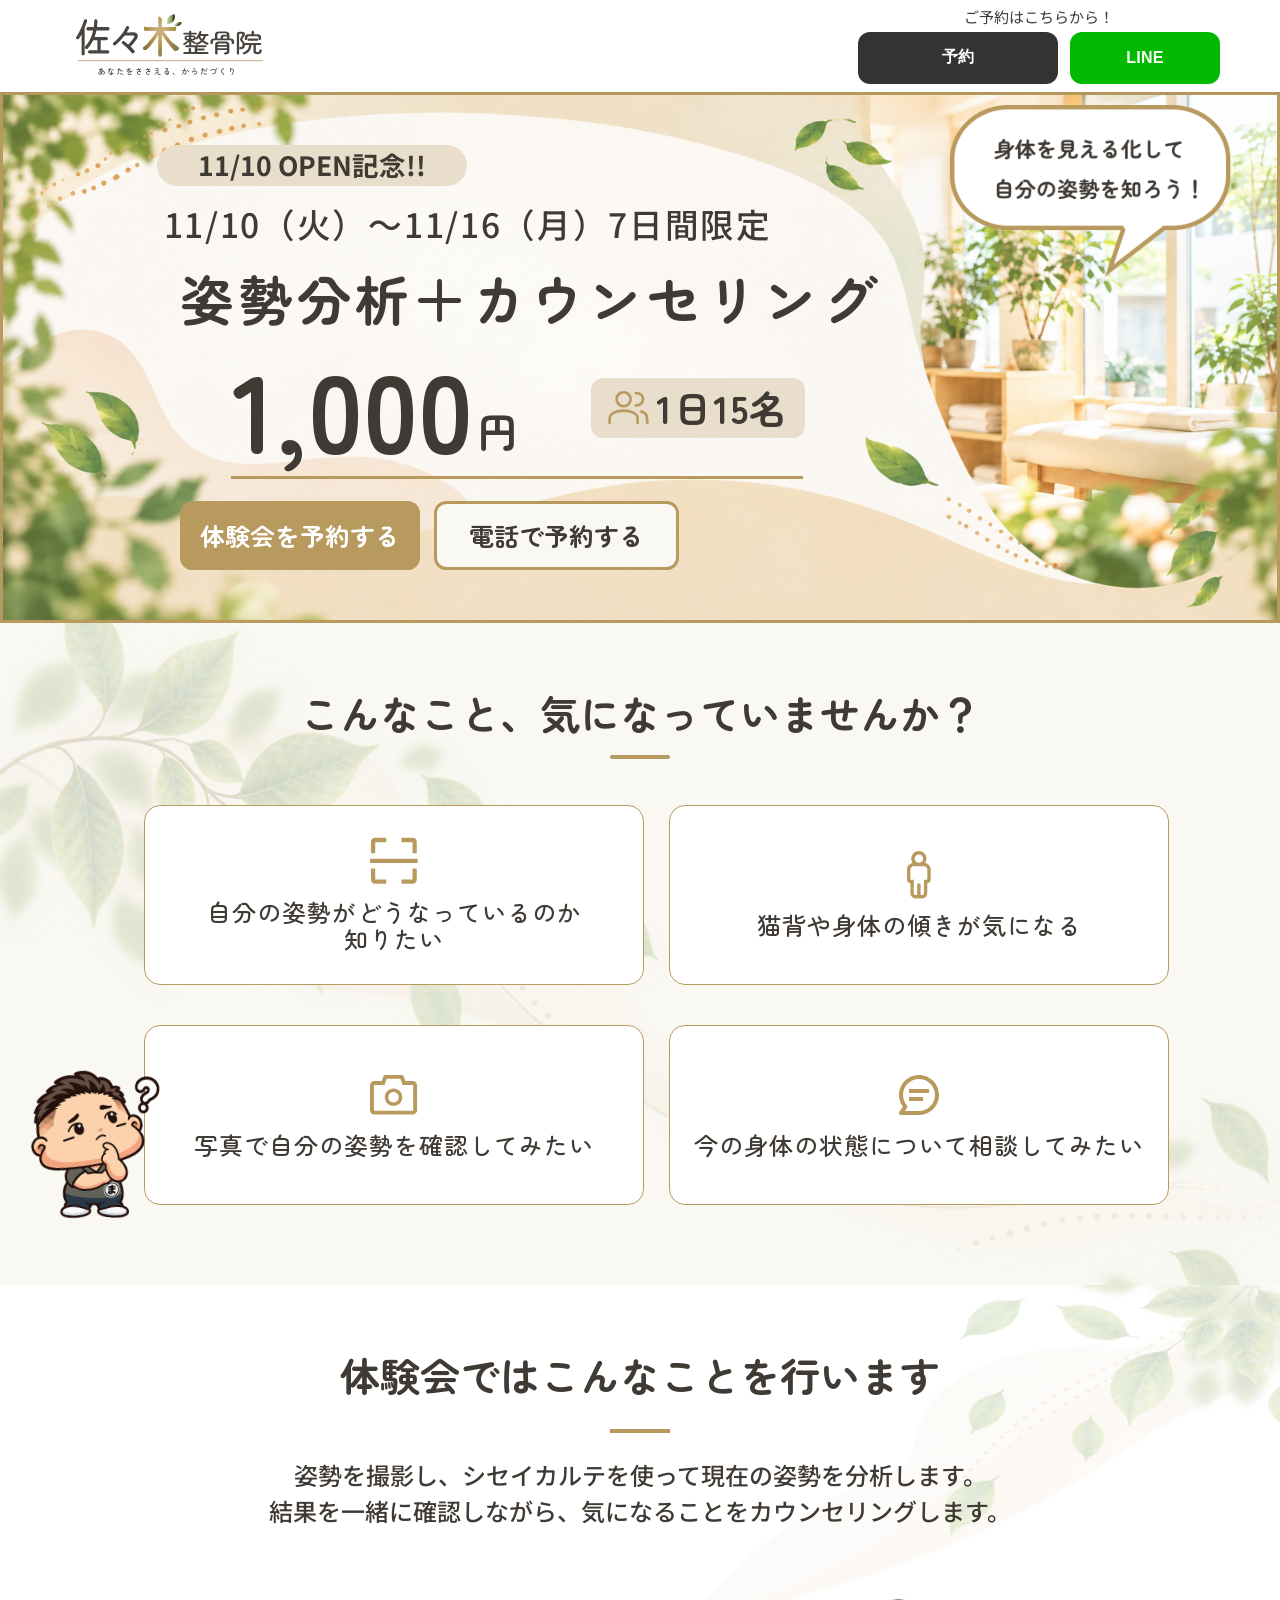
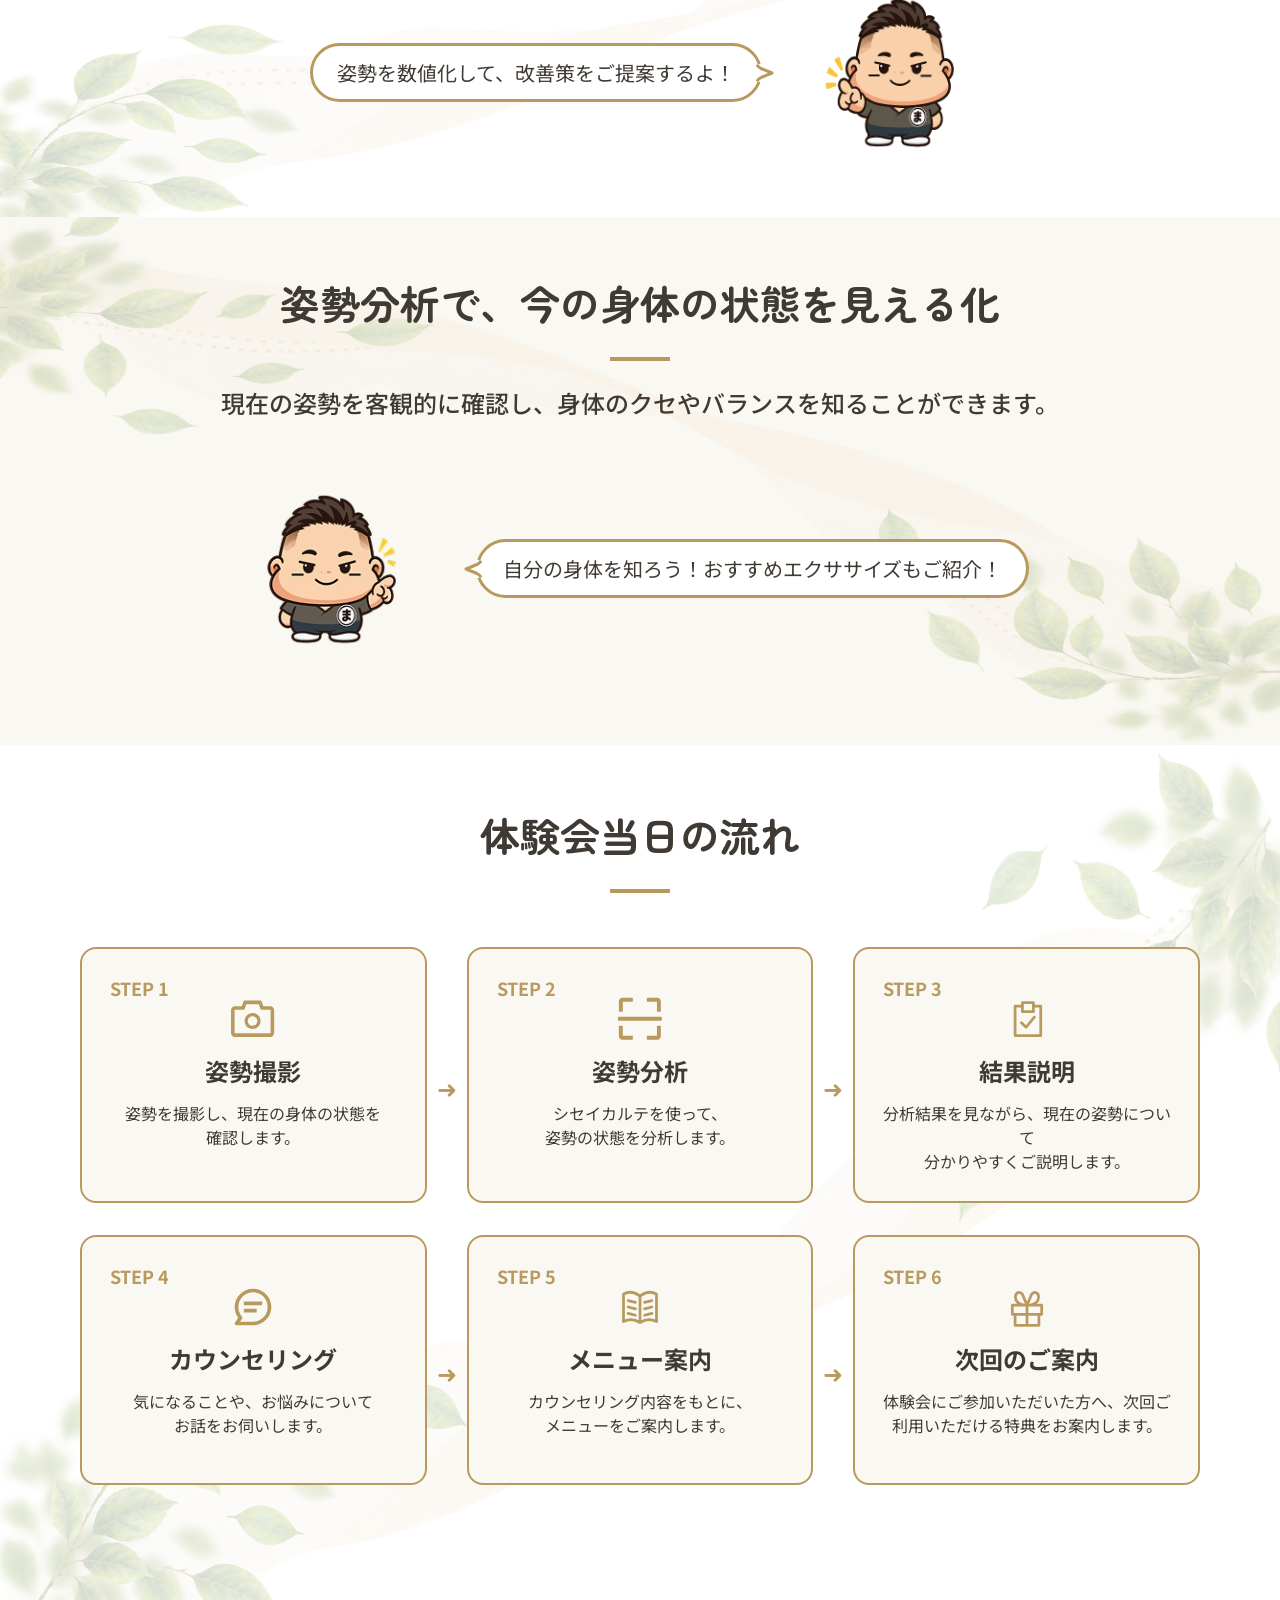
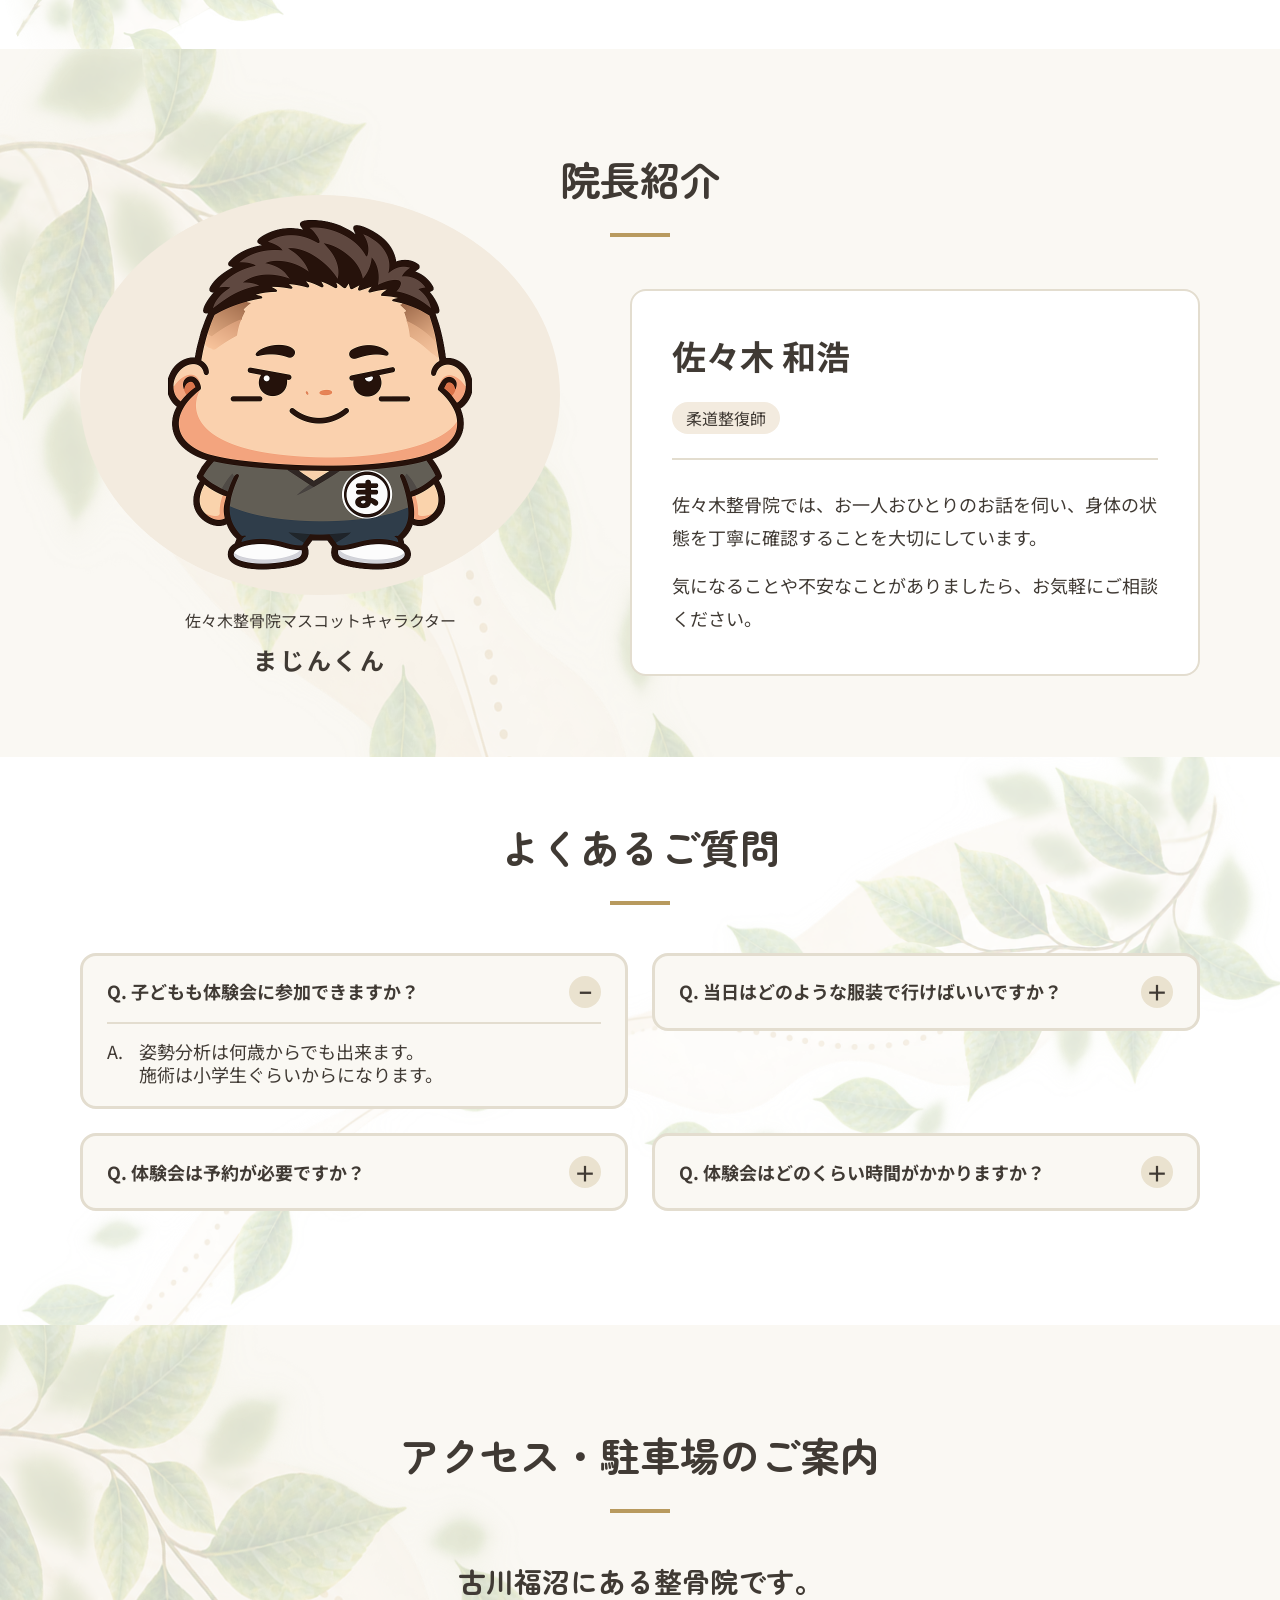
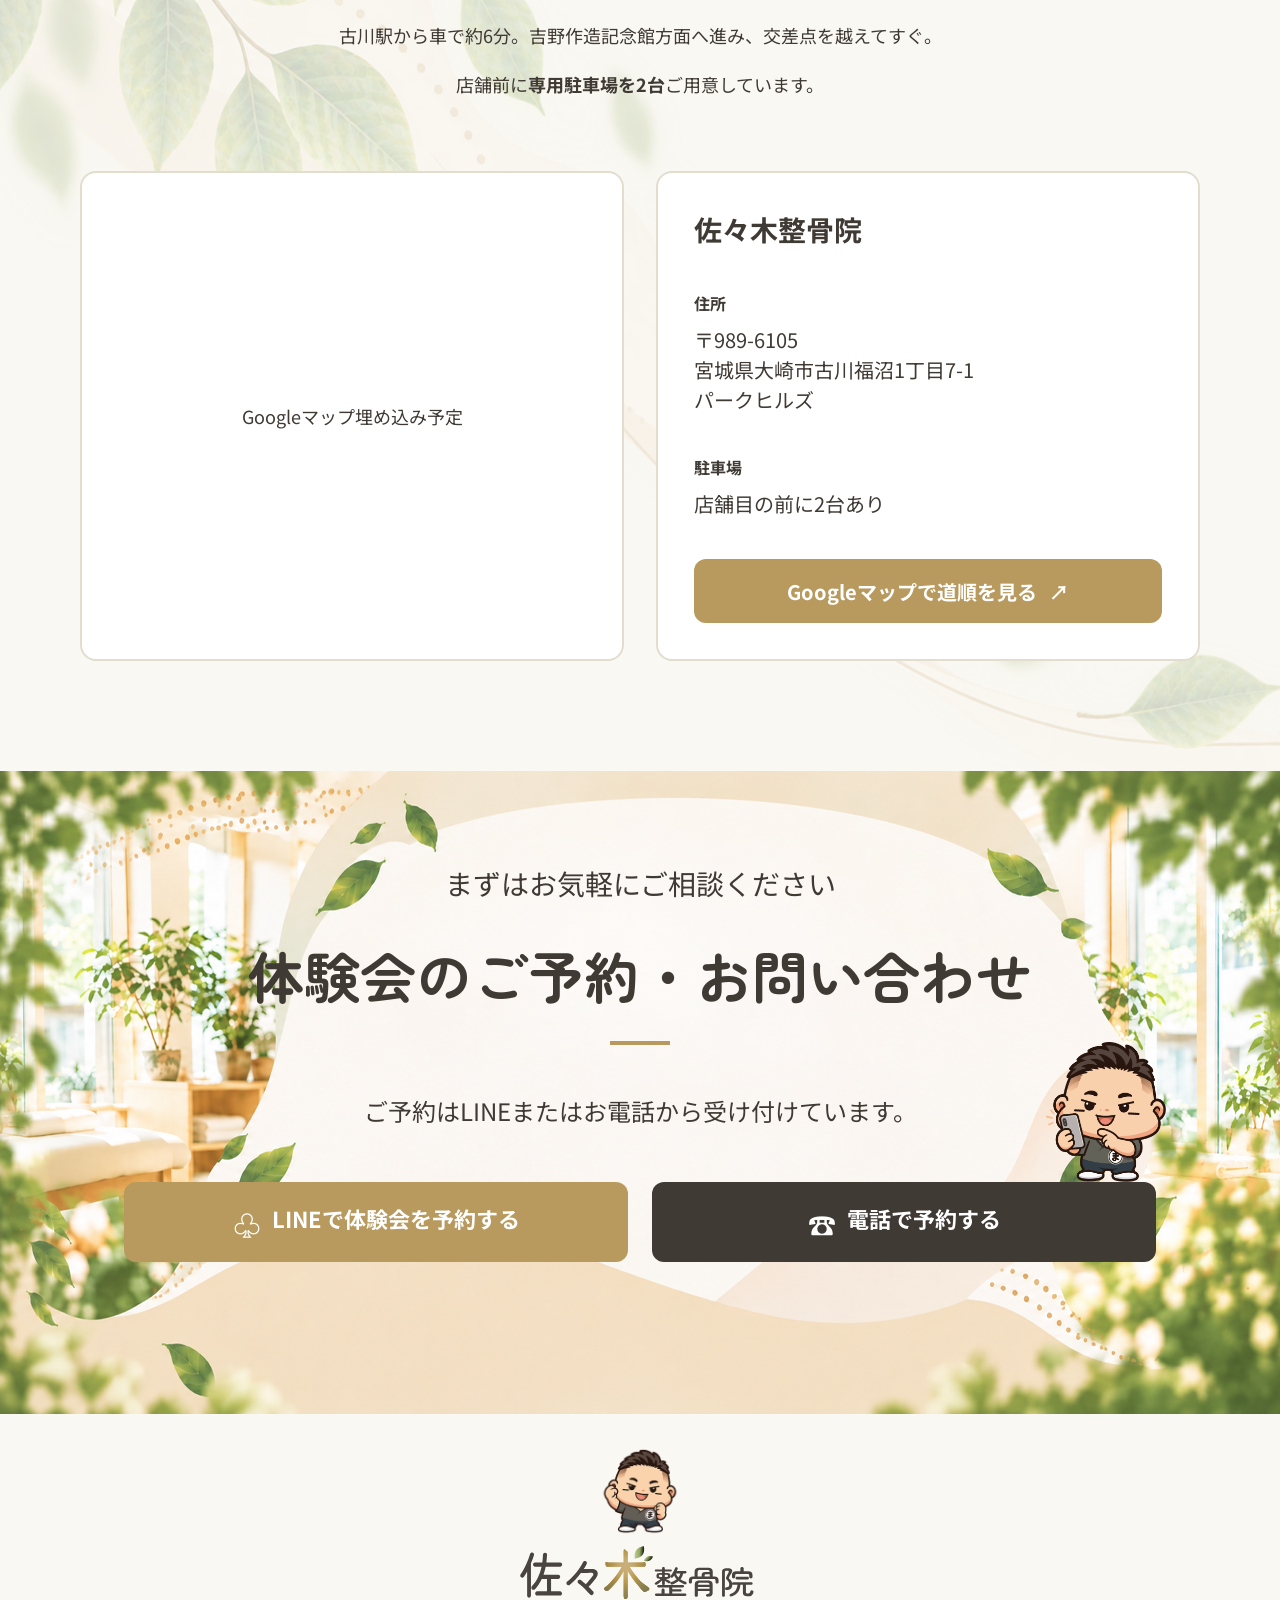
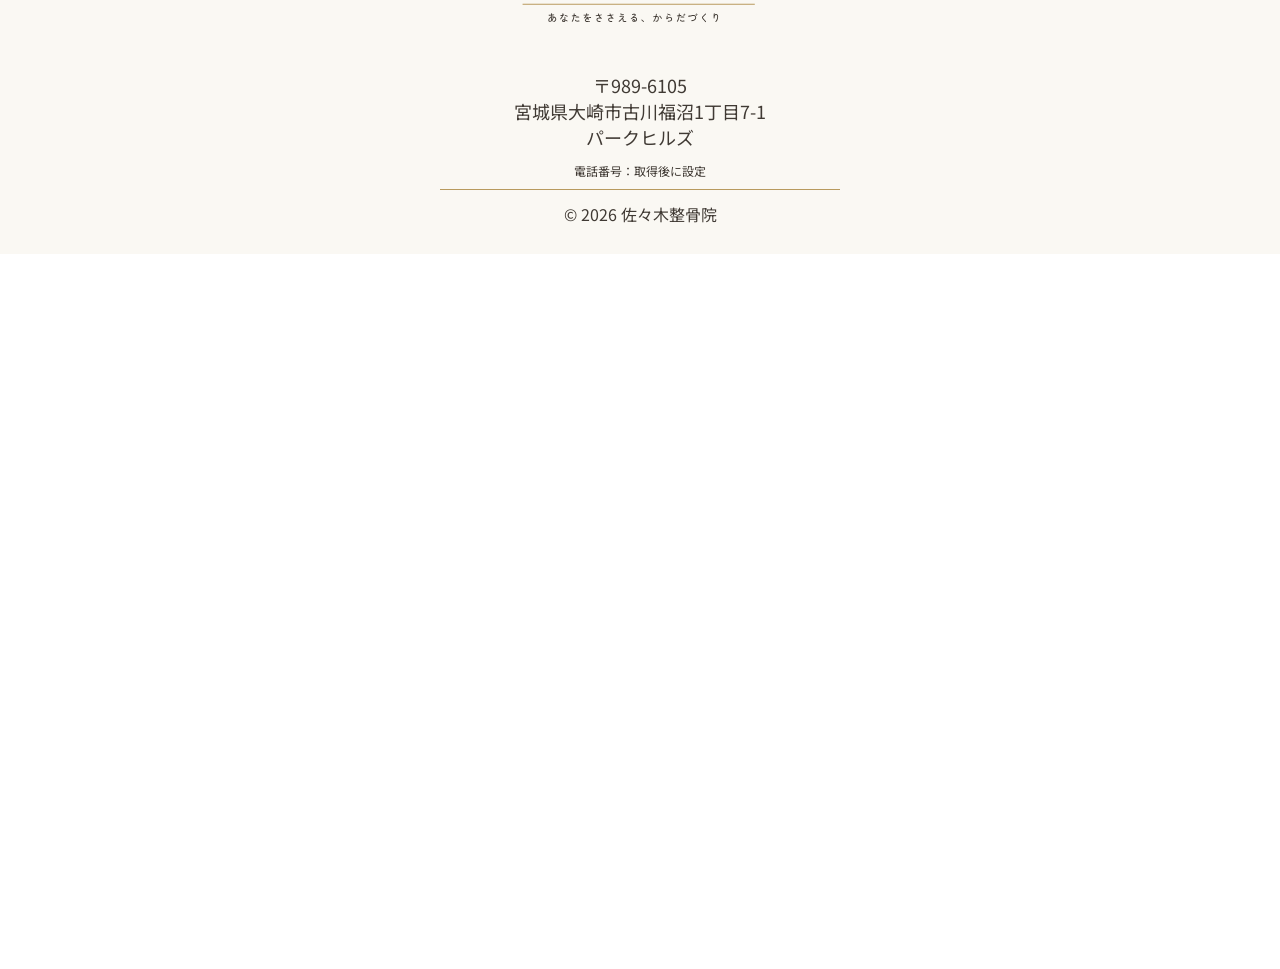
==== index.html @ 48b8de49 "Initial LP preview" ====
<!DOCTYPE html>
<html lang="ja">
<head>
    <meta charset="UTF-8">
    <meta name="viewport" content="width=device-width, initial-scale=1.0">
    <title>体験会のご案内 | 佐々木整骨院</title>
    <link rel="stylesheet" href="css/style.css">
</head>
<body>
  <header class="site-header">
    <div class="container header-inner">
      <a class="header-logo" href="/" aria-label="佐々木整骨院">
        <img src="images/header__logo.svg" alt="佐々木整骨院 ロゴ">
      </a>
      <nav class="header-actions" aria-label="主要メニュー">
        <div class="header-reserve">
          <div class="header-cta-note">ご予約はこちらから！</div>
          <div class="header-ctas">
            <a class="btn btn-reserve" href="#">予約</a>
            <a class="btn btn-line" href="#">LINE</a>
          </div>
        </div>
      </nav>
    </div>
  </header>

  <main>
    <section class="hero" role="region" aria-label="ヒーロー">
      <div class="hero-inner container">
        <div class="hero-content">
          <div class="hero-label">11/10 OPEN記念!!</div>
          <div class="hero-period">11/10（火）〜11/16（月）7日間限定</div>
          <h1 class="hero-title">姿勢分析＋カウンセリング</h1>

          <div class="hero-pricing">
            <div class="price-wrap">
              <div class="price-row"><span class="price-value">1,000</span><span class="price-unit">円</span></div>
            </div>
            <div class="capacity-wrap">
              <span class="capacity-icon" aria-hidden="true"></span>
              <span class="capacity-value">1日15名</span>
            </div>
          </div>

          <div class="hero-ctas">
            <a class="btn btn-primary" href="#">体験会を予約する</a>
            <a class="btn btn-secondary" href="#">電話で予約する</a>
          </div>
        </div>
        <div class="hero-visual" aria-hidden="true">
          <picture class="hero-mascot-picture"><source media="(min-width:1024px)" srcset="images/majinkun_hero.png"><img class="hero-majin" src="images/majin-hero.png" alt="まじんくん"></picture>
          <img class="hero-bubble hero-bubble--sp" src="images/hero-bubble-sp.png" alt="">
          <img class="hero-bubble hero-bubble--pc" src="images/hero-bubble-pc.png" alt="">
        </div>
      </div>
    </section>
    <section class="problem-section" aria-label="こんなこと、気になっていませんか？">
      <div class="problem-inner">
        <img class="problem-deco" src="images/problem_decoration.png" alt="装飾" aria-hidden="true">

        <h2 class="problem-title">こんなこと、<br class="problem-break-sp">気になっていませんか？</h2>
        <div class="problem-title-underline" aria-hidden="true"></div>

        <div class="problem-grid">
          <article class="problem-card">
            <img class="problem-icon" src="images/problem_icon_01.svg" alt="">
            <p>自分の姿勢が<br class="problem-break-sp">どうなっているのか<br class="problem-break-pc"><br class="problem-break-sp">知りたい</p>
          </article>
          <article class="problem-card">
            <img class="problem-icon" src="images/problem_icon_02.svg" alt="">
            <p>猫背や身体の傾きが<br class="problem-break-sp">気になる</p>
          </article>
          <article class="problem-card">
            <img class="problem-icon" src="images/problem_icon_03.svg" alt="">
            <p>写真で自分の姿勢を<br class="problem-break-sp">確認してみたい</p>
          </article>
          <article class="problem-card">
            <img class="problem-icon" src="images/problem_icon_04.svg" alt="">
            <p>今の身体の状態について<br class="problem-break-sp">相談してみたい</p>
          </article>
        </div>

        <img class="problem-majin" src="images/majinkun_problem.png" alt="まじんくん" aria-hidden="true">
      </div>
    </section>

    <!-- Experience and Benefits are shared with SP; later sections remain PC-only. -->
    <div class="lp-pc-rest">
      <section class="lp-experience lp-section" aria-labelledby="experience-title">
        <div class="lp-inner">
          <h2 class="lp-heading" id="experience-title">体験会では<br class="lp-experience-break-sp">こんなことを行います</h2>
          <p class="lp-intro">姿勢を撮影し、シセイカルテを使って<br class="lp-experience-break-sp">現在の姿勢を分析します。<br>結果を一緒に確認しながら、気になることを<br class="lp-experience-break-sp">カウンセリングします。</p>
          <div class="lp-tablets"><picture><source media="(max-width:1023px)" srcset="images/sp/experience__image--01.png"><img src="images/pc/experience__image--01.png" alt="シセイカルテによる正面からの姿勢分析の例"></picture><picture><source media="(max-width:1023px)" srcset="images/sp/experience__image--02.png"><img src="images/pc/experience__image--02.png" alt="シセイカルテによる横からの姿勢分析の例"></picture></div>
          <div class="lp-message"><p>姿勢を数値化して、<br class="lp-experience-break-sp">改善策をご提案するよ！</p><picture><source media="(max-width:1023px)" srcset="images/majinkun_experience.png"><img src="images/majinkun_experience.png" alt="まじんくん"></picture></div>
        </div>
      </section>
      <section class="lp-benefits lp-section" aria-labelledby="benefits-title">
        <div class="lp-inner">
          <h2 class="lp-heading" id="benefits-title">姿勢分析で、<br class="lp-benefits-break-sp">今の身体の状態を見える化</h2>
          <p class="lp-intro">現在の姿勢を客観的に確認し、身体のクセやバランスを知ることができます。</p>
          <div class="lp-tablets"><picture><source media="(max-width:1023px)" srcset="images/sp/benefits__image-frame--01.png"><img src="images/pc/benefits__image-frame--01.png" alt="姿勢分析からわかる身体の状態の例"></picture><picture><source media="(max-width:1023px)" srcset="images/sp/benefits__image--02.png"><img src="images/pc/benefits__image--02.png" alt="おすすめエクササイズの紹介画面"></picture></div>
          <div class="lp-message lp-message-reverse"><p>自分の身体を知ろう！<br class="lp-benefits-break-sp">おすすめエクササイズも<span class="lp-benefits-phrase">ご紹介！</span></p><picture><source media="(max-width:1023px)" srcset="images/majinkun_benefits.png"><img src="images/majinkun_benefits.png" alt="まじんくん"></picture></div>
        </div>
      </section>
      <section class="lp-flow lp-section" aria-labelledby="flow-title">
        <div class="lp-inner"><h2 class="lp-heading" id="flow-title">体験会当日の流れ</h2>
          <ol class="lp-steps">
            <li><span class="lp-step-number">STEP 1</span><img src="images/problem_icon_03.svg" alt=""><h3>姿勢撮影</h3><p>姿勢を撮影し、現在の身体の状態を<br>確認します。</p></li>
            <li><span class="lp-step-number">STEP 2</span><img src="images/problem_icon_01.svg" alt=""><h3>姿勢分析</h3><p>シセイカルテを使って、<br>姿勢の状態を分析します。</p></li>
            <li><span class="lp-step-number">STEP 3</span><svg viewBox="0 0 48 48" aria-hidden="true"><path d="M18 10h-7v32h28V10h-7M19 6h12v10H19zM18 28l5 5 9-11"/></svg><h3>結果説明</h3><p>分析結果を見ながら、現在の姿勢について<br>分かりやすくご説明します。</p></li>
            <li><span class="lp-step-number">STEP 4</span><img class="lp-flow-icon-pc" src="images/problem_icon_04.svg" alt=""><svg class="lp-flow-icon-sp" viewBox="0 0 48 48" aria-hidden="true"><path d="M29 14V9a4 4 0 0 0-4-4H8a4 4 0 0 0-4 4v28l9-9h5M25 21h15a4 4 0 0 1 4 4v19l-9-7H25a4 4 0 0 1-4-4v-8a4 4 0 0 1 4-4z"/></svg><h3>カウンセリング</h3><p>気になることや、お悩みについて<br>お話をお伺いします。</p></li>
            <li><span class="lp-step-number">STEP 5</span><svg viewBox="0 0 48 48" aria-hidden="true"><path d="M24 12Q14 5 6 10v30q9-5 18 1 9-6 18-1V10q-8-5-18 2v29M11 17l8 2m-8 5 8 2m-8 5 8 2m10-14 8-2m-8 9 8-2m-8 9 8-2"/></svg><h3>メニュー案内</h3><p>カウンセリング内容をもとに、<br>メニューをご案内します。</p></li>
            <li><span class="lp-step-number">STEP 6</span><svg viewBox="0 0 48 48" aria-hidden="true"><path d="M8 22h32v10H8zM11 32v12h26V32M24 22v22M24 22c-19 0-13-20-5-12l5 12c19 0 13-20 5-12z"/></svg><h3>次回のご案内</h3><p>体験会にご参加いただいた方へ、次回ご利用いただける特典をお案内します。</p></li>
          </ol>
        </div>
      </section>
      <section class="lp-director lp-section" aria-labelledby="director-title">
        <div class="lp-inner"><h2 class="lp-heading" id="director-title">院長紹介</h2>
          <div class="lp-director-grid"><figure><div class="lp-mascot-circle"><picture><source media="(max-width:1023px)" srcset="images/majinkun_director.png"><img src="images/majinkun_director.png" alt="佐々木整骨院のまじんくん"></picture></div><figcaption>佐々木整骨院マスコットキャラクター<br><strong>まじんくん</strong></figcaption></figure>
            <div class="lp-director-card"><h3>佐々木 和浩</h3><span class="lp-qualification">柔道整復師</span><div class="lp-director-copy"><p>佐々木整骨院では、お一人おひとりのお話を伺い、身体の状態を丁寧に確認することを大切にしています。</p><p>気になることや不安なことがありましたら、お気軽にご相談ください。</p></div></div>
          </div>
        </div>
      </section>
      <section class="lp-faq lp-section" aria-labelledby="faq-title">
        <div class="lp-inner"><h2 class="lp-heading" id="faq-title">よくあるご質問</h2>
          <div class="lp-faq-grid">
            <article class="lp-faq-item lp-faq-open"><h3><button class="lp-faq-toggle" type="button" id="faq-question-1" aria-expanded="true" aria-controls="faq-answer-1">Q. 子どもも体験会に参加できますか？<span aria-hidden="true">−</span></button></h3><p id="faq-answer-1" aria-labelledby="faq-question-1"><span>A.</span>姿勢分析は何歳からでも出来ます。<br>施術は小学生ぐらいからになります。</p></article>
            <article class="lp-faq-item"><h3><button class="lp-faq-toggle" type="button" id="faq-question-2" aria-expanded="false" aria-controls="faq-answer-2">Q. 当日はどのような服装で行けばいいですか？<span aria-hidden="true">＋</span></button></h3><p id="faq-answer-2" aria-labelledby="faq-question-2" hidden><span>A.</span>動きやすい服装でお越しください。お着替えもご用意しています。</p></article>
            <article class="lp-faq-item"><h3><button class="lp-faq-toggle" type="button" id="faq-question-3" aria-expanded="false" aria-controls="faq-answer-3">Q. 体験会は予約が必要ですか？<span aria-hidden="true">＋</span></button></h3><p id="faq-answer-3" aria-labelledby="faq-question-3" hidden><span>A.</span>体験会は予約制です。電話またはLINEからご予約ください。</p></article>
            <article class="lp-faq-item"><h3><button class="lp-faq-toggle" type="button" id="faq-question-4" aria-expanded="false" aria-controls="faq-answer-4">Q. 体験会はどのくらい時間がかかりますか？<span aria-hidden="true">＋</span></button></h3><p id="faq-answer-4" aria-labelledby="faq-question-4" hidden><span>A.</span>約20分を予定しています。</p></article>
          </div>
        </div>
      </section>
      <section class="lp-access lp-section" aria-labelledby="access-title">
        <div class="lp-inner"><h2 class="lp-heading" id="access-title">アクセス・駐車場のご案内</h2>
          <div class="lp-access-intro"><h3>古川福沼にある整骨院です。</h3><p>古川駅から車で約6分。吉野作造記念館方面へ進み、交差点を越えてすぐ。</p><p>店舗前に<strong>専用駐車場を2台</strong>ご用意しています。</p></div>
          <div class="lp-access-grid"><div class="lp-map-placeholder">Googleマップ埋め込み予定</div><div class="lp-access-card"><h3>佐々木整骨院</h3><dl><dt>住所</dt><dd>〒989-6105<br>宮城県大崎市古川福沼1丁目7-1<br>パークヒルズ</dd><dt>駐車場</dt><dd><span class="lp-access-parking-pc">店舗目の前に2台あり</span><span class="lp-access-parking-sp">店舗前の専用駐車場2台あり</span></dd></dl><a class="lp-map-link" href="https://www.google.com/maps/dir/?api=1&amp;destination=%E3%80%92989-6105%20%E5%AE%AE%E5%9F%8E%E7%9C%8C%E5%A4%A7%E5%B4%8E%E5%B8%82%E5%8F%A4%E5%B7%9D%E7%A6%8F%E6%B2%BC1%E4%B8%81%E7%9B%AE7-1%20%E3%83%91%E3%83%BC%E3%82%AF%E3%83%92%E3%83%AB%E3%82%BA" target="_blank" rel="noopener noreferrer">Googleマップで道順を見る <span aria-hidden="true">↗</span></a></div></div>
        </div>
      </section>
      <section class="lp-contact" aria-labelledby="contact-title"><div class="lp-inner"><p class="lp-contact-lead">まずはお気軽にご相談ください</p><h2 class="lp-heading" id="contact-title">体験会のご予約・<br class="lp-contact-break-sp">お問い合わせ</h2><p class="lp-contact-note">ご予約はLINEまたはお電話から<br class="lp-contact-break-sp">受け付けています。</p><div class="lp-contact-actions"><!-- Enable after the official LINE URL and telephone number are supplied. --><button type="button" disabled><span aria-hidden="true"><span class="lp-contact-icon-pc">♧</span><svg class="lp-contact-icon-sp" viewBox="0 0 32 32"><path d="M27 15a12 12 0 0 1-16 12l-7 2 2-7A12 12 0 1 1 27 15z"/></svg></span> LINEで体験会を予約する</button><button type="button" disabled><span aria-hidden="true"><span class="lp-contact-icon-pc">☎</span><svg class="lp-contact-icon-sp" viewBox="0 0 32 32"><path d="m7 3 5 7-4 4c3 5 5 7 10 10l4-4 7 5-2 5C14 30 2 18 2 6z"/></svg></span> 電話で予約する</button><picture><source media="(max-width:1023px)" srcset="images/majinkun_cta.png"><img src="images/majinkun_cta.png" alt="" aria-hidden="true"></picture></div></div></section>
      <footer class="lp-footer"><picture><source media="(max-width:1023px)" srcset="images/majinkun_footer.png"><img class="lp-footer-mascot" src="images/majinkun_footer.png" alt="まじんくん"></picture><img class="lp-footer-logo" src="images/header__logo.svg" alt="佐々木整骨院 あなたをささえる、からだづくり"><p>〒989-6105<br>宮城県大崎市古川福沼1丁目7-1<br>パークヒルズ</p><small>電話番号：取得後に設定</small><div class="lp-copyright">© 2026 佐々木整骨院</div></footer>
    </div>
  </main>

  <script src="js/main.js" defer></script>
</body>
</html>
---- css/style.css ----
@import url('https://fonts.googleapis.com/css2?family=Noto+Sans+JP:wght@400;500;700&family=Zen+Maru+Gothic:wght@500;700&display=swap');
/* Basic reset */
*{box-sizing:border-box}
html,body{margin:0;padding:0;font-family:YuGothic, "Hiragino Kaku Gothic ProN", Meiryo, sans-serif;color:#111}
.container{width:100%;max-width:1440px;margin:0 auto;padding:0 16px}

/* Header */
.site-header{background:#fff;border-bottom:1px solid #eee;position:sticky;top:0;z-index:60}
.header-inner{display:flex;align-items:center;justify-content:space-between;height:72px}
.header-logo{display:inline-block}
.header-logo img{display:block;max-width:335px;width:auto;height:44px}
.header-reserve{display:flex;flex-direction:column;align-items:center}
.header-cta-note{font-family:"Noto Sans JP",sans-serif;font-size:12px;color:#403A34;margin-bottom:8px;text-align:center}
.header-ctas{display:flex;gap:10px;align-items:center}
.header-actions{display:flex;gap:10px}
.btn{display:inline-flex;align-items:center;justify-content:center;padding:0 18px;height:42px;border-radius:999px;text-decoration:none;color:#fff;font-weight:700;letter-spacing:0.02em;transition:opacity .2s ease}
.btn:hover{opacity:.92}
.btn-line{background:#00b900;color:#fff}
.btn-reserve{background:#333;color:#fff}

@media (min-width:1024px){
    .site-header{height:92px;border-bottom:none;box-shadow:0 2px 0 rgba(64,58,52,0.05)}
	.header-inner{height:92px;padding:0 60px;max-width:1440px}
	.header-logo{display:inline-block}
	.header-logo img{height:80px;max-width:335px}
	.header-reserve{align-items:center}
	.header-cta-note{font-size:15px;margin-bottom:8px;line-height:1;text-align:center}
	.header-ctas{gap:12px}
	.header-actions{gap:14px}
	.btn{height:52px;padding:0 24px;font-size:18px;border-radius:12px}
	.header-ctas .btn{height:52px;padding:0 22px;border-radius:12px;font-size:16px}
	/* Figma-alike button sizing */
	.btn-reserve{width:200px;height:56px;background:#333;color:#fff;border-radius:14px;font-size:18px;display:inline-flex;align-items:center;justify-content:center}
	.btn-line{width:150px;height:56px;background:#00b900;color:#fff;border-radius:14px;display:inline-flex;align-items:center;justify-content:center}
}

/* Hero */
.hero{background-image:url('../images/hero-bg-sp.png');background-size:cover;background-position:center;padding:28px 0}
.hero{position:relative}
.hero-inner{display:flex;flex-direction:column;align-items:flex-start;gap:16px;position:relative}
.hero-content{max-width:560px;z-index:3}
.hero-label{display:inline-block;background:#fff6d6;color:#e29a00;font-family:"Noto Sans JP",sans-serif;font-size:14px;font-weight:700;line-height:1;letter-spacing:0;padding:10px 16px;border-radius:999px;margin-bottom:10px}
.hero-period{font-family:"Noto Sans JP",sans-serif;font-size:18px;font-weight:500;line-height:1;letter-spacing:0.05em;color:#403A34;margin-bottom:14px}
.hero-title{font-family:"Zen Maru Gothic","Noto Sans JP",sans-serif;font-size:24px;font-weight:700;line-height:1.2;letter-spacing:0.08em;color:#403A34;margin:0 0 12px}
.hero-pricing{display:flex;align-items:flex-end;gap:18px;margin:0 0 18px}
.price-wrap{display:flex;flex-direction:column;gap:6px}
.price-row{display:flex;align-items:flex-end;gap:2px}
.price-value{font-family:"Zen Maru Gothic","Noto Sans JP",sans-serif;font-size:52px;line-height:1;font-weight:700;letter-spacing:0;color:#403A34}
.price-unit{font-family:"Zen Maru Gothic","Noto Sans JP",sans-serif;font-size:22px;line-height:1;font-weight:700;letter-spacing:0;color:#403A34;margin-bottom:8px}
.capacity-wrap{display:flex;align-items:center;gap:8px;padding:8px 14px;border-radius:12px;background:#F3E5C7}
.capacity-icon{width:18px;height:18px;border-radius:50%;background:#CFAE72;display:inline-block;position:relative}
.capacity-icon::before{content:"";position:absolute;left:50%;top:50%;transform:translate(-50%,-50%);width:10px;height:10px;border-radius:50%;background:#fff}
.capacity-value{font-family:"Zen Maru Gothic","Noto Sans JP",sans-serif;font-size:18px;font-weight:700;line-height:1;letter-spacing:0.12em;color:#403A34}
.hero-ctas{display:flex;gap:12px}
.btn-primary,.btn-secondary{display:inline-flex;align-items:center;justify-content:center;min-height:52px;padding:0 22px;border-radius:12px;font-family:"Zen Maru Gothic","Noto Sans JP",sans-serif;font-weight:700;text-decoration:none;white-space:nowrap}
.btn-primary{background:#ff7f00;color:#fff;font-size:28px;letter-spacing:0}
.btn-secondary{background:#fff;color:#0d2b45;border:1px solid rgba(13,43,69,0.2);font-size:28px;font-weight:500;letter-spacing:0}

/* PC Hero: dimensions follow the 1440 x 597 reference canvas. */
.hero-mascot-picture{display:contents}
.hero-mascot-picture source{display:none}
@media (min-width:1024px){
  .hero{background-image:url('../images/pc/hero__background_pc.png');height:clamp(424.5px,41.4583vw,597px);padding:0;border:3px solid #B89A5E}
  .hero-inner{container-type:inline-size;display:block;max-width:1440px;height:100%;padding:0}
  .hero-content{position:absolute;left:12.1%;top:9.6%;width:62%;max-width:none;padding:0}
  .hero .hero-label{display:block;width:24.3cqw;padding:.56cqw 1.39cqw;margin:0 0 1.67cqw;background:#E8DECB;color:#403A34;text-align:center;font-size:2.083cqw;line-height:1}
  .hero .hero-period{font-size:2.639cqw;line-height:1;letter-spacing:.05em;margin:0 0 2.36cqw;white-space:nowrap;border-left:3px solid transparent;padding-left:.28cqw}
  .hero .hero-title{font-size:4.236cqw;letter-spacing:.08em;line-height:1;margin:0 0 2.22cqw 1.8cqw;white-space:nowrap}
  .hero .hero-pricing{display:flex;align-items:center;gap:5.7cqw;position:relative;width:44.86cqw;margin:0 0 0 5.83cqw;padding-bottom:1.11cqw;border-bottom:3px solid #B89A5E;flex-wrap:nowrap}
  .hero .price-row{align-items:flex-end;gap:.28cqw;white-space:nowrap}
  .hero .price-value{font-size:8.542cqw;letter-spacing:0;line-height:1}
  .hero .price-unit{font-size:3.194cqw;margin-bottom:.83cqw;white-space:nowrap}
  .hero .capacity-wrap{padding:.7cqw 1.25cqw;border-radius:.97cqw;gap:.56cqw;flex-shrink:0;white-space:nowrap;background:#E8DECB}
  .hero .capacity-icon{width:3.33cqw;height:3.33cqw;flex-shrink:0;border-radius:0;background:transparent url("data:image/svg+xml,%3Csvg xmlns='http://www.w3.org/2000/svg' viewBox='0 0 48 48' fill='none' stroke='%23B89A5E' stroke-width='3' stroke-linecap='round'%3E%3Ccircle cx='19' cy='14' r='8'/%3E%3Cpath d='M3 41v-5c0-12 32-12 32 0v5M33 7c11 0 11 14 0 14M39 28c6 1 7 5 7 13'/%3E%3C/svg%3E") center/contain no-repeat}
  .hero .capacity-icon::before{content:none}
  .hero .capacity-value{font-size:2.986cqw;letter-spacing:.04em;line-height:1}
  .hero .hero-ctas{position:relative;width:39.17cqw;height:auto;gap:1.11cqw;margin:1.67cqw 0 0 1.8cqw;flex-wrap:nowrap}
  .hero .hero-ctas .btn{flex:1;min-width:0;height:5.42cqw;min-height:0;padding:0 .83cqw;border-radius:.97cqw;font-size:1.944cqw;line-height:1;font-weight:700}
  .hero .btn-primary{background:#B89A5E;color:#fff}
  .hero .btn-secondary{background:#FAF8F3;color:#403A34;border:3px solid #B89A5E}
  .hero-visual{position:absolute;inset:0;z-index:2;pointer-events:none}
  .hero-majin{position:absolute;right:0;bottom:2.5%;width:41.67cqw;height:auto}
  .hero-bubble--sp{display:none}
  .hero-bubble--pc{position:absolute;right:2.8%;top:2%;width:22.85cqw;height:auto;display:block}
}
/* 03_Problem セクション（PCのみ） */
@media (min-width:1024px){
	.problem-section{background:#FAF8F3 url('../images/pc/problem__decoration-image.png') center / 100% 100% no-repeat;padding:60px 0 80px;overflow:hidden}
	.problem-inner{max-width:1280px;margin:0 auto;position:relative}
	.problem-title{font-family:"Zen Maru Gothic","Noto Sans JP",sans-serif;font-weight:700;font-size:40px;line-height:150%;color:#403A34;text-align:center;margin:0}
	.problem-title-underline{width:60px;height:4px;background:#B89A5E;margin:12px auto 0;border-radius:2px}

	/* グリッド位置は 1280px コンテナ基準、左列 start=144px で列幅 500px、列間25px */
	.problem-grid{padding-left:144px;margin-top:46px;display:grid;grid-template-columns:500px 500px;column-gap:25px;row-gap:40px}
	.problem-card{width:500px;height:180px;background:#fff;border:1px solid #B89A5E;border-radius:16px;padding:24px;display:flex;flex-direction:column;gap:14px;align-items:center;justify-content:center;text-align:center}
	.problem-card p{font-family:"Zen Maru Gothic","Noto Sans JP",sans-serif;font-weight:500;font-size:24px;letter-spacing:1px;color:#403A34;margin:0}
	.problem-card:nth-of-type(1) p{line-height:26.4px}
	.problem-card:nth-of-type(n+2) p{line-height:24.4px}


}

/* Problem section images and icon sizing (PC only) */
@media (min-width:1024px){
	.problem-deco{display:none}
	.problem-inner{position:relative;z-index:2}
	.problem-majin{position:absolute;top:374px;left:8px;width:174.5px;height:174.5px;transform:rotate(5.61deg);z-index:3;pointer-events:none}
	.problem-card{position:relative;z-index:2}
	.problem-icon{display:block;width:48px;height:48px;margin:0;flex-shrink:0}
	.problem-card p{margin:0;text-align:center;max-width:100%}
}

/* Accessibility helpers */
.sr-only{position:absolute;width:1px;height:1px;padding:0;margin:-1px;overflow:hidden;clip:rect(0,0,0,0);white-space:nowrap;border:0}

/* small screens tweaks */
@media (max-width:420px){
	.logo{font-size:16px}
	.hero-title{font-size:20px}
}

/* SP hero: reserve the illustration above the stacked reservation buttons. */
@media (max-width:480px){
	.hero-content{width:100%;min-width:0}
	.hero-ctas{flex-direction:column;width:100%;gap:12px;margin-top:224px}
	.hero-ctas .btn{width:100%;min-width:0;padding:0 12px;font-size:18px;line-height:1.4}
	.hero-visual{position:absolute;left:16px;right:16px;bottom:140px;height:200px;pointer-events:none}
	.hero-majin{position:absolute;width:182px;max-width:52%;height:auto;right:16px;bottom:0}
	.hero-bubble--sp{position:absolute;width:190px;max-width:52%;height:auto;left:0;top:20px}
	.hero-bubble--pc{display:none}
}

.problem-break-sp{display:none}
/* SP Problem: the desktop decoration must not occupy document flow. */
@media (max-width:1023px){
	.problem-section{position:relative;background:#FAF8F3 url('../images/sp/problem__leaf-image--bottom-right.png') right bottom / 170px auto no-repeat;padding:60px 20px 20px;color:#403A34;font-family:"Zen Maru Gothic","Noto Sans JP",sans-serif}
	.problem-inner{position:relative;isolation:isolate;max-width:430px;margin:0 auto}
	.problem-deco{display:none}
	.problem-section::before{content:"";position:absolute;inset:0;background:url('../images/sp/problem__leaf-image--top-left.png') left top / min(100%,390px) auto no-repeat;pointer-events:none}
	.problem-title{max-width:300px;margin:0 auto;text-align:center;font-size:24px;font-weight:700;line-height:1.5}
	.problem-title-underline{width:32px;height:3px;margin:12px auto 0;background:#B89A5E}
	.problem-grid{display:grid;grid-template-columns:repeat(2,minmax(0,1fr));grid-auto-rows:1fr;gap:12px;margin-top:28px}
	.problem-card{min-width:0;display:flex;flex-direction:column;align-items:center;justify-content:center;gap:12px;padding:18px 8px;border:1px solid #B89A5E;border-radius:10px;background:#fff;text-align:center}
	.problem-icon{display:block;width:28px;height:28px;flex-shrink:0}
	.problem-card p{max-width:100%;margin:0;font-size:14px;font-weight:500;line-height:1.5;overflow-wrap:anywhere}
	.problem-break-pc{display:none}
	.problem-break-sp{display:inline}
	.problem-majin{display:block;width:100px;max-width:100%;height:auto;margin:20px auto 0}
}

.lp-pc-rest{display:none}
/* Shared analysis sections; picture wrappers preserve the PC flex items. */
:is(.lp-experience,.lp-benefits,.lp-director,.lp-contact,.lp-footer) picture{display:contents}
:is(.lp-experience,.lp-benefits,.lp-director,.lp-contact,.lp-footer) source{display:none}
:is(.lp-experience-break-sp,.lp-benefits-break-sp){display:none}
@media (max-width:1023px){
  .lp-pc-rest{display:block}
  .lp-pc-rest > :not(.lp-experience):not(.lp-benefits):not(.lp-flow):not(.lp-director):not(.lp-faq):not(.lp-access):not(.lp-contact):not(.lp-footer){display:none}
  .lp-experience{padding:60px 20px 56px;background-color:#fff;background-image:url('../images/sp/experience__decoration-image--top-right.png'),url('../images/sp/experience__decoration--bottom-left.png');background-position:right top,left bottom;background-size:140px auto,140px auto;background-repeat:no-repeat;color:#403A34;font-family:"Zen Maru Gothic","Noto Sans JP",sans-serif}
  :is(.lp-experience,.lp-benefits,.lp-flow,.lp-director,.lp-faq,.lp-access,.lp-contact) .lp-inner{max-width:430px;margin:0 auto}
  :is(.lp-experience,.lp-benefits,.lp-flow,.lp-director,.lp-faq,.lp-access,.lp-contact) .lp-heading{margin:0;text-align:center;font-size:24px;font-weight:700;line-height:1.5}
  :is(.lp-experience,.lp-benefits,.lp-flow,.lp-director,.lp-faq,.lp-access) .lp-heading::after{content:"";display:block;width:32px;height:3px;margin:20px auto 0;background:#B89A5E}
  :is(.lp-experience-break-sp,.lp-benefits-break-sp){display:inline}
  :is(.lp-experience,.lp-benefits) .lp-intro{margin:20px 0 0;text-align:center;font-size:14px;font-weight:500;line-height:1.7;overflow-wrap:anywhere}
  :is(.lp-experience,.lp-benefits) .lp-tablets{display:grid;gap:20px;margin-top:28px}
  :is(.lp-experience,.lp-benefits) .lp-tablets picture{display:block;min-width:0}
  :is(.lp-experience,.lp-benefits) .lp-tablets img{display:block;width:100%;height:auto}
  :is(.lp-experience,.lp-benefits) .lp-message{display:flex;align-items:center;gap:24px;margin-top:28px}
  :is(.lp-experience,.lp-benefits) .lp-message p{position:relative;flex:1;min-width:0;margin:0;padding:16px 10px;border:2px solid #B89A5E;border-radius:16px;background:#fff;text-align:center;font-size:clamp(12px,3.5vw,14px);font-weight:500;line-height:1.7}
  :is(.lp-experience,.lp-benefits) .lp-message p::after{content:"";position:absolute;right:-9px;top:50%;width:14px;height:14px;border-top:2px solid #B89A5E;border-right:2px solid #B89A5E;background:#fff;transform:translateY(-50%) rotate(45deg)}
  :is(.lp-experience,.lp-benefits) .lp-message img{display:block;width:76px;max-width:24vw;height:auto;flex-shrink:0}
}
@media (max-width:1023px){
  .lp-benefits{padding:60px 20px 56px;background-color:#FAF8F3;background-image:url('../images/sp/benefits__decoration--top-right.png'),url('../images/sp/benefits__decoration-image--bottom-left.png');background-position:right top,left bottom;background-size:140px auto,140px auto;background-repeat:no-repeat;color:#403A34;font-family:"Zen Maru Gothic","Noto Sans JP",sans-serif}
  .lp-benefits .lp-heading{font-size:clamp(20px,6.15vw,24px)}
  .lp-benefits .lp-message .lp-benefits-phrase{white-space:nowrap}
  .lp-benefits .lp-message-reverse{flex-direction:row-reverse}
  .lp-benefits .lp-message p::after{right:auto;left:-9px;transform:translateY(-50%) rotate(225deg)}
}
.lp-flow .lp-steps .lp-flow-icon-sp{display:none}
/* SP Flow: one column, with content-driven card heights. */
@media (max-width:1023px){
  .lp-flow{padding:60px 20px 64px;background-color:#fff;background-image:url('../images/sp/flow__decoration--top.png'),url('../images/sp/flow__decoration--bottom.png');background-position:right top,left bottom;background-size:100% auto,100% auto;background-repeat:no-repeat;color:#403A34;font-family:"Zen Maru Gothic","Noto Sans JP",sans-serif}
  .lp-flow .lp-steps{display:grid;gap:36px;list-style:none;margin:28px 0 0;padding:0}
  .lp-flow .lp-steps li{position:relative;display:grid;grid-template-columns:60px minmax(0,1fr);column-gap:24px;row-gap:6px;align-items:center;padding:20px;border:1px solid #B89A5E;border-radius:10px;background:#fff}
  .lp-flow .lp-steps li::before{content:"";position:absolute;left:92px;top:20px;bottom:20px;width:1px;background:#E3DDCF}
  .lp-flow .lp-steps li:not(:last-child)::after{content:"";position:absolute;left:50%;bottom:-28px;transform:translateX(-50%);width:20px;height:20px;background:#B89A5E;clip-path:polygon(42% 0,58% 0,58% 70%,86% 42%,100% 56%,50% 100%,0 56%,14% 42%,42% 70%)}
  .lp-flow .lp-step-number{grid-column:1;grid-row:1;align-self:end;text-align:center;color:#B89A5E;font-family:"Noto Sans JP",sans-serif;font-size:12px;font-weight:700}
  .lp-flow .lp-steps img,.lp-flow .lp-steps svg{grid-column:1;grid-row:2;align-self:start;display:block;width:40px;height:40px;margin:0 auto}
  .lp-flow .lp-steps .lp-flow-icon-pc{display:none}
  .lp-flow .lp-steps .lp-flow-icon-sp{display:block}
  .lp-flow .lp-steps svg{fill:none;stroke:#B89A5E;stroke-width:3;stroke-linecap:round;stroke-linejoin:round}
  .lp-flow .lp-steps h3{grid-column:2;grid-row:1;margin:0;font-size:18px;font-weight:700;line-height:1.5}
  .lp-flow .lp-steps p{grid-column:2;grid-row:2;min-width:0;margin:0;font-size:14px;font-weight:500;line-height:1.5;overflow-wrap:anywhere}
  .lp-flow .lp-steps p br{display:none}
}
/* SP Director: shared content, stacked figure and introduction. */
@media (max-width:1023px){
  .lp-director{padding:60px 20px 64px;background-color:#FAF8F3;background-image:url('../images/sp/director__decoration--top.png'),url('../images/sp/director__decoration--bottom.png');background-position:right top,left bottom;background-size:150px auto,180px auto;background-repeat:no-repeat;color:#403A34;font-family:"Zen Maru Gothic","Noto Sans JP",sans-serif}
  :is(.lp-director,.lp-faq,.lp-access) .lp-heading::after{width:40px}
  .lp-director .lp-director-grid{display:grid;gap:32px;margin-top:32px}
  .lp-director figure{margin:0;text-align:center}
  .lp-director .lp-mascot-circle{display:flex;align-items:center;justify-content:center;width:240px;max-width:100%;aspect-ratio:1;margin:0 auto;border-radius:50%;background:#F3EBDF}
  .lp-director .lp-mascot-circle img{display:block;width:190px;max-width:80%;height:auto}
  .lp-director figcaption{margin-top:12px;font-size:12px;font-weight:500;line-height:1.7}
  .lp-director figcaption strong{display:inline-block;margin-top:4px;font-size:18px;font-weight:700;letter-spacing:.08em}
  .lp-director .lp-director-card{min-width:0;padding:20px;border:1px solid #B89A5E;border-radius:12px;background:#fff}
  .lp-director .lp-director-card h3{margin:0 0 12px;font-size:24px;font-weight:700;line-height:1.5}
  .lp-director .lp-qualification{display:inline-block;padding:6px 12px;border-radius:24px;background:#F3EBDF;font-size:12px;line-height:1.5}
  .lp-director .lp-director-copy{border-top:1px solid #E3DDCF;margin-top:16px;padding-top:16px;font-size:14px;font-weight:500;line-height:1.8;overflow-wrap:anywhere}
  .lp-director .lp-director-copy p{margin:0}
  .lp-director .lp-director-copy p + p{margin-top:20px}
}
/* FAQ controls retain the existing question styling at each breakpoint. */
.lp-faq-item h3{margin:0;font:inherit}
.lp-faq-toggle{width:100%;padding:0;border:0;background:transparent;color:inherit;font:inherit;text-align:left;cursor:pointer}
.lp-faq-toggle:focus-visible{outline:2px solid #B89A5E;outline-offset:4px;border-radius:4px}
/* FAQ: first answer open initially, followed by three closed questions. */
@media (max-width:1023px){
  .lp-faq{padding:60px 20px 64px;background-color:#fff;background-image:url('../images/sp/faq__decoration--top.png'),url('../images/sp/faq__decoration--bottom.png');background-position:right top,left bottom;background-size:150px auto,180px auto;background-repeat:no-repeat;color:#403A34;font-family:"Zen Maru Gothic","Noto Sans JP",sans-serif}
  .lp-faq .lp-faq-grid{display:grid;gap:12px;margin-top:32px}
  .lp-faq .lp-faq-item{min-width:0;padding:16px 14px;border:1px solid #E3DDCF;border-radius:8px;background:#FAF8F3}
  .lp-faq .lp-faq-item .lp-faq-toggle{position:relative;margin:0;padding:0 32px 0 24px;text-indent:-24px;font-size:14px;font-weight:700;line-height:1.5;overflow-wrap:anywhere}
  .lp-faq .lp-faq-item .lp-faq-toggle::first-letter{color:#B89A5E}
  .lp-faq .lp-faq-item .lp-faq-toggle span{position:absolute;right:0;top:50%;transform:translateY(-50%);display:flex;align-items:center;justify-content:center;width:24px;height:24px;border-radius:50%;background:#EAE2CF;text-indent:0;font-size:20px;font-weight:400;line-height:1}
  .lp-faq .lp-faq-item p{position:relative;border-top:1px solid #E3DDCF;margin:14px 0 0;padding:14px 0 0 24px;font-size:14px;font-weight:500;line-height:1.5;overflow-wrap:anywhere}
  .lp-faq .lp-faq-item p > span{position:absolute;left:0;top:14px;color:#B89A5E}
}
.lp-access-parking-sp{display:none}
.lp-access .lp-access-intro h3{font-family:"Zen Maru Gothic","Noto Sans JP",sans-serif;font-weight:600}
/* SP Access: reference map placeholder and clinic details share one column. */
@media (max-width:1023px){
  .lp-access{padding:64px 20px;background-color:#FAF8F3;background-image:url('../images/sp/access__decoration--top.png'),url('../images/sp/access__decoration--bottom.png');background-position:right top,left bottom;background-size:160px auto,180px auto;background-repeat:no-repeat;color:#403A34;font-family:"Zen Maru Gothic","Noto Sans JP",sans-serif}
  .lp-access .lp-heading{font-size:clamp(20px,6.15vw,24px)}
  .lp-access .lp-access-intro{margin:32px 0;text-align:center;font-size:14px;line-height:1.6}
  .lp-access .lp-access-intro h3{margin:0;font-size:14px}
  .lp-access .lp-access-intro p{margin:24px 0 0;font-weight:500}
  .lp-access .lp-access-intro strong{font-weight:inherit}
  .lp-access .lp-access-grid{display:grid;gap:28px}
  .lp-access .lp-map-placeholder,.lp-access .lp-access-card{min-width:0;background:#fff;border:1px solid #E3DDCF;border-radius:8px}
  .lp-access .lp-map-placeholder{display:flex;align-items:center;justify-content:center;aspect-ratio:7/4;padding:16px;text-align:center;font-size:14px}
  .lp-access .lp-access-card{padding:20px}
  .lp-access .lp-access-card h3{margin:0 0 24px;font-size:22px;font-weight:700;line-height:1.5}
  .lp-access .lp-access-card dl{margin:0}
  .lp-access .lp-access-card dt{display:table;padding:2px 10px;border-radius:20px;background:#EAE2CF;font-size:12px;font-weight:700;line-height:1.5}
  .lp-access .lp-access-card dd{margin:10px 0 24px;font-size:14px;font-weight:500;line-height:1.6;overflow-wrap:anywhere}
  .lp-access .lp-access-parking-pc{display:none}
  .lp-access .lp-access-parking-sp{display:inline}
  .lp-access .lp-map-link{display:flex;align-items:center;justify-content:center;gap:10px;padding:14px 10px;border-radius:6px;background:#B89A5E;color:#fff;text-decoration:none;text-align:center;font-size:clamp(12px,3.5vw,14px);font-weight:700;line-height:1.5}
  .lp-access .lp-map-link span{flex-shrink:0;font-size:20px;line-height:1}
  .lp-access .lp-map-link:focus-visible{outline:2px solid #403A34;outline-offset:3px}
}
.lp-contact-break-sp,.lp-contact-icon-sp{display:none}
.lp-contact .lp-contact-actions .lp-contact-icon-pc{margin-right:0}
/* SP Contact: presentation only; reservation settings remain pending. */
@media (max-width:1023px){
  .lp-contact{padding:64px 20px 84px;background:#FAF8F3 url('../images/sp/cta_background_sp.png') center / 100% 100% no-repeat;color:#403A34;text-align:center;font-family:"Zen Maru Gothic","Noto Sans JP",sans-serif}
  .lp-contact .lp-inner{display:flex;flex-direction:column}
  .lp-contact .lp-heading{order:0;font-size:clamp(24px,7.2vw,28px);line-height:1.5}
  .lp-contact-break-sp{display:inline}
  .lp-contact .lp-contact-lead{order:1;margin:20px 0 0;font-size:14px;font-weight:500;line-height:1.6}
  .lp-contact .lp-contact-lead::after{content:"";display:block;width:40px;height:3px;background:#B89A5E;margin:14px auto 0}
  .lp-contact .lp-contact-note{order:2;margin:16px 0 12px;padding-right:60px;font-size:14px;font-weight:500;line-height:1.6}
  .lp-contact .lp-contact-actions{order:3;position:relative;display:flex;flex-direction:column;gap:12px}
  .lp-contact .lp-contact-actions button{display:flex;align-items:center;justify-content:center;gap:12px;width:100%;min-width:0;padding:14px 10px;border:0;border-radius:8px;background:#B89A5E;color:#fff;font-family:inherit;font-size:clamp(14px,4.1vw,16px);font-weight:700;line-height:1.5;opacity:1}
  .lp-contact .lp-contact-actions button:nth-child(2){background:#403A34}
  .lp-contact .lp-contact-actions .lp-contact-icon-pc{display:none}
  .lp-contact .lp-contact-actions .lp-contact-icon-sp{display:block;width:28px;height:28px;fill:none;stroke:currentColor;stroke-width:2;stroke-linecap:round;stroke-linejoin:round}
  .lp-contact .lp-contact-actions img{position:absolute;right:0;bottom:calc(100% + 4px);display:block;width:76px;max-width:24vw;height:auto;pointer-events:none}
}
.lp-footer-break-sp{display:none}
/* SP Footer: keep the reference's unassigned telephone number. */
@media (max-width:1023px){
  .lp-footer{padding:12px 20px 20px;background:#FAF8F3;color:#403A34;text-align:center;font-family:"Zen Maru Gothic","Noto Sans JP",sans-serif}
  .lp-footer .lp-footer-mascot{display:block;width:70px;max-width:100%;height:auto;margin:0 auto}
  .lp-footer .lp-footer-logo{display:block;width:180px;max-width:100%;height:auto;margin:0 auto 16px}
  .lp-footer p{margin:0;font-size:12px;font-weight:500;line-height:1.7;overflow-wrap:anywhere}
  .lp-footer-break-sp{display:inline}
  .lp-footer small{display:block;margin-top:8px;font-size:12px;line-height:1.7}
  .lp-footer .lp-copyright{max-width:430px;margin:16px auto 0;padding-top:16px;border-top:1px solid #E3DDCF;font-size:12px;line-height:1.5}
}
/* PDF reference: remaining PC sections. All new rules are scoped. */

@media (min-width:1024px){
  .lp-pc-rest{display:block;color:#403A34;font-family:"Noto Sans JP",sans-serif}
  .lp-pc-rest .lp-inner{width:calc(100% - 160px);max-width:1280px;margin:0 auto}
  .lp-pc-rest .lp-section{background-repeat:no-repeat;background-position:center;background-size:100% 100%;overflow:hidden}
  .lp-pc-rest .lp-heading{font-family:"Zen Maru Gothic","Noto Sans JP",sans-serif;font-size:40px;line-height:1.5;font-weight:700;text-align:center;margin:0}
  .lp-pc-rest .lp-heading::after{content:"";display:block;width:60px;height:4px;background:#B89A5E;margin:24px auto 0}
  .lp-pc-rest .lp-intro{text-align:center;font-size:24px;line-height:1.5;font-weight:500;margin:24px 0 0}
  .lp-pc-rest .lp-experience{padding:60px 0 64px;background-image:url('../images/pc/experience__decoration-image.png');background-color:#fff}
  .lp-pc-rest .lp-tablets{display:flex;justify-content:center;gap:48px;margin:24px auto 0;max-width:1140px}
  .lp-pc-rest .lp-tablets img{display:block;width:calc((100% - 48px)/2);height:auto;object-fit:contain}
  .lp-pc-rest .lp-message{display:flex;justify-content:center;align-items:center;gap:40px;margin:40px auto 0;min-height:160px}
  .lp-pc-rest .lp-message img{width:140px;height:160px;object-fit:contain}
  .lp-pc-rest .lp-message p{position:relative;background:#fff;border:4px solid #B89A5E;border-radius:40px;margin:0;padding:16px 24px;font-size:20px;line-height:1.25}
  /* The white joint masks the body border; one open tail is mirrored below. */
  .lp-pc-rest .lp-message p::before{content:"";position:absolute;top:50%;left:var(--tail-mask-left,auto);right:var(--tail-mask-right,-3px);width:6px;height:18px;background:#fff;transform:translateY(-50%)}
  .lp-pc-rest .lp-message p::after{content:"";position:absolute;top:50%;left:var(--tail-left,auto);right:var(--tail-right,-17px);width:20px;height:20px;border:0;transform:translateY(-50%) scaleX(var(--tail-flip,1));background:transparent url("data:image/svg+xml,%3Csvg xmlns='http://www.w3.org/2000/svg' width='20' height='20' viewBox='0 0 20 20'%3E%3Cpath d='M1 1.5 Q2 4 5 5.5 L16 10 L5 14.5 Q2 16 1 18.5' fill='white' stroke='%23B89A5E' stroke-width='3' stroke-linejoin='round'/%3E%3C/svg%3E") center/100% 100% no-repeat}
  /* PC Experience artwork: scale without changing section flow or spacing. */
  .lp-pc-rest .lp-experience .lp-tablets img{transform:scale(1.06)}
  .lp-pc-rest .lp-experience .lp-message{gap:48px}
  .lp-pc-rest :is(.lp-experience,.lp-benefits) .lp-message img{width:160px}
  .lp-pc-rest :is(.lp-experience,.lp-benefits) .lp-message p{padding:14px 24px;border-width:3px}
  .lp-pc-rest .lp-message-reverse{flex-direction:row-reverse}
  .lp-pc-rest .lp-message-reverse p{--tail-left:-17px;--tail-right:auto;--tail-mask-left:-3px;--tail-mask-right:auto;--tail-flip:-1}
  .lp-pc-rest .lp-benefits{padding:56px 0 96px;background-color:#FAF8F3;background-image:url('../images/pc/benefits__decoration-image.png')}
  .lp-pc-rest .lp-benefits .lp-intro{margin-top:24px}
  .lp-pc-rest .lp-benefits .lp-tablets{margin-top:28px}
  .lp-pc-rest .lp-benefits .lp-message{gap:64px}
  .lp-pc-rest .lp-flow{padding:60px 0 164px;background-color:#fff;background-image:url('../images/pc/flow__decoration_pc.png')}
  .lp-pc-rest .lp-steps{list-style:none;display:grid;grid-template-columns:repeat(3,minmax(0,1fr));gap:32px 40px;margin:54px 0 0;padding:0}
  .lp-pc-rest .lp-steps li{position:relative;min-height:250px;padding:48px 22px 28px;border:2px solid #B89A5E;border-radius:16px;background:#FAF8F3;text-align:center}
  .lp-pc-rest .lp-steps li:not(:nth-child(3n))::after{content:"➜";position:absolute;right:-32px;top:48%;font-size:24px;color:#B89A5E}
  .lp-pc-rest .lp-step-number{position:absolute;left:28px;top:26px;font-size:18px;font-weight:700;color:#B89A5E}
  .lp-pc-rest .lp-steps img,.lp-pc-rest .lp-steps svg{display:block;width:44px;height:44px;margin:0 auto 12px}
  .lp-pc-rest .lp-steps svg{fill:none;stroke:#B89A5E;stroke-width:3;stroke-linecap:round;stroke-linejoin:round}
  .lp-pc-rest .lp-steps h3{font-size:24px;line-height:1.5;margin:0 0 12px;font-weight:700}
  .lp-pc-rest .lp-steps p{font-size:16px;line-height:1.5;margin:0}
  .lp-pc-rest .lp-director{padding:100px 0 76px;background-color:#FAF8F3;background-image:url('../images/pc/director__decoration_pc.png')}
  .lp-pc-rest .lp-director-grid{display:grid;grid-template-columns:480px minmax(0,1fr);gap:70px;align-items:center;margin-top:48px}
  .lp-pc-rest .lp-director figure{margin:-90px 0 0;text-align:center}
  .lp-pc-rest .lp-mascot-circle{width:480px;height:400px;border-radius:50%;background:#F3EBDF;display:flex;align-items:center;justify-content:center}
  .lp-pc-rest .lp-mascot-circle img{height:400px;width:380px;object-fit:contain}
  .lp-pc-rest .lp-director figcaption{font-size:16px;line-height:1.7;margin-top:12px}
  .lp-pc-rest .lp-director figcaption strong{display:inline-block;font-size:24px;margin-top:6px;letter-spacing:.12em}
  .lp-pc-rest .lp-director-card{background:#fff;border:2px solid #E3DDCF;border-radius:16px;padding:40px}
  .lp-pc-rest .lp-director-card h3{font-size:34px;margin:0 0 22px}
  .lp-pc-rest .lp-qualification{display:inline-block;background:#F3EBDF;border-radius:30px;font-size:16px;padding:4px 14px}
  .lp-pc-rest .lp-director-copy{border-top:2px solid #E3DDCF;margin-top:24px;padding-top:12px;font-size:18px;line-height:1.8}
  .lp-pc-rest .lp-director-copy p{margin:16px 0 0}
  .lp-pc-rest .lp-faq{padding:60px 0 114px;background-color:#fff;background-image:url('../images/pc/faq__decoration-image_pc.png')}
  .lp-pc-rest .lp-faq-grid{display:grid;grid-template-columns:repeat(2,minmax(0,1fr));gap:24px;margin-top:48px;align-items:start}
  .lp-pc-rest .lp-faq-item{background:#FAF8F3;border:3px solid #E3DDCF;border-radius:16px;padding:20px 24px}
  .lp-pc-rest .lp-faq-item .lp-faq-toggle{display:flex;align-items:center;justify-content:space-between;gap:12px;font-size:18px;font-weight:700;line-height:1.5;margin:0}
  .lp-pc-rest .lp-faq-item .lp-faq-toggle span{flex-shrink:0;display:flex;align-items:center;justify-content:center;width:32px;height:32px;border-radius:50%;background:#EAE2CF;font-size:22px}
  .lp-pc-rest .lp-faq-item p{position:relative;border-top:2px solid #E3DDCF;margin:14px 0 0;padding:16px 0 0 32px;font-size:18px;line-height:1.3}
  .lp-pc-rest .lp-faq-item p>span{position:absolute;left:0}
  .lp-pc-rest .lp-access{padding:100px 0 110px;background-color:#FAF8F3;background-image:url('../images/pc/access__decoration_pc.png')}
  .lp-pc-rest .lp-access-intro{text-align:center;margin:48px 0 72px}
  .lp-pc-rest .lp-access-intro h3{font-size:28px;margin:0 0 20px}
  .lp-pc-rest .lp-access-intro p{font-size:18px;margin:20px 0 0;line-height:1.6}
  .lp-pc-rest .lp-access-grid{display:grid;grid-template-columns:repeat(2,minmax(0,1fr));gap:32px}
  .lp-pc-rest .lp-map-placeholder,.lp-pc-rest .lp-access-card{min-height:440px;background:#fff;border:2px solid #E3DDCF;border-radius:16px}
  .lp-pc-rest .lp-map-placeholder{display:flex;align-items:center;justify-content:center;font-size:18px}
  .lp-pc-rest .lp-access-card{padding:36px}
  .lp-pc-rest .lp-access-card h3{font-size:28px;margin:0 0 42px}
  .lp-pc-rest .lp-access-card dl{margin:0}
  .lp-pc-rest .lp-access-card dt{font-size:16px;font-weight:700;margin:0 0 10px}
  .lp-pc-rest .lp-access-card dd{font-size:20px;margin:0 0 40px;line-height:1.5}
  .lp-pc-rest .lp-map-link{display:flex;align-items:center;justify-content:center;gap:12px;height:64px;background:#B89A5E;color:#fff;text-decoration:none;border-radius:12px;font-size:20px;font-weight:700}
  .lp-pc-rest .lp-contact{padding:92px 0 152px;background:#FAF8F3 url('../images/pc/cta__background_pc.png') center/100% 100% no-repeat;text-align:center}
  .lp-pc-rest .lp-contact-lead{font-size:28px;margin:0 0 30px}
  .lp-pc-rest .lp-contact .lp-heading{font-size:56px}
  .lp-pc-rest .lp-contact .lp-heading::after{margin-top:24px}
  .lp-pc-rest .lp-contact-note{font-size:24px;margin:48px 0 54px}
  .lp-pc-rest .lp-contact-actions{position:relative;display:flex;gap:24px;max-width:1032px;margin:0 auto}
  .lp-pc-rest .lp-contact-actions button{font-family:inherit;position:relative;z-index:1;flex:1;height:80px;border:0;border-radius:12px;background:#B89A5E;color:#fff;font-size:22px;font-weight:700;opacity:1}
  .lp-pc-rest .lp-contact-actions button:nth-child(2){background:#403A34}
  .lp-pc-rest .lp-contact-actions button span{font-size:28px;vertical-align:middle;margin-right:6px}
  .lp-pc-rest .lp-contact-actions img{position:absolute;right:-20px;bottom:80px;width:140px;height:140px;object-fit:contain}
  .lp-pc-rest .lp-footer{padding:32px 0 28px;text-align:center;background:#FAF8F3}
  .lp-pc-rest .lp-footer-mascot{display:block;width:90px;height:90px;object-fit:contain;margin:0 auto}
  .lp-pc-rest .lp-footer-logo{display:block;width:280px;height:100px;object-fit:contain;margin:0 auto 36px}
  .lp-pc-rest .lp-footer p{font-size:18px;margin:0 0 12px}
  .lp-pc-rest .lp-footer small{display:block;font-size:12px}
  .lp-pc-rest .lp-copyright{width:400px;border-top:1px solid #B89A5E;margin:10px auto 0;padding-top:12px;font-size:16px}
}
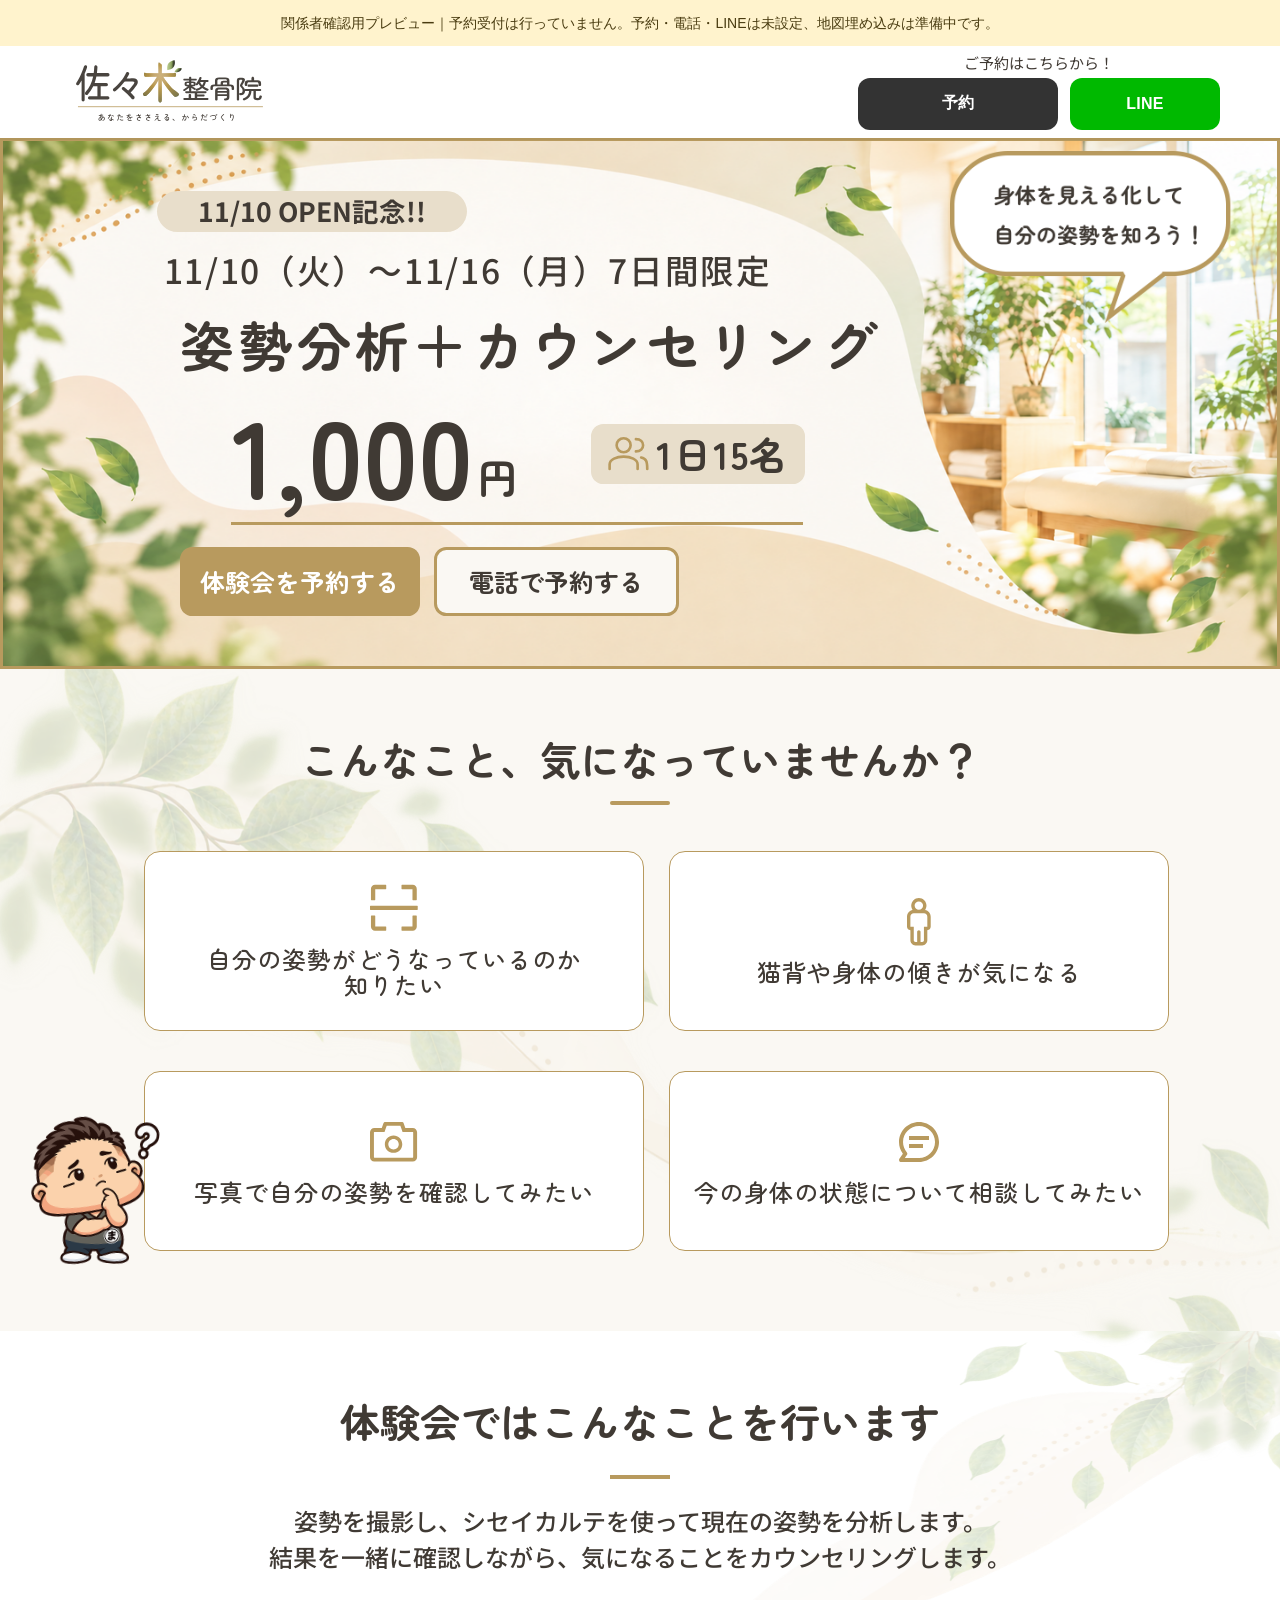
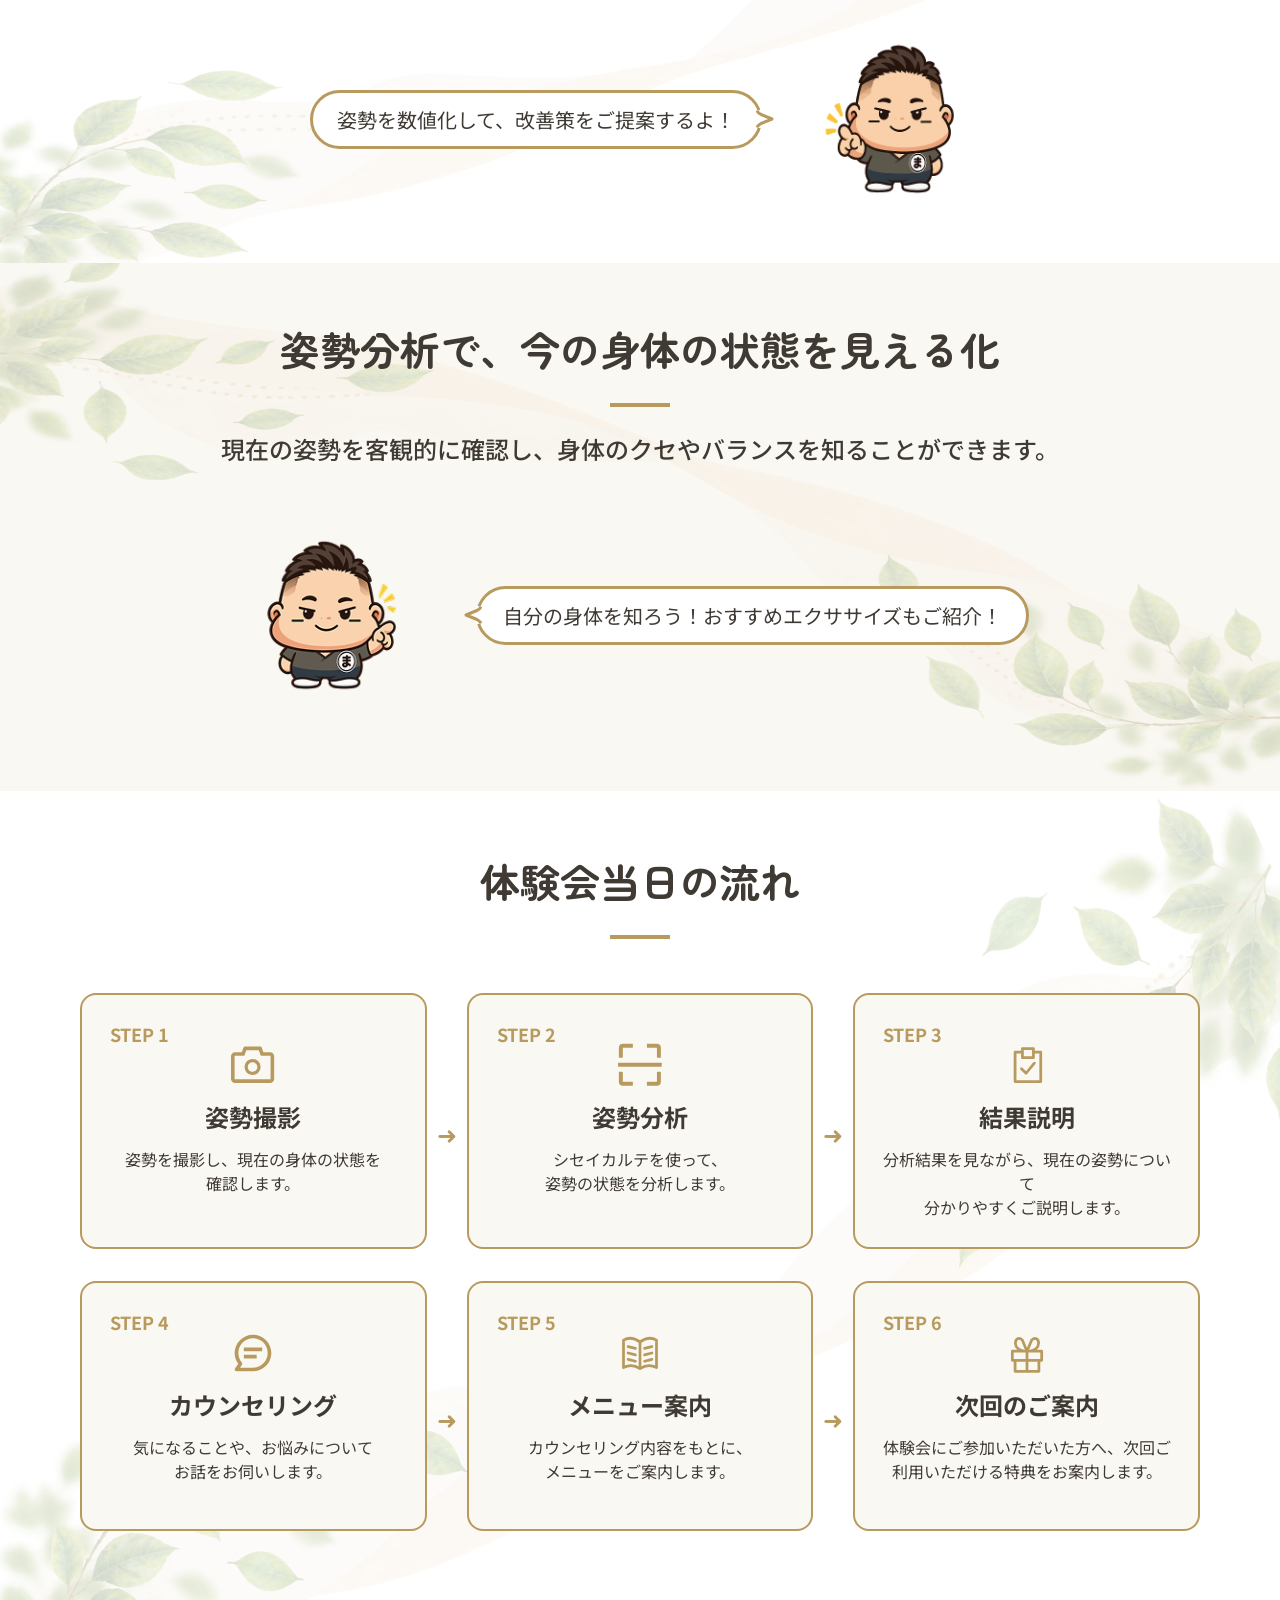
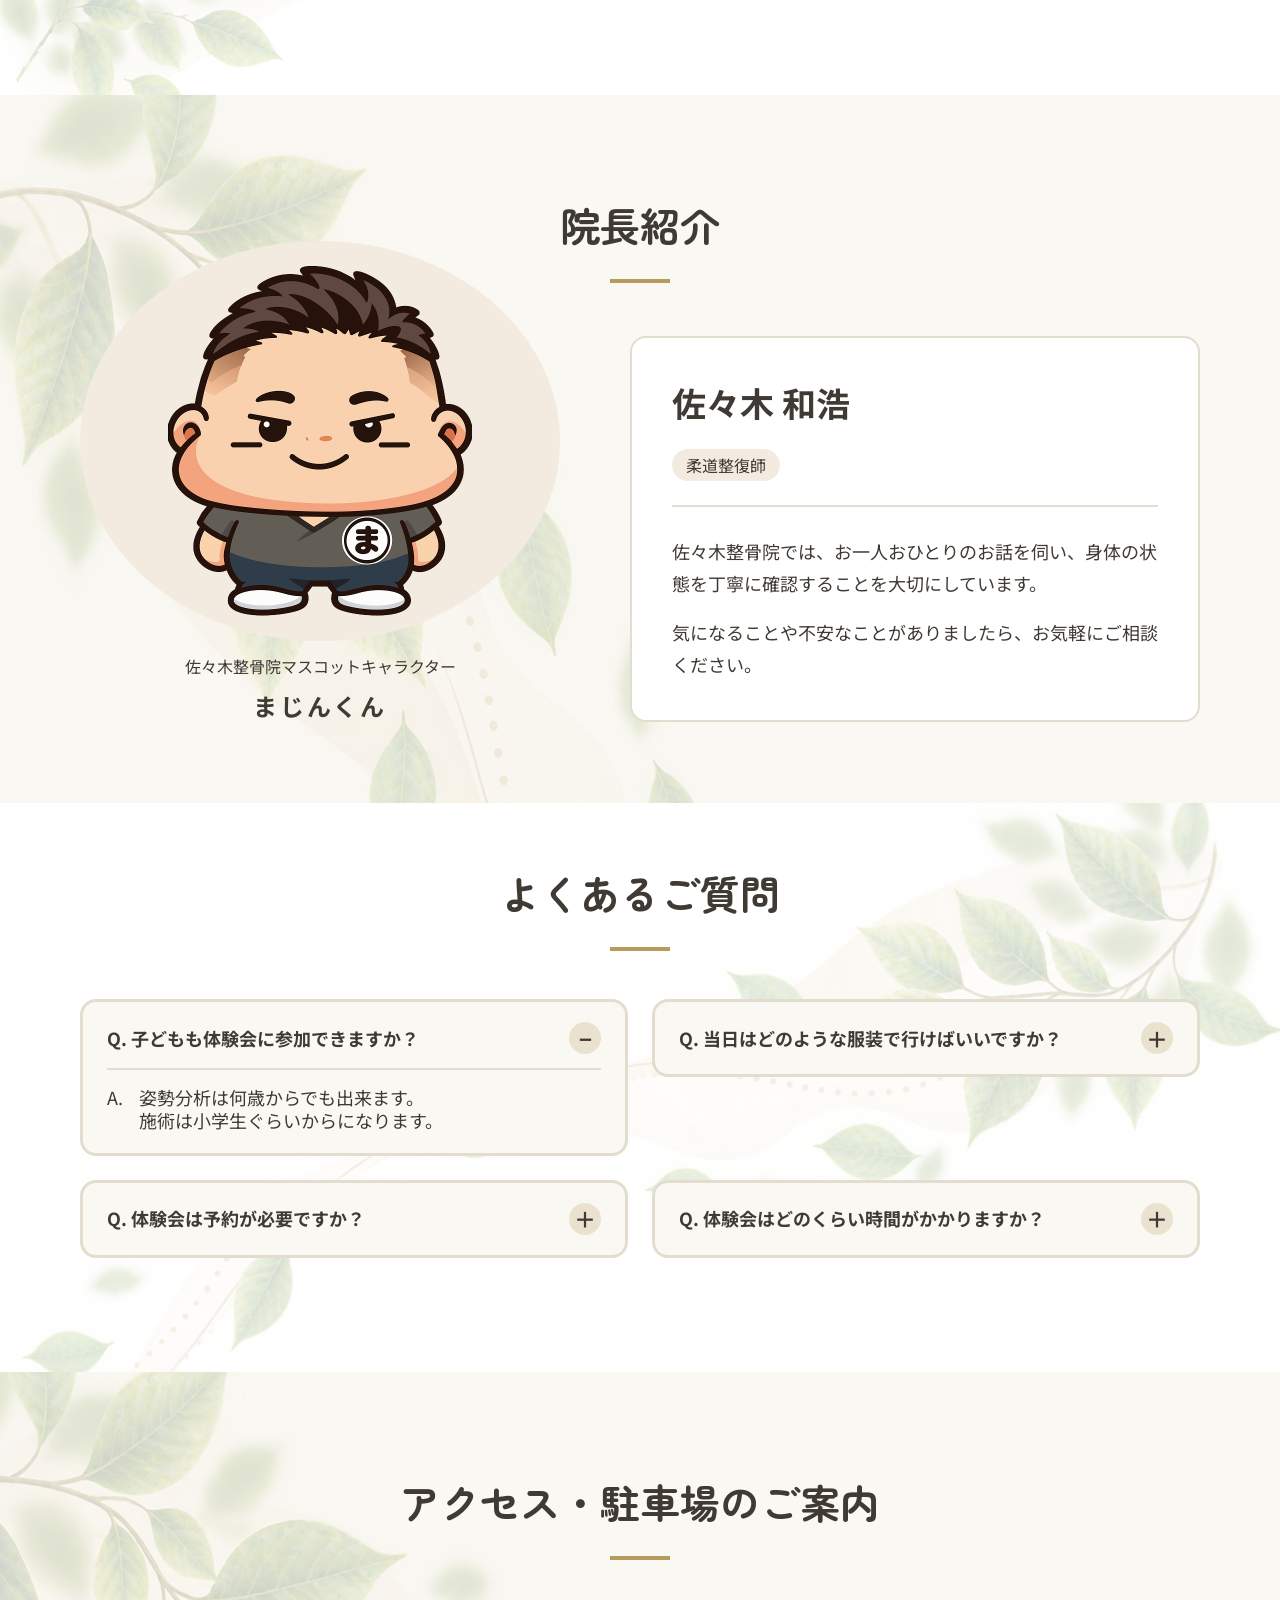
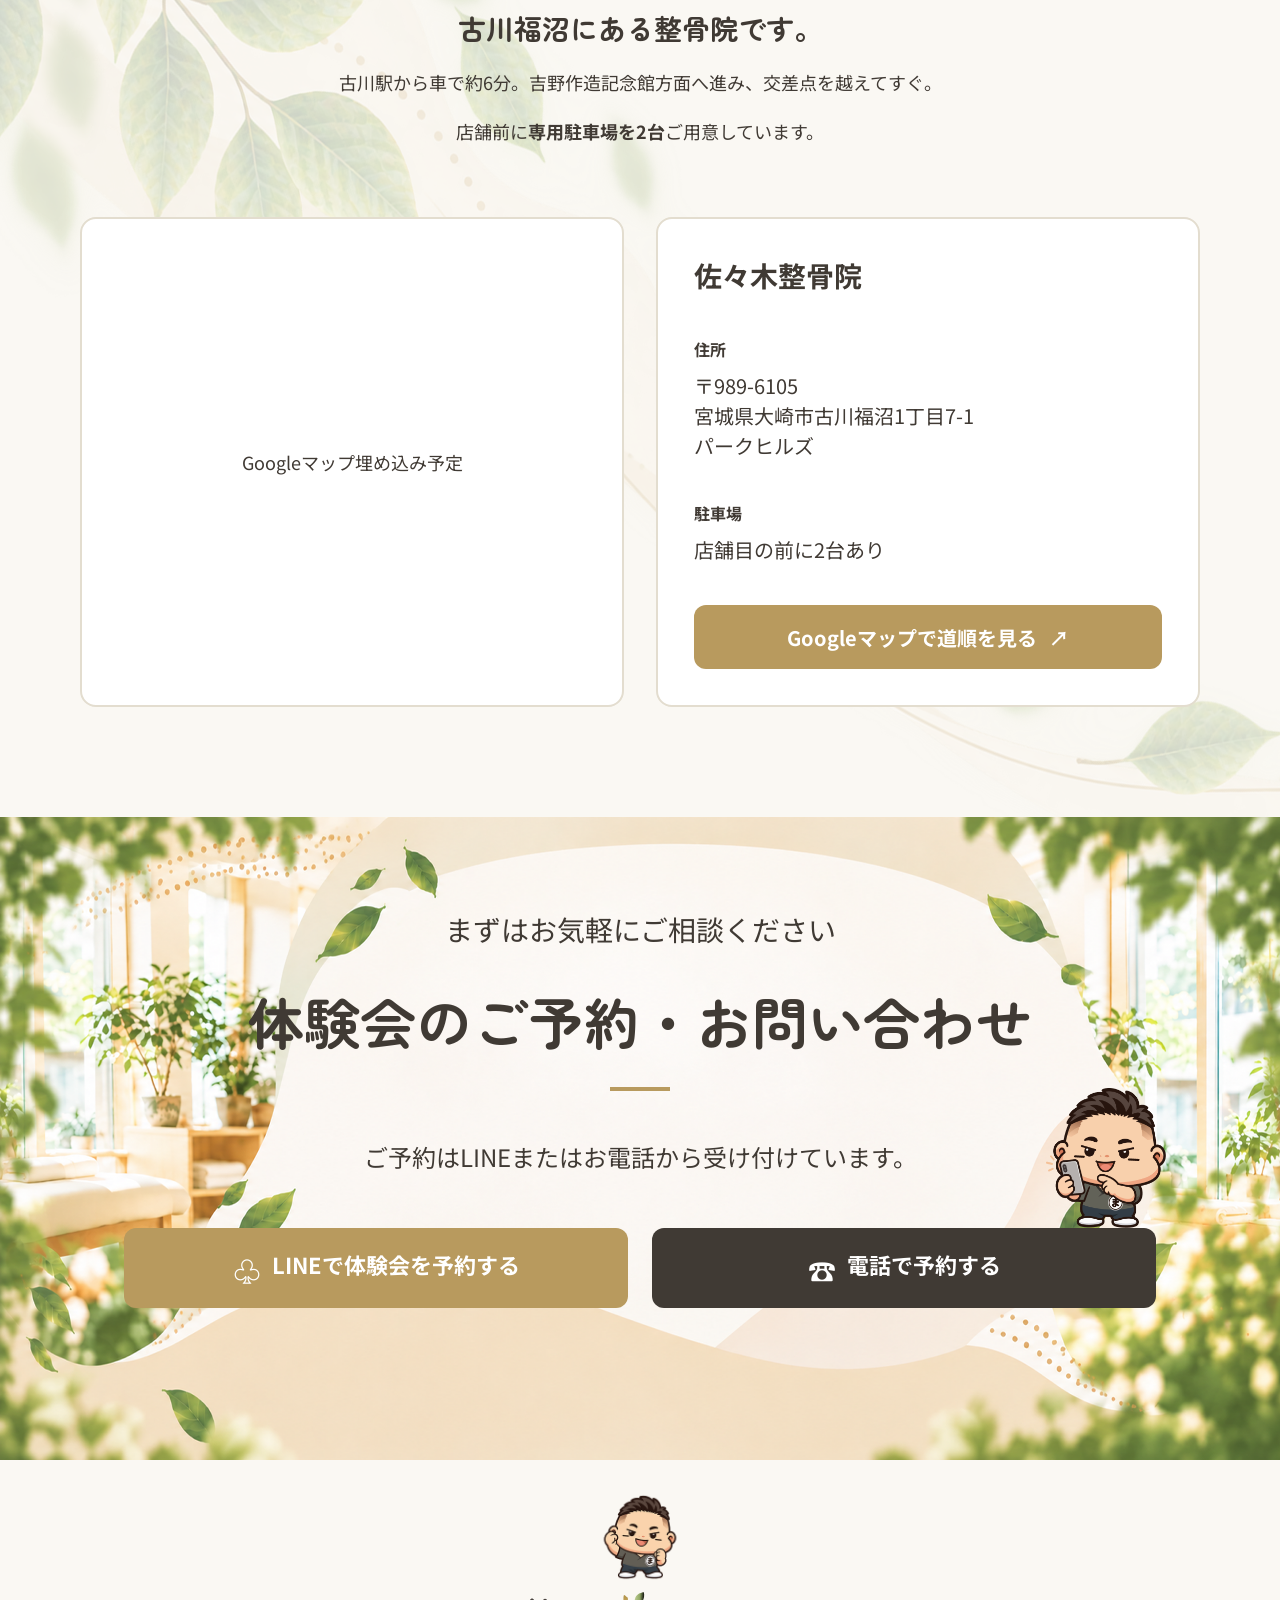
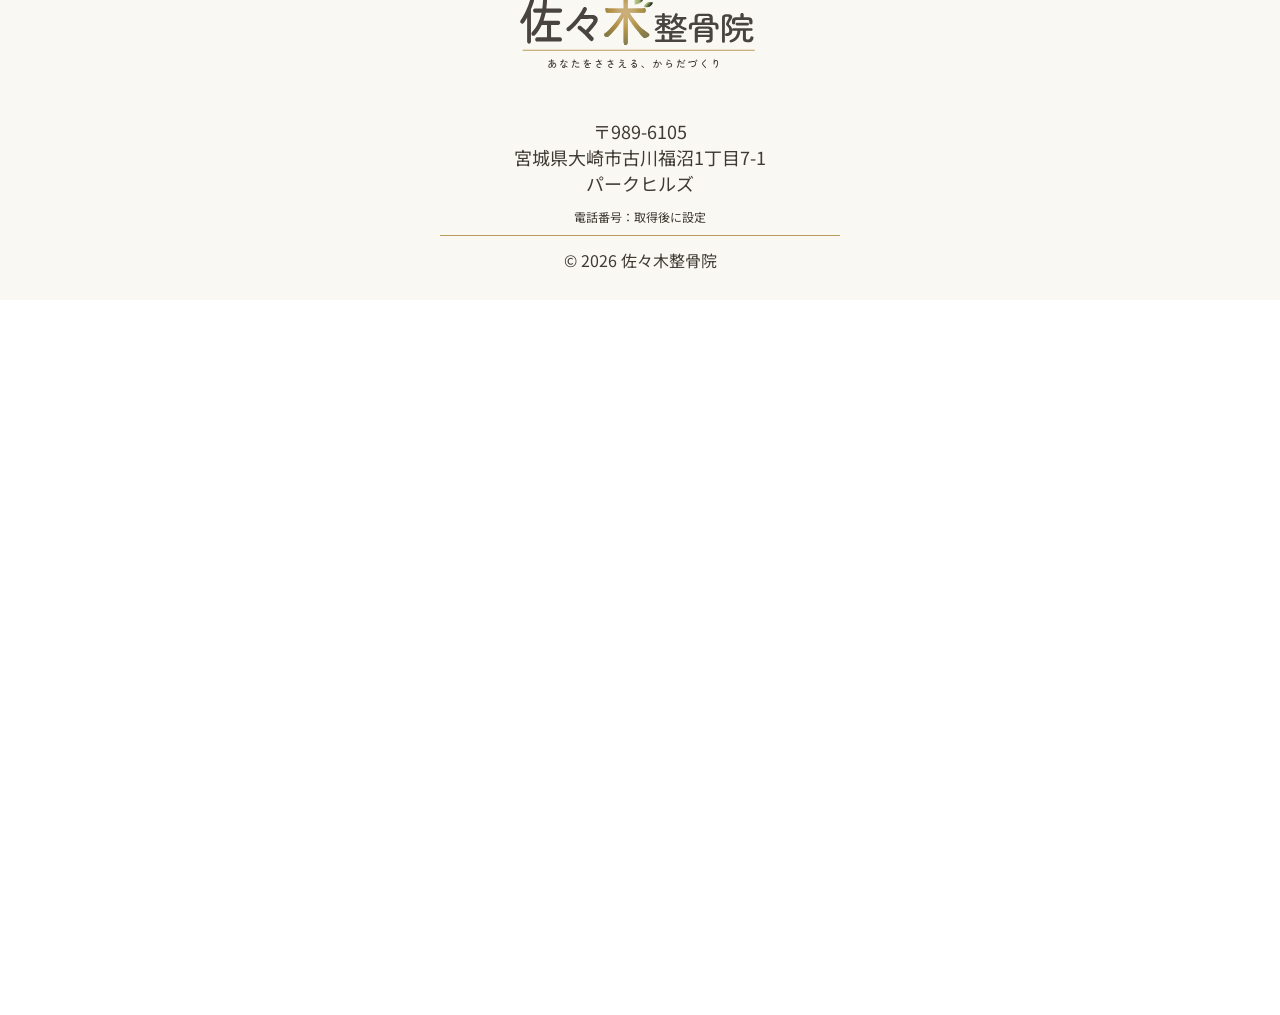
==== commit ecdc1e9c: "Prepare stakeholder preview" ====
--- a/index.html
+++ b/index.html
@@ -3,21 +3,23 @@
 <head>
     <meta charset="UTF-8">
     <meta name="viewport" content="width=device-width, initial-scale=1.0">
-    <title>体験会のご案内 | 佐々木整骨院</title>
+    <title>【確認用】体験会のご案内 | 佐々木整骨院</title>
     <link rel="stylesheet" href="css/style.css">
+    <meta name="robots" content="noindex, nofollow">
 </head>
 <body>
+  <aside style="padding:12px 16px;background:#fff3cd;color:#493b10;text-align:center;font:14px/1.6 sans-serif;">関係者確認用プレビュー｜予約受付は行っていません。予約・電話・LINEは未設定、地図埋め込みは準備中です。</aside>
   <header class="site-header">
     <div class="container header-inner">
-      <a class="header-logo" href="/" aria-label="佐々木整骨院">
+      <a class="header-logo" href="./" aria-label="佐々木整骨院">
         <img src="images/header__logo.svg" alt="佐々木整骨院 ロゴ">
       </a>
       <nav class="header-actions" aria-label="主要メニュー">
         <div class="header-reserve">
           <div class="header-cta-note">ご予約はこちらから！</div>
           <div class="header-ctas">
-            <a class="btn btn-reserve" href="#">予約</a>
-            <a class="btn btn-line" href="#">LINE</a>
+            <a class="btn btn-reserve" href="#" aria-disabled="true" title="確認用：リンク未設定">予約</a>
+            <a class="btn btn-line" href="#" aria-disabled="true" title="確認用：リンク未設定">LINE</a>
           </div>
         </div>
       </nav>
@@ -43,8 +45,8 @@
           </div>
 
           <div class="hero-ctas">
-            <a class="btn btn-primary" href="#">体験会を予約する</a>
-            <a class="btn btn-secondary" href="#">電話で予約する</a>
+            <a class="btn btn-primary" href="#" aria-disabled="true" title="確認用：リンク未設定">体験会を予約する</a>
+            <a class="btn btn-secondary" href="#" aria-disabled="true" title="確認用：リンク未設定">電話で予約する</a>
           </div>
         </div>
         <div class="hero-visual" aria-hidden="true">
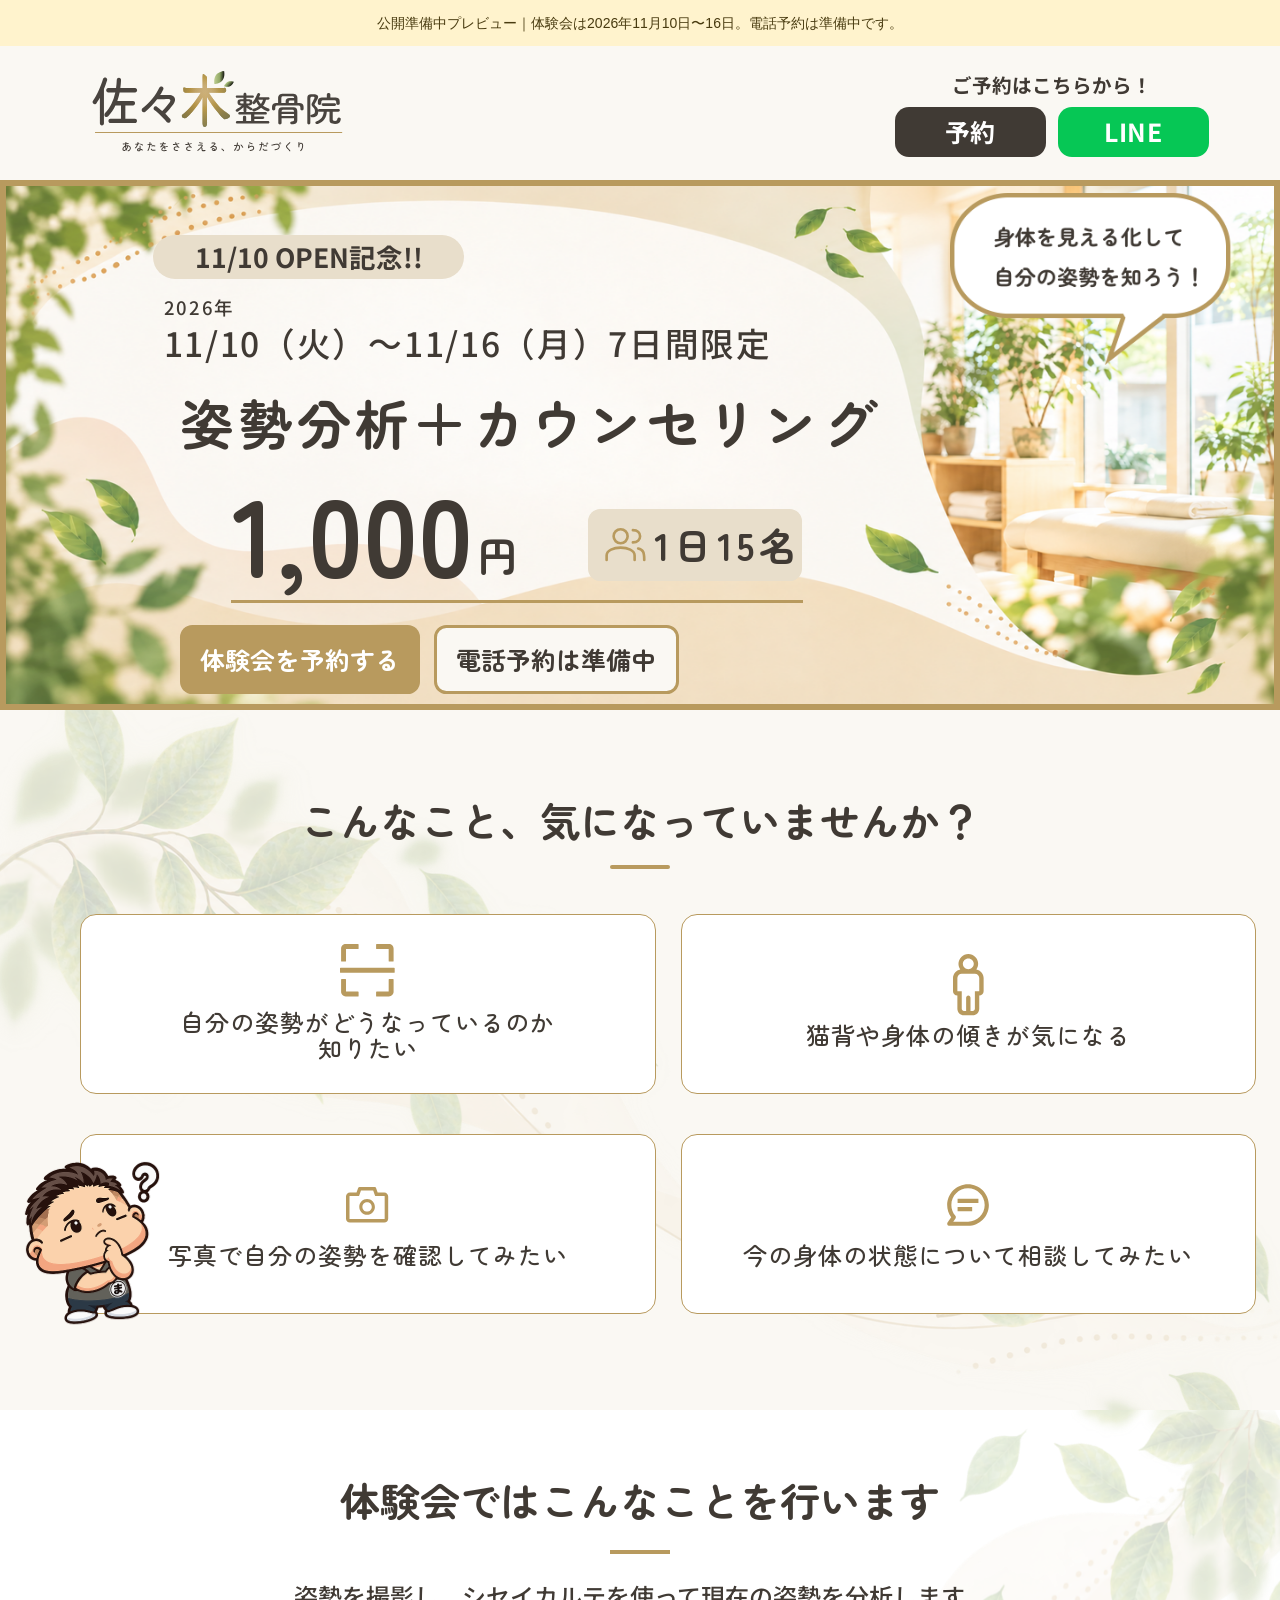
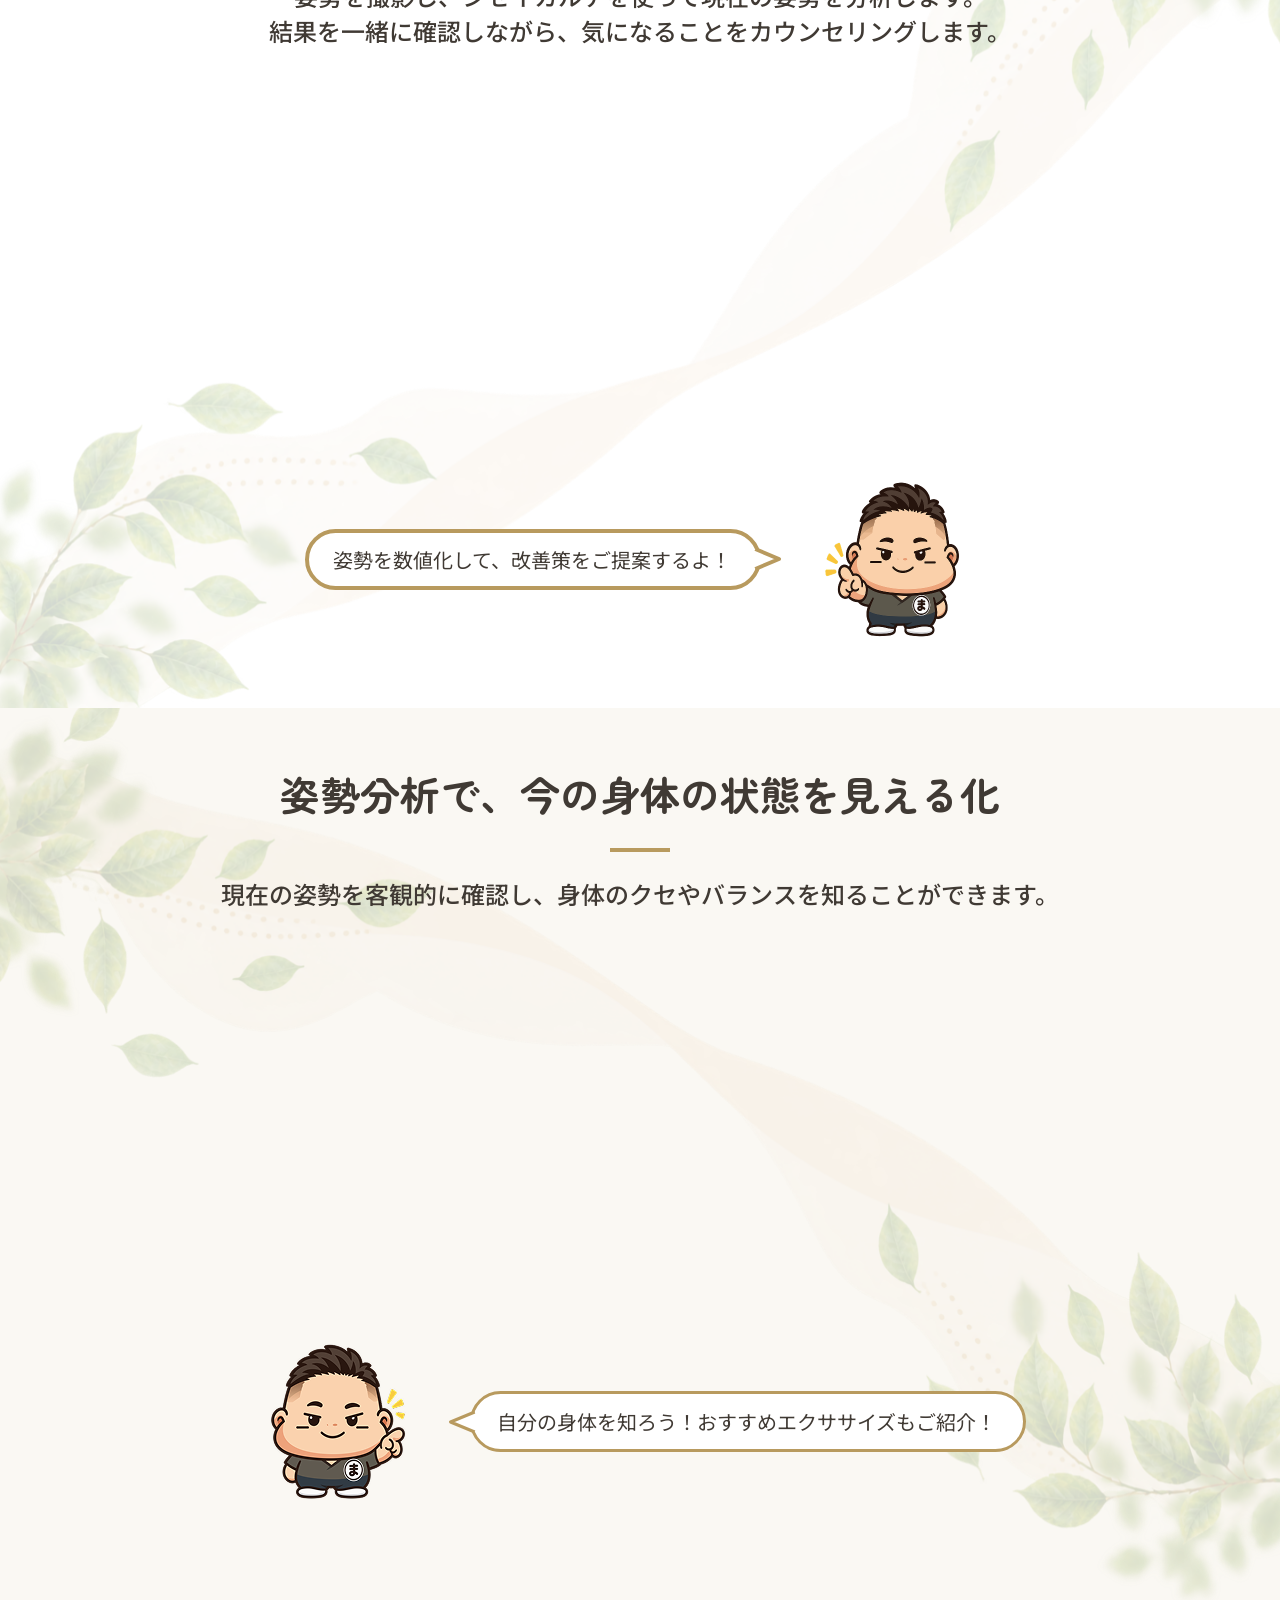
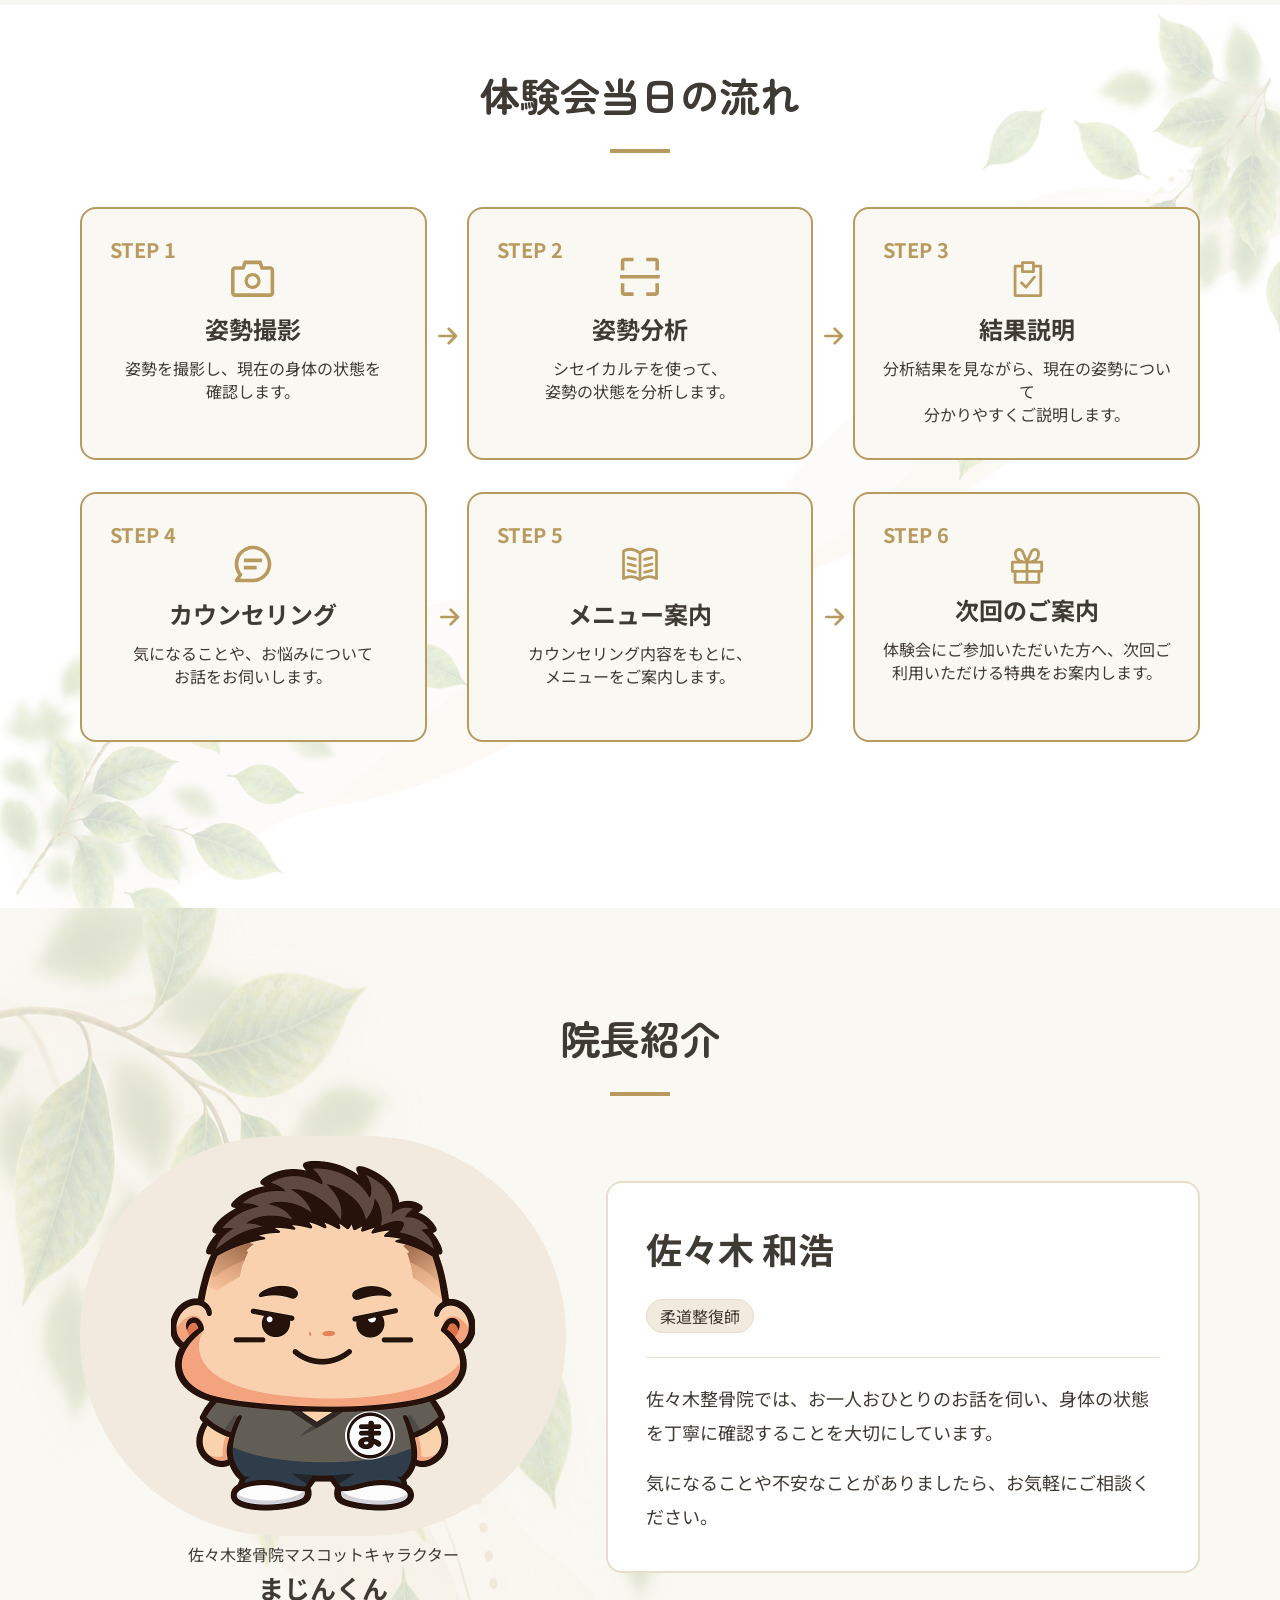
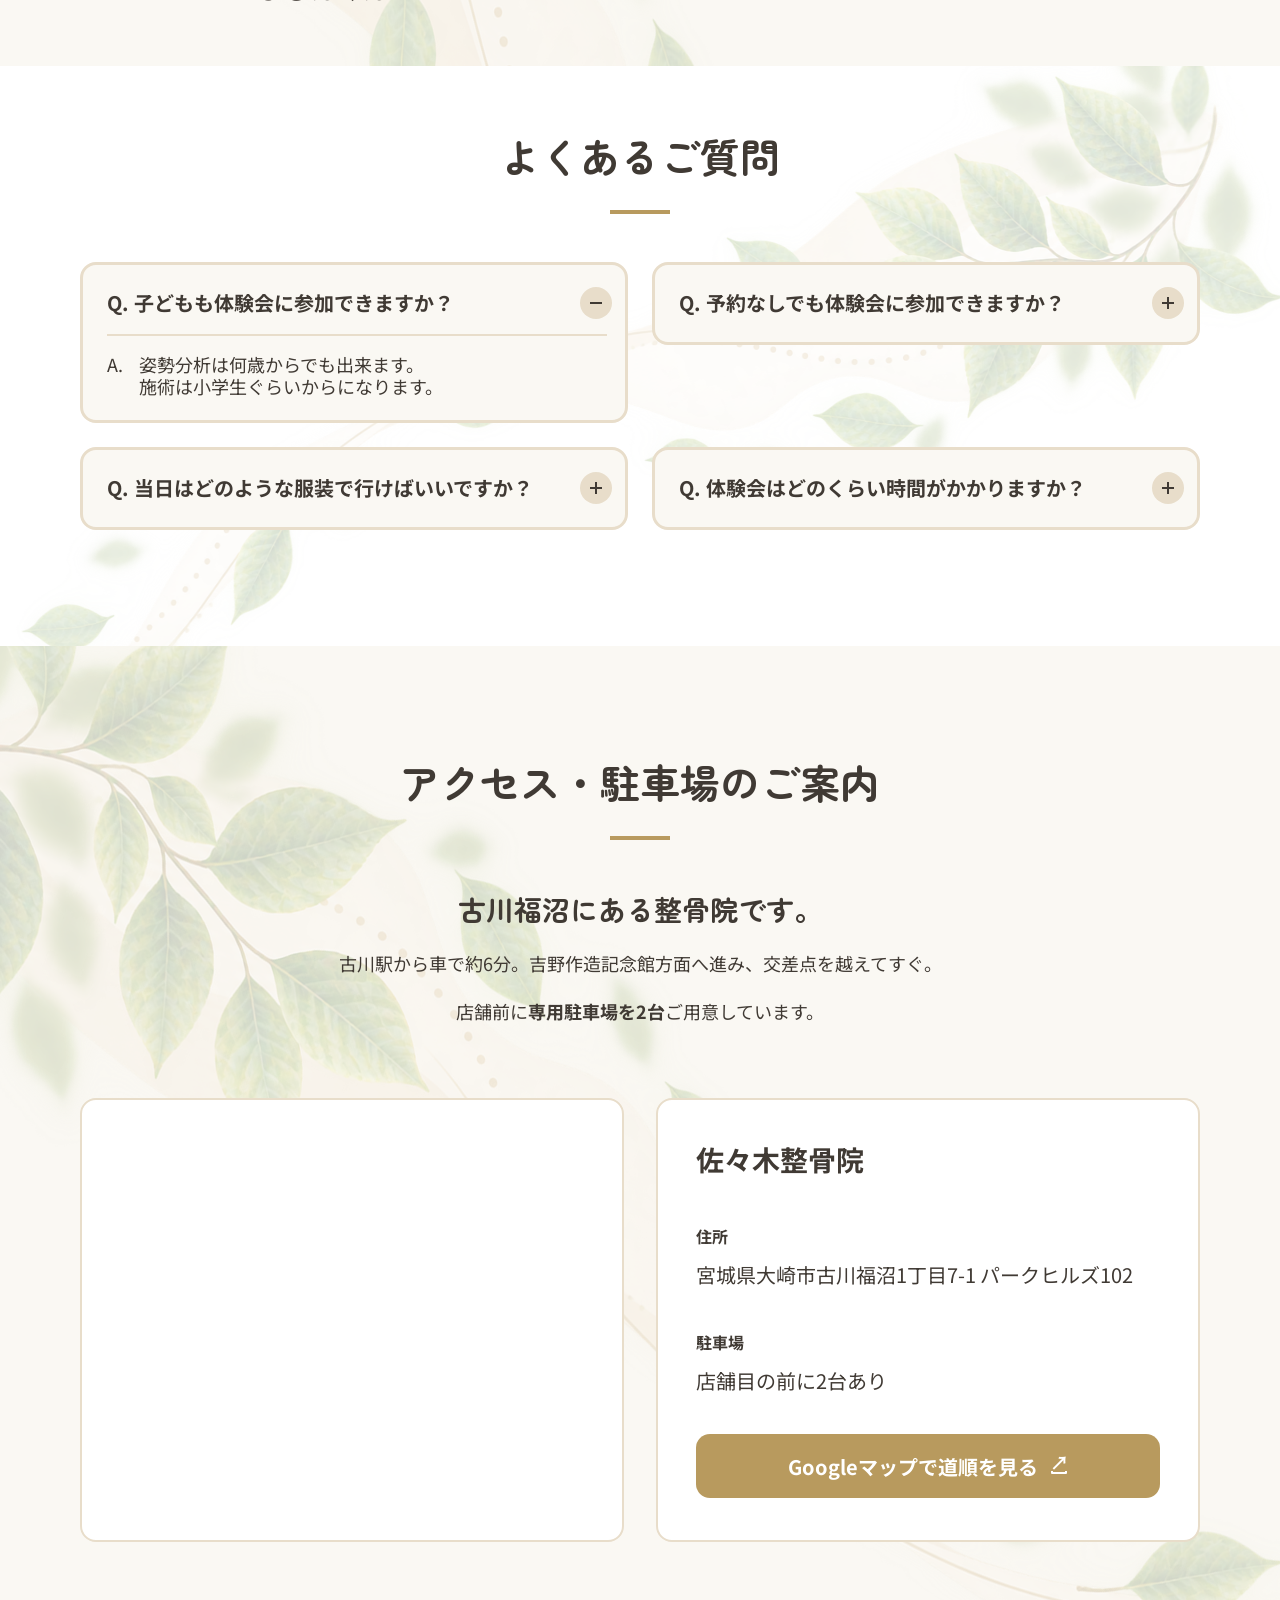
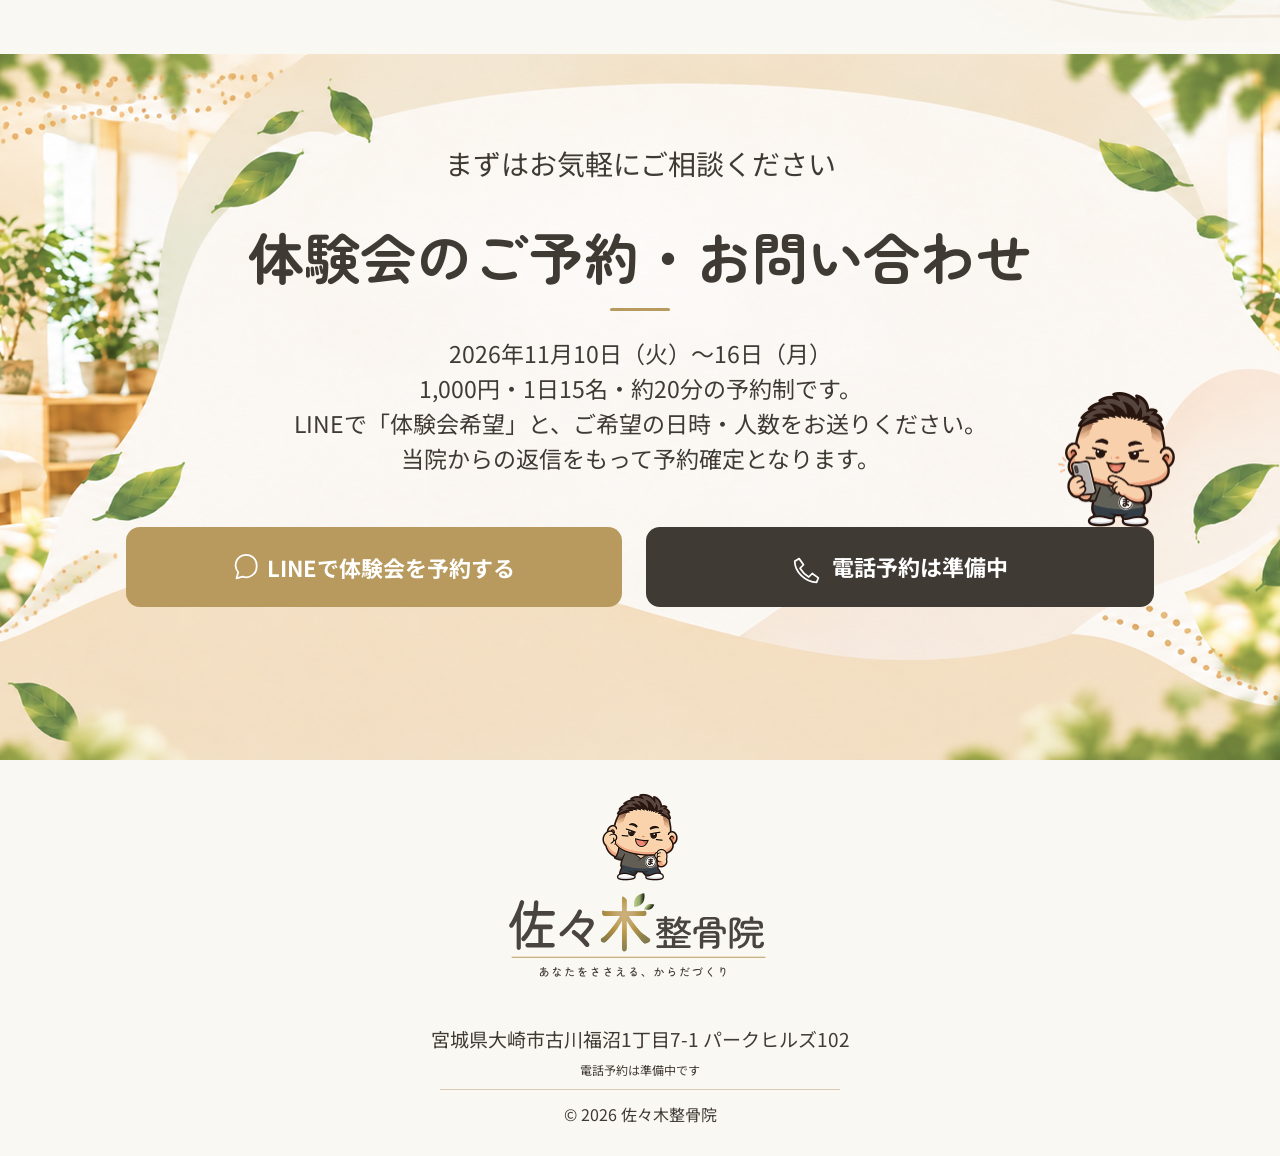
==== commit 73fb1a2e: "Prepare event LP with LINE reservations and responsive release checks" ====
--- a/index.html
+++ b/index.html
@@ -3,12 +3,19 @@
 <head>
     <meta charset="UTF-8">
     <meta name="viewport" content="width=device-width, initial-scale=1.0">
-    <title>【確認用】体験会のご案内 | 佐々木整骨院</title>
+    <title>11/10〜11/16 姿勢分析体験会 | 佐々木整骨院・大崎市古川</title>
+    <meta name="description" content="宮城県大崎市古川の佐々木整骨院。2026年11月10日（火）〜16日（月）、姿勢分析＋カウンセリングの体験会を開催。1,000円・1日15名・約20分の予約制。LINEでご予約ください。">
+    <meta property="og:type" content="website">
+    <meta property="og:locale" content="ja_JP">
+    <meta property="og:site_name" content="佐々木整骨院">
+    <meta property="og:title" content="11/10〜11/16 姿勢分析体験会 | 佐々木整骨院">
+    <meta property="og:description" content="大崎市古川で姿勢分析＋カウンセリング。2026年11月10日〜16日、1,000円・1日15名・予約制。LINEからご予約いただけます。">
+    <!-- Set canonical, og:url and absolute og:image after the production URL is confirmed. -->
     <link rel="stylesheet" href="css/style.css">
     <meta name="robots" content="noindex, nofollow">
 </head>
 <body>
-  <aside style="padding:12px 16px;background:#fff3cd;color:#493b10;text-align:center;font:14px/1.6 sans-serif;">関係者確認用プレビュー｜予約受付は行っていません。予約・電話・LINEは未設定、地図埋め込みは準備中です。</aside>
+  <aside class="preview-notice">公開準備中プレビュー｜体験会は2026年11月10日〜16日。電話予約は準備中です。</aside>
   <header class="site-header">
     <div class="container header-inner">
       <a class="header-logo" href="./" aria-label="佐々木整骨院">
@@ -18,8 +25,8 @@
         <div class="header-reserve">
           <div class="header-cta-note">ご予約はこちらから！</div>
           <div class="header-ctas">
-            <a class="btn btn-reserve" href="#" aria-disabled="true" title="確認用：リンク未設定">予約</a>
-            <a class="btn btn-line" href="#" aria-disabled="true" title="確認用：リンク未設定">LINE</a>
+            <a class="btn btn-reserve" href="#contact-title">予約</a>
+            <a class="btn btn-line" href="https://lin.ee/tBGermr" target="_blank" rel="noopener noreferrer">LINE</a>
           </div>
         </div>
       </nav>
@@ -31,7 +38,7 @@
       <div class="hero-inner container">
         <div class="hero-content">
           <div class="hero-label">11/10 OPEN記念!!</div>
-          <div class="hero-period">11/10（火）〜11/16（月）7日間限定</div>
+          <div class="hero-period"><span class="event-year">2026年</span>11/10（火）〜11/16（月）7日間限定</div>
           <h1 class="hero-title">姿勢分析＋カウンセリング</h1>
 
           <div class="hero-pricing">
@@ -45,20 +52,20 @@
           </div>
 
           <div class="hero-ctas">
-            <a class="btn btn-primary" href="#" aria-disabled="true" title="確認用：リンク未設定">体験会を予約する</a>
-            <a class="btn btn-secondary" href="#" aria-disabled="true" title="確認用：リンク未設定">電話で予約する</a>
+            <a class="btn btn-primary" href="https://lin.ee/tBGermr" target="_blank" rel="noopener noreferrer">体験会を予約する</a>
+            <button class="btn btn-secondary" type="button" disabled>電話予約は準備中</button>
           </div>
         </div>
         <div class="hero-visual" aria-hidden="true">
-          <picture class="hero-mascot-picture"><source media="(min-width:1024px)" srcset="images/majinkun_hero.png"><img class="hero-majin" src="images/majin-hero.png" alt="まじんくん"></picture>
-          <img class="hero-bubble hero-bubble--sp" src="images/hero-bubble-sp.png" alt="">
-          <img class="hero-bubble hero-bubble--pc" src="images/hero-bubble-pc.png" alt="">
+          <picture class="hero-mascot-picture"><source media="(min-width:1024px)" srcset="images/majinkun_hero.png"><img class="hero-majin" src="images/majin-hero.png" alt="まじんくん" width="364" height="440" decoding="async"></picture>
+          <img class="hero-bubble hero-bubble--sp" src="images/hero-bubble-sp.png" alt="" width="380" height="228" decoding="async">
+          <img class="hero-bubble hero-bubble--pc" src="images/hero-bubble-pc.png" alt="" width="658" height="388" decoding="async">
         </div>
       </div>
     </section>
     <section class="problem-section" aria-label="こんなこと、気になっていませんか？">
       <div class="problem-inner">
-        <img class="problem-deco" src="images/problem_decoration.png" alt="装飾" aria-hidden="true">
+        <img class="problem-deco" src="images/problem_decoration.png" alt="装飾" aria-hidden="true" width="2880" height="1400" decoding="async" loading="lazy">
 
         <h2 class="problem-title">こんなこと、<br class="problem-break-sp">気になっていませんか？</h2>
         <div class="problem-title-underline" aria-hidden="true"></div>
@@ -78,30 +85,30 @@
           </article>
           <article class="problem-card">
             <img class="problem-icon" src="images/problem_icon_04.svg" alt="">
-            <p>今の身体の状態について<br class="problem-break-sp">相談してみたい</p>
+            <p>今の身体の状態<br class="problem-break-sp">について<br class="problem-break-sp">相談してみたい</p>
           </article>
         </div>
 
-        <img class="problem-majin" src="images/majinkun_problem.png" alt="まじんくん" aria-hidden="true">
+        <img class="problem-majin" src="images/majinkun_problem.png" alt="まじんくん" aria-hidden="true" width="382" height="382" decoding="async" loading="lazy">
       </div>
     </section>
 
-    <!-- Experience and Benefits are shared with SP; later sections remain PC-only. -->
+    <!-- All sections support desktop and mobile. -->
     <div class="lp-pc-rest">
       <section class="lp-experience lp-section" aria-labelledby="experience-title">
         <div class="lp-inner">
           <h2 class="lp-heading" id="experience-title">体験会では<br class="lp-experience-break-sp">こんなことを行います</h2>
           <p class="lp-intro">姿勢を撮影し、シセイカルテを使って<br class="lp-experience-break-sp">現在の姿勢を分析します。<br>結果を一緒に確認しながら、気になることを<br class="lp-experience-break-sp">カウンセリングします。</p>
-          <div class="lp-tablets"><picture><source media="(max-width:1023px)" srcset="images/sp/experience__image--01.png"><img src="images/pc/experience__image--01.png" alt="シセイカルテによる正面からの姿勢分析の例"></picture><picture><source media="(max-width:1023px)" srcset="images/sp/experience__image--02.png"><img src="images/pc/experience__image--02.png" alt="シセイカルテによる横からの姿勢分析の例"></picture></div>
-          <div class="lp-message"><p>姿勢を数値化して、<br class="lp-experience-break-sp">改善策をご提案するよ！</p><picture><source media="(max-width:1023px)" srcset="images/majinkun_experience.png"><img src="images/majinkun_experience.png" alt="まじんくん"></picture></div>
+          <div class="lp-tablets"><picture><source media="(max-width:1023px)" srcset="images/sp/experience__image--01.png"><img src="images/pc/experience__image--01.png" alt="シセイカルテによる正面からの姿勢分析の例" width="1080" height="720" decoding="async" loading="lazy"></picture><picture><source media="(max-width:1023px)" srcset="images/sp/experience__image--02.png"><img src="images/pc/experience__image--02.png" alt="シセイカルテによる横からの姿勢分析の例" width="1080" height="720" decoding="async" loading="lazy"></picture></div>
+          <div class="lp-message"><p>姿勢を数値化して、<br class="lp-experience-break-sp">改善策をご提案するよ！</p><picture><source media="(max-width:1023px)" srcset="images/majinkun_experience.png"><img src="images/majinkun_experience.png" alt="まじんくん" width="334" height="334" decoding="async" loading="lazy"></picture></div>
         </div>
       </section>
       <section class="lp-benefits lp-section" aria-labelledby="benefits-title">
         <div class="lp-inner">
           <h2 class="lp-heading" id="benefits-title">姿勢分析で、<br class="lp-benefits-break-sp">今の身体の状態を見える化</h2>
           <p class="lp-intro">現在の姿勢を客観的に確認し、身体のクセやバランスを知ることができます。</p>
-          <div class="lp-tablets"><picture><source media="(max-width:1023px)" srcset="images/sp/benefits__image-frame--01.png"><img src="images/pc/benefits__image-frame--01.png" alt="姿勢分析からわかる身体の状態の例"></picture><picture><source media="(max-width:1023px)" srcset="images/sp/benefits__image--02.png"><img src="images/pc/benefits__image--02.png" alt="おすすめエクササイズの紹介画面"></picture></div>
-          <div class="lp-message lp-message-reverse"><p>自分の身体を知ろう！<br class="lp-benefits-break-sp">おすすめエクササイズも<span class="lp-benefits-phrase">ご紹介！</span></p><picture><source media="(max-width:1023px)" srcset="images/majinkun_benefits.png"><img src="images/majinkun_benefits.png" alt="まじんくん"></picture></div>
+          <div class="lp-tablets"><picture><source media="(max-width:1023px)" srcset="images/sp/benefits__image-frame--01.png"><img src="images/pc/benefits__image-frame--01.png" alt="姿勢分析からわかる身体の状態の例" width="1080" height="720" decoding="async" loading="lazy"></picture><picture><source media="(max-width:1023px)" srcset="images/sp/benefits__image--02.png"><img src="images/pc/benefits__image--02.png" alt="おすすめエクササイズの紹介画面" width="1080" height="720" decoding="async" loading="lazy"></picture></div>
+          <div class="lp-message lp-message-reverse"><p>自分の身体を知ろう！<br class="lp-benefits-break-sp">おすすめエクササイズも<span class="lp-benefits-phrase">ご紹介！</span></p><picture><source media="(max-width:1023px)" srcset="images/majinkun_benefits.png"><img src="images/majinkun_benefits.png" alt="まじんくん" width="167" height="167" decoding="async" loading="lazy"></picture></div>
         </div>
       </section>
       <section class="lp-flow lp-section" aria-labelledby="flow-title">
@@ -118,7 +125,7 @@
       </section>
       <section class="lp-director lp-section" aria-labelledby="director-title">
         <div class="lp-inner"><h2 class="lp-heading" id="director-title">院長紹介</h2>
-          <div class="lp-director-grid"><figure><div class="lp-mascot-circle"><picture><source media="(max-width:1023px)" srcset="images/majinkun_director.png"><img src="images/majinkun_director.png" alt="佐々木整骨院のまじんくん"></picture></div><figcaption>佐々木整骨院マスコットキャラクター<br><strong>まじんくん</strong></figcaption></figure>
+          <div class="lp-director-grid"><figure><div class="lp-mascot-circle"><picture><source media="(max-width:1023px)" srcset="images/majinkun_director.png"><img src="images/majinkun_director.png" alt="佐々木整骨院のまじんくん" width="760" height="760" decoding="async" loading="lazy"></picture></div><figcaption>佐々木整骨院マスコットキャラクター<br><strong>まじんくん</strong></figcaption></figure>
             <div class="lp-director-card"><h3>佐々木 和浩</h3><span class="lp-qualification">柔道整復師</span><div class="lp-director-copy"><p>佐々木整骨院では、お一人おひとりのお話を伺い、身体の状態を丁寧に確認することを大切にしています。</p><p>気になることや不安なことがありましたら、お気軽にご相談ください。</p></div></div>
           </div>
         </div>
@@ -127,8 +134,8 @@
         <div class="lp-inner"><h2 class="lp-heading" id="faq-title">よくあるご質問</h2>
           <div class="lp-faq-grid">
             <article class="lp-faq-item lp-faq-open"><h3><button class="lp-faq-toggle" type="button" id="faq-question-1" aria-expanded="true" aria-controls="faq-answer-1">Q. 子どもも体験会に参加できますか？<span aria-hidden="true">−</span></button></h3><p id="faq-answer-1" aria-labelledby="faq-question-1"><span>A.</span>姿勢分析は何歳からでも出来ます。<br>施術は小学生ぐらいからになります。</p></article>
+            <article class="lp-faq-item"><h3><button class="lp-faq-toggle" type="button" id="faq-question-3" aria-expanded="false" aria-controls="faq-answer-3">Q. 予約なしでも体験会に参加できますか？<span aria-hidden="true">＋</span></button></h3><p id="faq-answer-3" aria-labelledby="faq-question-3" hidden><span>A.</span>体験会は予約制です。LINEからご予約ください。電話予約は準備中です。</p></article>
             <article class="lp-faq-item"><h3><button class="lp-faq-toggle" type="button" id="faq-question-2" aria-expanded="false" aria-controls="faq-answer-2">Q. 当日はどのような服装で行けばいいですか？<span aria-hidden="true">＋</span></button></h3><p id="faq-answer-2" aria-labelledby="faq-question-2" hidden><span>A.</span>動きやすい服装でお越しください。お着替えもご用意しています。</p></article>
-            <article class="lp-faq-item"><h3><button class="lp-faq-toggle" type="button" id="faq-question-3" aria-expanded="false" aria-controls="faq-answer-3">Q. 体験会は予約が必要ですか？<span aria-hidden="true">＋</span></button></h3><p id="faq-answer-3" aria-labelledby="faq-question-3" hidden><span>A.</span>体験会は予約制です。電話またはLINEからご予約ください。</p></article>
             <article class="lp-faq-item"><h3><button class="lp-faq-toggle" type="button" id="faq-question-4" aria-expanded="false" aria-controls="faq-answer-4">Q. 体験会はどのくらい時間がかかりますか？<span aria-hidden="true">＋</span></button></h3><p id="faq-answer-4" aria-labelledby="faq-question-4" hidden><span>A.</span>約20分を予定しています。</p></article>
           </div>
         </div>
@@ -136,14 +143,14 @@
       <section class="lp-access lp-section" aria-labelledby="access-title">
         <div class="lp-inner"><h2 class="lp-heading" id="access-title">アクセス・駐車場のご案内</h2>
           <div class="lp-access-intro"><h3>古川福沼にある整骨院です。</h3><p>古川駅から車で約6分。吉野作造記念館方面へ進み、交差点を越えてすぐ。</p><p>店舗前に<strong>専用駐車場を2台</strong>ご用意しています。</p></div>
-          <div class="lp-access-grid"><div class="lp-map-placeholder">Googleマップ埋め込み予定</div><div class="lp-access-card"><h3>佐々木整骨院</h3><dl><dt>住所</dt><dd>〒989-6105<br>宮城県大崎市古川福沼1丁目7-1<br>パークヒルズ</dd><dt>駐車場</dt><dd><span class="lp-access-parking-pc">店舗目の前に2台あり</span><span class="lp-access-parking-sp">店舗前の専用駐車場2台あり</span></dd></dl><a class="lp-map-link" href="https://www.google.com/maps/dir/?api=1&amp;destination=%E3%80%92989-6105%20%E5%AE%AE%E5%9F%8E%E7%9C%8C%E5%A4%A7%E5%B4%8E%E5%B8%82%E5%8F%A4%E5%B7%9D%E7%A6%8F%E6%B2%BC1%E4%B8%81%E7%9B%AE7-1%20%E3%83%91%E3%83%BC%E3%82%AF%E3%83%92%E3%83%AB%E3%82%BA" target="_blank" rel="noopener noreferrer">Googleマップで道順を見る <span aria-hidden="true">↗</span></a></div></div>
+          <div class="lp-access-grid"><div class="lp-map-placeholder"><iframe title="佐々木整骨院の所在地（宮城県大崎市古川福沼1丁目7-1）" src="https://maps.google.com/maps?q=%E5%AE%AE%E5%9F%8E%E7%9C%8C%E5%A4%A7%E5%B4%8E%E5%B8%82%E5%8F%A4%E5%B7%9D%E7%A6%8F%E6%B2%BC1%E4%B8%81%E7%9B%AE7-1&amp;output=embed" loading="lazy" referrerpolicy="no-referrer-when-downgrade" allowfullscreen></iframe></div><div class="lp-access-card"><h3>佐々木整骨院</h3><dl><dt>住所</dt><dd class="lp-access-address"><span class="lp-access-postal">〒989-6105<br></span>宮城県大崎市古川福沼1丁目7-1<br class="lp-access-address-break"> パークヒルズ102</dd><dt>駐車場</dt><dd><span class="lp-access-parking-pc">店舗目の前に2台あり</span><span class="lp-access-parking-sp">店舗前の専用駐車場2台あり</span></dd></dl><a class="lp-map-link" href="https://www.google.com/maps/dir/?api=1&amp;destination=%E3%80%92989-6105%20%E5%AE%AE%E5%9F%8E%E7%9C%8C%E5%A4%A7%E5%B4%8E%E5%B8%82%E5%8F%A4%E5%B7%9D%E7%A6%8F%E6%B2%BC1%E4%B8%81%E7%9B%AE7-1%20%E3%83%91%E3%83%BC%E3%82%AF%E3%83%92%E3%83%AB%E3%82%BA102" target="_blank" rel="noopener noreferrer">Googleマップで道順を見る <span aria-hidden="true">↗</span></a></div></div>
         </div>
       </section>
-      <section class="lp-contact" aria-labelledby="contact-title"><div class="lp-inner"><p class="lp-contact-lead">まずはお気軽にご相談ください</p><h2 class="lp-heading" id="contact-title">体験会のご予約・<br class="lp-contact-break-sp">お問い合わせ</h2><p class="lp-contact-note">ご予約はLINEまたはお電話から<br class="lp-contact-break-sp">受け付けています。</p><div class="lp-contact-actions"><!-- Enable after the official LINE URL and telephone number are supplied. --><button type="button" disabled><span aria-hidden="true"><span class="lp-contact-icon-pc">♧</span><svg class="lp-contact-icon-sp" viewBox="0 0 32 32"><path d="M27 15a12 12 0 0 1-16 12l-7 2 2-7A12 12 0 1 1 27 15z"/></svg></span> LINEで体験会を予約する</button><button type="button" disabled><span aria-hidden="true"><span class="lp-contact-icon-pc">☎</span><svg class="lp-contact-icon-sp" viewBox="0 0 32 32"><path d="m7 3 5 7-4 4c3 5 5 7 10 10l4-4 7 5-2 5C14 30 2 18 2 6z"/></svg></span> 電話で予約する</button><picture><source media="(max-width:1023px)" srcset="images/majinkun_cta.png"><img src="images/majinkun_cta.png" alt="" aria-hidden="true"></picture></div></div></section>
-      <footer class="lp-footer"><picture><source media="(max-width:1023px)" srcset="images/majinkun_footer.png"><img class="lp-footer-mascot" src="images/majinkun_footer.png" alt="まじんくん"></picture><img class="lp-footer-logo" src="images/header__logo.svg" alt="佐々木整骨院 あなたをささえる、からだづくり"><p>〒989-6105<br>宮城県大崎市古川福沼1丁目7-1<br>パークヒルズ</p><small>電話番号：取得後に設定</small><div class="lp-copyright">© 2026 佐々木整骨院</div></footer>
+      <section class="lp-contact" aria-labelledby="contact-title"><div class="lp-inner"><p class="lp-contact-lead">まずはお気軽にご相談ください</p><h2 class="lp-heading" id="contact-title">体験会のご予約・<br class="lp-contact-break-sp">お問い合わせ</h2><p class="lp-contact-note">2026年11月10日（火）〜16日（月）<br>1,000円・1日15名・約20分の予約制です。<br>LINEで「体験会希望」と、ご希望の日時・人数をお送りください。<br>当院からの返信をもって予約確定となります。</p><div class="lp-contact-actions"><a class="contact-link" href="https://lin.ee/tBGermr" target="_blank" rel="noopener noreferrer"><span aria-hidden="true"><svg class="lp-contact-icon-pc" viewBox="0 0 32 32"><path d="M27 15a12 12 0 0 1-16 12l-7 2 2-7A12 12 0 1 1 27 15z"/></svg><svg class="lp-contact-icon-sp" viewBox="0 0 32 32"><path d="M27 15a12 12 0 0 1-16 12l-7 2 2-7A12 12 0 1 1 27 15z"/></svg></span> LINEで体験会を予約する</a><button type="button" disabled><span aria-hidden="true"><svg class="lp-contact-icon-pc" viewBox="0 0 32 32"><path d="m7 3 5 7-4 4c3 5 5 7 10 10l4-4 7 5-2 5C14 30 2 18 2 6z"/></svg><svg class="lp-contact-icon-sp" viewBox="0 0 32 32"><path d="m7 3 5 7-4 4c3 5 5 7 10 10l4-4 7 5-2 5C14 30 2 18 2 6z"/></svg></span> 電話予約は準備中</button><picture><source media="(max-width:1023px)" srcset="images/majinkun_cta.png"><img src="images/majinkun_cta.png" alt="" aria-hidden="true" width="234" height="271" decoding="async" loading="lazy"></picture></div></div></section>
+      <footer class="lp-footer"><picture><source media="(max-width:1023px)" srcset="images/majinkun_footer.png"><img class="lp-footer-mascot" src="images/majinkun_footer.png" alt="まじんくん" width="188" height="188" decoding="async" loading="lazy"></picture><img class="lp-footer-logo" src="images/header__logo.svg" alt="佐々木整骨院 あなたをささえる、からだづくり"><p><span class="lp-footer-postal">〒989-6105<br></span>宮城県大崎市古川福沼1丁目7-1<br class="lp-footer-address-break"> パークヒルズ102</p><small>電話予約は準備中です</small><div class="lp-copyright">© 2026 佐々木整骨院</div></footer>
     </div>
   </main>
 
   <script src="js/main.js" defer></script>
 </body>
-</html>+</html>
--- a/css/style.css
+++ b/css/style.css
@@ -19,19 +19,18 @@
 .btn-reserve{background:#333;color:#fff}
 
 @media (min-width:1024px){
-    .site-header{height:92px;border-bottom:none;box-shadow:0 2px 0 rgba(64,58,52,0.05)}
-	.header-inner{height:92px;padding:0 60px;max-width:1440px}
+    .site-header{height:clamp(120px,10.4167vw,150px);background:#FAF8F3;border-bottom:none;box-shadow:none}
+	.header-inner{height:100%;padding:0 clamp(40px,5.5556vw,80px);max-width:1440px}
 	.header-logo{display:inline-block}
-	.header-logo img{height:80px;max-width:335px}
+	.header-logo img{width:clamp(238px,23.2639vw,335px);height:auto;max-width:335px}
 	.header-reserve{align-items:center}
-	.header-cta-note{font-size:15px;margin-bottom:8px;line-height:1;text-align:center}
+	.header-cta-note{font-size:clamp(18px,1.5278vw,22px);font-weight:700;margin-bottom:8px;line-height:1.5;text-align:center}
 	.header-ctas{gap:12px}
 	.header-actions{gap:14px}
 	.btn{height:52px;padding:0 24px;font-size:18px;border-radius:12px}
-	.header-ctas .btn{height:52px;padding:0 22px;border-radius:12px;font-size:16px}
-	/* Figma-alike button sizing */
-	.btn-reserve{width:200px;height:56px;background:#333;color:#fff;border-radius:14px;font-size:18px;display:inline-flex;align-items:center;justify-content:center}
-	.btn-line{width:150px;height:56px;background:#00b900;color:#fff;border-radius:14px;display:inline-flex;align-items:center;justify-content:center}
+	.header-ctas .btn{width:clamp(136px,11.8056vw,170px);height:clamp(44px,3.8889vw,56px);padding:0 16px;border-radius:14px;font-family:"Noto Sans JP",sans-serif;font-size:clamp(22px,1.9444vw,28px);line-height:1;font-weight:700}
+	.header-ctas .btn-reserve{background:#403A34;color:#fff}
+	.header-ctas .btn-line{background:#06C755;color:#fff}
 }
 
 /* Hero */
@@ -60,20 +59,20 @@
 .hero-mascot-picture{display:contents}
 .hero-mascot-picture source{display:none}
 @media (min-width:1024px){
-  .hero{background-image:url('../images/pc/hero__background_pc.png');height:clamp(424.5px,41.4583vw,597px);padding:0;border:3px solid #B89A5E}
+  .hero{background-image:url('../images/pc/hero__background_pc.png');height:clamp(424.5px,41.4583vw,597px);padding:0;border:3px solid #B89A5E;box-shadow:inset 0 0 0 3px #B89A5E}
   .hero-inner{container-type:inline-size;display:block;max-width:1440px;height:100%;padding:0}
   .hero-content{position:absolute;left:12.1%;top:9.6%;width:62%;max-width:none;padding:0}
-  .hero .hero-label{display:block;width:24.3cqw;padding:.56cqw 1.39cqw;margin:0 0 1.67cqw;background:#E8DECB;color:#403A34;text-align:center;font-size:2.083cqw;line-height:1}
-  .hero .hero-period{font-size:2.639cqw;line-height:1;letter-spacing:.05em;margin:0 0 2.36cqw;white-space:nowrap;border-left:3px solid transparent;padding-left:.28cqw}
+  .hero .hero-label{position:relative;left:-.314cqw;top:.16cqw;display:flex;align-items:center;justify-content:center;width:24.407cqw;height:3.417cqw;padding:.56cqw 1.39cqw;margin:0 0 1.456cqw;background:#E8DECB;color:#403A34;text-align:center;font-size:2.083cqw;line-height:1}
+  .hero .hero-period{font-size:2.639cqw;line-height:1;letter-spacing:.05em;margin:0 0 2.36cqw;white-space:nowrap;border-left:5px solid transparent;padding-left:calc(.28cqw - 2px)}
   .hero .hero-title{font-size:4.236cqw;letter-spacing:.08em;line-height:1;margin:0 0 2.22cqw 1.8cqw;white-space:nowrap}
   .hero .hero-pricing{display:flex;align-items:center;gap:5.7cqw;position:relative;width:44.86cqw;margin:0 0 0 5.83cqw;padding-bottom:1.11cqw;border-bottom:3px solid #B89A5E;flex-wrap:nowrap}
   .hero .price-row{align-items:flex-end;gap:.28cqw;white-space:nowrap}
   .hero .price-value{font-size:8.542cqw;letter-spacing:0;line-height:1}
   .hero .price-unit{font-size:3.194cqw;margin-bottom:.83cqw;white-space:nowrap}
-  .hero .capacity-wrap{padding:.7cqw 1.25cqw;border-radius:.97cqw;gap:.56cqw;flex-shrink:0;white-space:nowrap;background:#E8DECB}
+  .hero .capacity-wrap{position:absolute;left:28cqw;top:2.45cqw;height:5.718cqw;padding:.7cqw 1.25cqw;border-radius:.97cqw;gap:.56cqw;flex-shrink:0;white-space:nowrap;background:#E8DECB}
   .hero .capacity-icon{width:3.33cqw;height:3.33cqw;flex-shrink:0;border-radius:0;background:transparent url("data:image/svg+xml,%3Csvg xmlns='http://www.w3.org/2000/svg' viewBox='0 0 48 48' fill='none' stroke='%23B89A5E' stroke-width='3' stroke-linecap='round'%3E%3Ccircle cx='19' cy='14' r='8'/%3E%3Cpath d='M3 41v-5c0-12 32-12 32 0v5M33 7c11 0 11 14 0 14M39 28c6 1 7 5 7 13'/%3E%3C/svg%3E") center/contain no-repeat}
   .hero .capacity-icon::before{content:none}
-  .hero .capacity-value{font-size:2.986cqw;letter-spacing:.04em;line-height:1}
+  .hero .capacity-value{font-size:2.986cqw;letter-spacing:.12em;margin-right:-.4em;line-height:1}
   .hero .hero-ctas{position:relative;width:39.17cqw;height:auto;gap:1.11cqw;margin:1.67cqw 0 0 1.8cqw;flex-wrap:nowrap}
   .hero .hero-ctas .btn{flex:1;min-width:0;height:5.42cqw;min-height:0;padding:0 .83cqw;border-radius:.97cqw;font-size:1.944cqw;line-height:1;font-weight:700}
   .hero .btn-primary{background:#B89A5E;color:#fff}
@@ -85,13 +84,13 @@
 }
 /* 03_Problem セクション（PCのみ） */
 @media (min-width:1024px){
-	.problem-section{background:#FAF8F3 url('../images/pc/problem__decoration-image.png') center / 100% 100% no-repeat;padding:60px 0 80px;overflow:hidden}
+	.problem-section{background:#FAF8F3 url('../images/pc/problem__decoration-image.png') center / 100% 100% no-repeat;padding:60px 0 96px;overflow:hidden}
 	.problem-inner{max-width:1280px;margin:0 auto;position:relative}
-	.problem-title{font-family:"Zen Maru Gothic","Noto Sans JP",sans-serif;font-weight:700;font-size:40px;line-height:150%;color:#403A34;text-align:center;margin:0}
-	.problem-title-underline{width:60px;height:4px;background:#B89A5E;margin:12px auto 0;border-radius:2px}
+	.problem-title{position:relative;top:20px;font-family:"Zen Maru Gothic","Noto Sans JP",sans-serif;font-weight:700;font-size:40px;line-height:150%;color:#403A34;text-align:center;margin:0}
+	.problem-title-underline{width:60px;height:4px;background:#B89A5E;margin:35px auto 0;border-radius:2px}
 
 	/* グリッド位置は 1280px コンテナ基準、左列 start=144px で列幅 500px、列間25px */
-	.problem-grid{padding-left:144px;margin-top:46px;display:grid;grid-template-columns:500px 500px;column-gap:25px;row-gap:40px}
+	.problem-grid{padding-left:144px;margin-top:45px;display:grid;grid-template-columns:500px 500px;column-gap:25px;row-gap:40px}
 	.problem-card{width:500px;height:180px;background:#fff;border:1px solid #B89A5E;border-radius:16px;padding:24px;display:flex;flex-direction:column;gap:14px;align-items:center;justify-content:center;text-align:center}
 	.problem-card p{font-family:"Zen Maru Gothic","Noto Sans JP",sans-serif;font-weight:500;font-size:24px;letter-spacing:1px;color:#403A34;margin:0}
 	.problem-card:nth-of-type(1) p{line-height:26.4px}
@@ -104,9 +103,15 @@
 @media (min-width:1024px){
 	.problem-deco{display:none}
 	.problem-inner{position:relative;z-index:2}
-	.problem-majin{position:absolute;top:374px;left:8px;width:174.5px;height:174.5px;transform:rotate(5.61deg);z-index:3;pointer-events:none}
+	/* PNG already includes the PDF tilt; compensate for its rotated export canvas. */
+	.problem-majin{position:absolute;top:384.11px;left:8.11px;width:174.5px;height:174.5px;transform:scale(1.09297);z-index:3;pointer-events:none}
 	.problem-card{position:relative;z-index:2}
 	.problem-icon{display:block;width:48px;height:48px;margin:0;flex-shrink:0}
+	/* Match PDF artwork sizes; retain the 48px flow height for the card copy. */
+	.problem-card:nth-of-type(1) .problem-icon{width:55px;height:auto;margin-block:-2.5px}
+	.problem-card:nth-of-type(2) .problem-icon{width:31px;height:auto;margin-block:-7px}
+	.problem-card:nth-of-type(3) .problem-icon{width:43px;height:auto;margin-block:6px}
+	.problem-card:nth-of-type(4) .problem-icon{width:50px;height:auto;margin-block:-1px}
 	.problem-card p{margin:0;text-align:center;max-width:100%}
 }
 
@@ -120,7 +125,7 @@
 }
 
 /* SP hero: reserve the illustration above the stacked reservation buttons. */
-@media (max-width:480px){
+@media (max-width:1023px){
 	.hero-content{width:100%;min-width:0}
 	.hero-ctas{flex-direction:column;width:100%;gap:12px;margin-top:224px}
 	.hero-ctas .btn{width:100%;min-width:0;padding:0 12px;font-size:18px;line-height:1.4}
@@ -220,7 +225,7 @@
   .lp-faq{padding:60px 20px 64px;background-color:#fff;background-image:url('../images/sp/faq__decoration--top.png'),url('../images/sp/faq__decoration--bottom.png');background-position:right top,left bottom;background-size:150px auto,180px auto;background-repeat:no-repeat;color:#403A34;font-family:"Zen Maru Gothic","Noto Sans JP",sans-serif}
   .lp-faq .lp-faq-grid{display:grid;gap:12px;margin-top:32px}
   .lp-faq .lp-faq-item{min-width:0;padding:16px 14px;border:1px solid #E3DDCF;border-radius:8px;background:#FAF8F3}
-  .lp-faq .lp-faq-item .lp-faq-toggle{position:relative;margin:0;padding:0 32px 0 24px;text-indent:-24px;font-size:14px;font-weight:700;line-height:1.5;overflow-wrap:anywhere}
+  .lp-faq .lp-faq-item .lp-faq-toggle{position:relative;min-height:44px;margin:0;padding:8px 32px 8px 24px;text-indent:-24px;font-size:14px;font-weight:700;line-height:1.5;overflow-wrap:anywhere}
   .lp-faq .lp-faq-item .lp-faq-toggle::first-letter{color:#B89A5E}
   .lp-faq .lp-faq-item .lp-faq-toggle span{position:absolute;right:0;top:50%;transform:translateY(-50%);display:flex;align-items:center;justify-content:center;width:24px;height:24px;border-radius:50%;background:#EAE2CF;text-indent:0;font-size:20px;font-weight:400;line-height:1}
   .lp-faq .lp-faq-item p{position:relative;border-top:1px solid #E3DDCF;margin:14px 0 0;padding:14px 0 0 24px;font-size:14px;font-weight:500;line-height:1.5;overflow-wrap:anywhere}
@@ -262,8 +267,8 @@
   .lp-contact .lp-contact-lead::after{content:"";display:block;width:40px;height:3px;background:#B89A5E;margin:14px auto 0}
   .lp-contact .lp-contact-note{order:2;margin:16px 0 12px;padding-right:60px;font-size:14px;font-weight:500;line-height:1.6}
   .lp-contact .lp-contact-actions{order:3;position:relative;display:flex;flex-direction:column;gap:12px}
-  .lp-contact .lp-contact-actions button{display:flex;align-items:center;justify-content:center;gap:12px;width:100%;min-width:0;padding:14px 10px;border:0;border-radius:8px;background:#B89A5E;color:#fff;font-family:inherit;font-size:clamp(14px,4.1vw,16px);font-weight:700;line-height:1.5;opacity:1}
-  .lp-contact .lp-contact-actions button:nth-child(2){background:#403A34}
+  .lp-contact .lp-contact-actions :is(button,a.contact-link){display:flex;align-items:center;justify-content:center;gap:12px;width:100%;min-width:0;padding:14px 10px;border:0;border-radius:8px;background:#B89A5E;color:#fff;font-family:inherit;font-size:clamp(14px,4.1vw,16px);font-weight:700;line-height:1.5;opacity:1}
+  .lp-contact .lp-contact-actions :is(button,a.contact-link):nth-child(2){background:#403A34}
   .lp-contact .lp-contact-actions .lp-contact-icon-pc{display:none}
   .lp-contact .lp-contact-actions .lp-contact-icon-sp{display:block;width:28px;height:28px;fill:none;stroke:currentColor;stroke-width:2;stroke-linecap:round;stroke-linejoin:round}
   .lp-contact .lp-contact-actions img{position:absolute;right:0;bottom:calc(100% + 4px);display:block;width:76px;max-width:24vw;height:auto;pointer-events:none}
@@ -288,7 +293,7 @@
   .lp-pc-rest .lp-heading{font-family:"Zen Maru Gothic","Noto Sans JP",sans-serif;font-size:40px;line-height:1.5;font-weight:700;text-align:center;margin:0}
   .lp-pc-rest .lp-heading::after{content:"";display:block;width:60px;height:4px;background:#B89A5E;margin:24px auto 0}
   .lp-pc-rest .lp-intro{text-align:center;font-size:24px;line-height:1.5;font-weight:500;margin:24px 0 0}
-  .lp-pc-rest .lp-experience{padding:60px 0 64px;background-image:url('../images/pc/experience__decoration-image.png');background-color:#fff}
+  .lp-pc-rest .lp-experience{padding:60px 0 65px;background-image:url('../images/pc/experience__decoration-image.png');background-color:#fff}
   .lp-pc-rest .lp-tablets{display:flex;justify-content:center;gap:48px;margin:24px auto 0;max-width:1140px}
   .lp-pc-rest .lp-tablets img{display:block;width:calc((100% - 48px)/2);height:auto;object-fit:contain}
   .lp-pc-rest .lp-message{display:flex;justify-content:center;align-items:center;gap:40px;margin:40px auto 0;min-height:160px}
@@ -297,72 +302,138 @@
   /* The white joint masks the body border; one open tail is mirrored below. */
   .lp-pc-rest .lp-message p::before{content:"";position:absolute;top:50%;left:var(--tail-mask-left,auto);right:var(--tail-mask-right,-3px);width:6px;height:18px;background:#fff;transform:translateY(-50%)}
   .lp-pc-rest .lp-message p::after{content:"";position:absolute;top:50%;left:var(--tail-left,auto);right:var(--tail-right,-17px);width:20px;height:20px;border:0;transform:translateY(-50%) scaleX(var(--tail-flip,1));background:transparent url("data:image/svg+xml,%3Csvg xmlns='http://www.w3.org/2000/svg' width='20' height='20' viewBox='0 0 20 20'%3E%3Cpath d='M1 1.5 Q2 4 5 5.5 L16 10 L5 14.5 Q2 16 1 18.5' fill='white' stroke='%23B89A5E' stroke-width='3' stroke-linejoin='round'/%3E%3C/svg%3E") center/100% 100% no-repeat}
-  /* PC Experience artwork: scale without changing section flow or spacing. */
-  .lp-pc-rest .lp-experience .lp-tablets img{transform:scale(1.06)}
-  .lp-pc-rest .lp-experience .lp-message{gap:48px}
-  .lp-pc-rest :is(.lp-experience,.lp-benefits) .lp-message img{width:160px}
-  .lp-pc-rest :is(.lp-experience,.lp-benefits) .lp-message p{padding:14px 24px;border-width:3px}
+  /* PC Experience: coordinates follow the 1440 x 900 PDF section. */
+  .lp-pc-rest .lp-experience .lp-heading::after{margin-top:20px}
+  .lp-pc-rest .lp-experience .lp-intro{line-height:35px}
+  .lp-pc-rest .lp-experience .lp-tablets{max-width:1128px;margin-top:22px}
+  .lp-pc-rest .lp-experience .lp-tablets img{width:calc((100% - 48px)/2)}
+  .lp-pc-rest .lp-experience .lp-message{position:relative;left:.5px;width:671px;max-width:100%;gap:48px;margin-top:48px;min-height:167px}
+  .lp-pc-rest .lp-experience .lp-message img{width:167px;height:167px;flex-shrink:0}
+  .lp-pc-rest .lp-experience .lp-message p{width:456px;height:61px;flex-shrink:0;padding:14px 24px;border-width:4px;border-radius:30.5px}
+  .lp-pc-rest .lp-experience .lp-message p::before{right:-4px;width:8px;height:20px}
+  .lp-pc-rest .lp-experience .lp-message p::after{right:-28px;width:32px;height:28px;background-image:url("data:image/svg+xml,%3Csvg xmlns='http://www.w3.org/2000/svg' width='32' height='28' viewBox='0 0 32 28'%3E%3Cpath d='M2.3 4 L26 14 L2.3 24' fill='white' stroke='%23B89A5E' stroke-width='4' stroke-linejoin='round'/%3E%3C/svg%3E")}
+  .lp-pc-rest .lp-benefits .lp-message img{width:167px;height:167px;flex-shrink:0}
+  .lp-pc-rest .lp-benefits .lp-message p{width:556px;height:61px;flex-shrink:0;padding:15px 24px;border-width:3px;border-radius:30.5px}
+  .lp-pc-rest .lp-benefits .lp-message p::before{left:-3px;height:20px}
+  .lp-pc-rest .lp-benefits .lp-message p::after{left:-28px;width:32px;height:28px;background-image:url("data:image/svg+xml,%3Csvg xmlns='http://www.w3.org/2000/svg' width='32' height='28' viewBox='0 0 32 28'%3E%3Cpath d='M2.3 4 L26.5 14 L2.3 24' fill='white' stroke='%23B89A5E' stroke-width='3' stroke-linejoin='round'/%3E%3C/svg%3E")}
   .lp-pc-rest .lp-message-reverse{flex-direction:row-reverse}
   .lp-pc-rest .lp-message-reverse p{--tail-left:-17px;--tail-right:auto;--tail-mask-left:-3px;--tail-mask-right:auto;--tail-flip:-1}
-  .lp-pc-rest .lp-benefits{padding:56px 0 96px;background-color:#FAF8F3;background-image:url('../images/pc/benefits__decoration-image.png')}
+  .lp-pc-rest .lp-benefits{padding:56px 0 100px;background-color:#FAF8F3;background-image:url('../images/pc/benefits__decoration-image.png')}
   .lp-pc-rest .lp-benefits .lp-intro{margin-top:24px}
-  .lp-pc-rest .lp-benefits .lp-tablets{margin-top:28px}
-  .lp-pc-rest .lp-benefits .lp-message{gap:64px}
-  .lp-pc-rest .lp-flow{padding:60px 0 164px;background-color:#fff;background-image:url('../images/pc/flow__decoration_pc.png')}
+  .lp-pc-rest .lp-benefits .lp-tablets{max-width:1128px;margin-top:21px}
+  .lp-pc-rest .lp-benefits .lp-message{width:771px;max-width:100%;gap:48px;margin-top:48px;min-height:167px}
+  .lp-pc-rest .lp-flow{padding:60px 0 166px;background-color:#fff;background-image:url('../images/pc/flow__decoration_pc.png')}
   .lp-pc-rest .lp-steps{list-style:none;display:grid;grid-template-columns:repeat(3,minmax(0,1fr));gap:32px 40px;margin:54px 0 0;padding:0}
   .lp-pc-rest .lp-steps li{position:relative;min-height:250px;padding:48px 22px 28px;border:2px solid #B89A5E;border-radius:16px;background:#FAF8F3;text-align:center}
-  .lp-pc-rest .lp-steps li:not(:nth-child(3n))::after{content:"➜";position:absolute;right:-32px;top:48%;font-size:24px;color:#B89A5E}
-  .lp-pc-rest .lp-step-number{position:absolute;left:28px;top:26px;font-size:18px;font-weight:700;color:#B89A5E}
+  .lp-pc-rest .lp-steps li:not(:nth-child(3n))::after{content:"";position:absolute;left:calc(100% + 13px);top:117px;width:20px;height:20px;background:url("data:image/svg+xml,%3Csvg xmlns='http://www.w3.org/2000/svg' viewBox='0 0 20 20'%3E%3Cpath d='M1.333 10H18M10.708 2.708 18 10l-7.292 7.292' fill='none' stroke='%23B89A5E' stroke-width='2.667' stroke-linecap='round' stroke-linejoin='round'/%3E%3C/svg%3E") center/contain no-repeat}
+  .lp-pc-rest .lp-steps li:nth-child(4)::after{left:calc(100% + 15px);top:113px}
+  .lp-pc-rest .lp-steps li:nth-child(5)::after{left:calc(100% + 14px);top:113px}
+  .lp-pc-rest .lp-step-number{position:absolute;left:28px;top:26px;font-size:20px;font-weight:700;color:#B89A5E}
   .lp-pc-rest .lp-steps img,.lp-pc-rest .lp-steps svg{display:block;width:44px;height:44px;margin:0 auto 12px}
   .lp-pc-rest .lp-steps svg{fill:none;stroke:#B89A5E;stroke-width:3;stroke-linecap:round;stroke-linejoin:round}
-  .lp-pc-rest .lp-steps h3{font-size:24px;line-height:1.5;margin:0 0 12px;font-weight:700}
-  .lp-pc-rest .lp-steps p{font-size:16px;line-height:1.5;margin:0}
-  .lp-pc-rest .lp-director{padding:100px 0 76px;background-color:#FAF8F3;background-image:url('../images/pc/director__decoration_pc.png')}
-  .lp-pc-rest .lp-director-grid{display:grid;grid-template-columns:480px minmax(0,1fr);gap:70px;align-items:center;margin-top:48px}
-  .lp-pc-rest .lp-director figure{margin:-90px 0 0;text-align:center}
-  .lp-pc-rest .lp-mascot-circle{width:480px;height:400px;border-radius:50%;background:#F3EBDF;display:flex;align-items:center;justify-content:center}
-  .lp-pc-rest .lp-mascot-circle img{height:400px;width:380px;object-fit:contain}
-  .lp-pc-rest .lp-director figcaption{font-size:16px;line-height:1.7;margin-top:12px}
-  .lp-pc-rest .lp-director figcaption strong{display:inline-block;font-size:24px;margin-top:6px;letter-spacing:.12em}
-  .lp-pc-rest .lp-director-card{background:#fff;border:2px solid #E3DDCF;border-radius:16px;padding:40px}
-  .lp-pc-rest .lp-director-card h3{font-size:34px;margin:0 0 22px}
-  .lp-pc-rest .lp-qualification{display:inline-block;background:#F3EBDF;border-radius:30px;font-size:16px;padding:4px 14px}
-  .lp-pc-rest .lp-director-copy{border-top:2px solid #E3DDCF;margin-top:24px;padding-top:12px;font-size:18px;line-height:1.8}
-  .lp-pc-rest .lp-director-copy p{margin:16px 0 0}
-  .lp-pc-rest .lp-faq{padding:60px 0 114px;background-color:#fff;background-image:url('../images/pc/faq__decoration-image_pc.png')}
+  .lp-pc-rest .lp-steps li:nth-child(2) img{width:40px;height:40px;margin-bottom:16px}
+  .lp-pc-rest .lp-steps h3{position:relative;top:-2px;font-size:24px;line-height:1.5;margin:0 0 12px;font-weight:700}
+  .lp-pc-rest .lp-steps p{position:relative;top:-4px;font-size:16px;line-height:23px;margin:0}
+  .lp-pc-rest .lp-steps li:nth-child(6) h3{top:-6px}
+  .lp-pc-rest .lp-steps li:nth-child(6) p{top:-8px}
+  .lp-pc-rest .lp-director{height:695px;padding:100px 0 0;background-color:#FAF8F3;background-image:url('../images/pc/director__decoration_pc.png')}
+  .lp-pc-rest .lp-director .lp-inner{position:relative}
+  .lp-pc-rest .lp-director-grid{position:absolute;top:45px;left:0;width:100%;display:grid;grid-template-columns:486.4px minmax(0,1fr);gap:63.6px;align-items:start;margin:0}
+  .lp-pc-rest .lp-director figure{margin:0;text-align:center}
+  .lp-pc-rest .lp-mascot-circle{width:486.4px;height:400px;border-radius:200px;background:#F2EADF;display:flex;align-items:center;justify-content:center}
+  .lp-pc-rest .lp-mascot-circle img{height:380px;width:380px;object-fit:contain}
+  .lp-pc-rest .lp-director figcaption{font-size:16px;line-height:24px;margin-top:6px}
+  .lp-pc-rest .lp-director figcaption strong{display:block;font-size:26px;line-height:36px;margin-top:4px;letter-spacing:0}
+  .lp-pc-rest .lp-director-card{width:calc(100% - .4px);height:359px;margin-top:91px;background:#fff;border:2px solid #E8DDCA;border-radius:16px;padding:38px}
+  .lp-pc-rest .lp-director-card h3{font-size:36px;line-height:54px;margin:0 0 24px}
+  .lp-pc-rest .lp-director .lp-qualification{display:inline-block;width:108px;height:34px;background:#F2EADF;border:1px solid #E8DDCA;border-radius:17px;font-size:16px;line-height:24px;padding:4px 13px;vertical-align:top}
+  .lp-pc-rest .lp-director-copy{border-top:1px solid #E8DDCA;margin-top:24px;padding-top:23px;font-size:18px;line-height:34px}
+  .lp-pc-rest .lp-director-copy p{margin:0}
+  .lp-pc-rest .lp-director-copy p + p{margin-top:16px}
+  .lp-pc-rest .lp-faq{min-height:580px;padding:60px 0 116px;background-color:#fff;background-image:url('../images/pc/faq__decoration-image_pc.png')}
   .lp-pc-rest .lp-faq-grid{display:grid;grid-template-columns:repeat(2,minmax(0,1fr));gap:24px;margin-top:48px;align-items:start}
-  .lp-pc-rest .lp-faq-item{background:#FAF8F3;border:3px solid #E3DDCF;border-radius:16px;padding:20px 24px}
-  .lp-pc-rest .lp-faq-item .lp-faq-toggle{display:flex;align-items:center;justify-content:space-between;gap:12px;font-size:18px;font-weight:700;line-height:1.5;margin:0}
-  .lp-pc-rest .lp-faq-item .lp-faq-toggle span{flex-shrink:0;display:flex;align-items:center;justify-content:center;width:32px;height:32px;border-radius:50%;background:#EAE2CF;font-size:22px}
-  .lp-pc-rest .lp-faq-item p{position:relative;border-top:2px solid #E3DDCF;margin:14px 0 0;padding:16px 0 0 32px;font-size:18px;line-height:1.3}
+  .lp-pc-rest .lp-faq-item{background:#FAF8F3;border:3px solid #E8DDCA;border-radius:16px;padding:22px 24px 23px}
+  .lp-pc-rest .lp-faq-item .lp-faq-toggle{display:flex;align-items:center;justify-content:space-between;gap:12px;font-size:20px;font-weight:700;line-height:1.5;margin:0}
+  .lp-pc-rest .lp-faq-item .lp-faq-toggle span{position:relative;flex-shrink:0;display:block;width:32px;height:32px;margin-right:-11px;border-radius:50%;background:#E8DDCA;font-size:0}
+  .lp-pc-rest .lp-faq-toggle span::before,.lp-pc-rest .lp-faq-toggle span::after{content:"";position:absolute;left:10px;top:15px;width:12px;height:2px;background:#403A34}
+  .lp-pc-rest .lp-faq-toggle[aria-expanded="false"] span::after{transform:rotate(90deg)}
+  .lp-pc-rest .lp-faq-item p{position:relative;width:calc(100% + 6px);border-top:2px solid #E8DDCA;margin:15px 0 0;padding:17px 0 0 32px;font-size:18px;line-height:22px}
   .lp-pc-rest .lp-faq-item p>span{position:absolute;left:0}
-  .lp-pc-rest .lp-access{padding:100px 0 110px;background-color:#FAF8F3;background-image:url('../images/pc/access__decoration_pc.png')}
+  .lp-pc-rest .lp-access{padding:106px 0 100px;background-color:#FAF8F3;background-image:url('../images/pc/access__decoration_pc.png')}
   .lp-pc-rest .lp-access-intro{text-align:center;margin:48px 0 72px}
-  .lp-pc-rest .lp-access-intro h3{font-size:28px;margin:0 0 20px}
-  .lp-pc-rest .lp-access-intro p{font-size:18px;margin:20px 0 0;line-height:1.6}
+  .lp-pc-rest .lp-access-intro h3{font-size:28px;line-height:42px;margin:0}
+  .lp-pc-rest .lp-access-intro p{font-size:18px;margin:18px 0 0;line-height:30px}
   .lp-pc-rest .lp-access-grid{display:grid;grid-template-columns:repeat(2,minmax(0,1fr));gap:32px}
-  .lp-pc-rest .lp-map-placeholder,.lp-pc-rest .lp-access-card{min-height:440px;background:#fff;border:2px solid #E3DDCF;border-radius:16px}
+  .lp-pc-rest .lp-map-placeholder,.lp-pc-rest .lp-access-card{min-height:440px;background:#fff;border:2px solid #E8DDCA;border-radius:16px}
   .lp-pc-rest .lp-map-placeholder{display:flex;align-items:center;justify-content:center;font-size:18px}
-  .lp-pc-rest .lp-access-card{padding:36px}
-  .lp-pc-rest .lp-access-card h3{font-size:28px;margin:0 0 42px}
+  .lp-pc-rest .lp-access-card{padding:38px}
+  .lp-pc-rest .lp-access-card h3{font-size:28px;line-height:42px;margin:0 0 44px}
   .lp-pc-rest .lp-access-card dl{margin:0}
-  .lp-pc-rest .lp-access-card dt{font-size:16px;font-weight:700;margin:0 0 10px}
-  .lp-pc-rest .lp-access-card dd{font-size:20px;margin:0 0 40px;line-height:1.5}
-  .lp-pc-rest .lp-map-link{display:flex;align-items:center;justify-content:center;gap:12px;height:64px;background:#B89A5E;color:#fff;text-decoration:none;border-radius:12px;font-size:20px;font-weight:700}
-  .lp-pc-rest .lp-contact{padding:92px 0 152px;background:#FAF8F3 url('../images/pc/cta__background_pc.png') center/100% 100% no-repeat;text-align:center}
-  .lp-pc-rest .lp-contact-lead{font-size:28px;margin:0 0 30px}
+  .lp-pc-rest .lp-access-card dt{font-size:16px;font-weight:700;line-height:24px;margin:0 0 12px}
+  .lp-pc-rest .lp-access-card dd{font-size:20px;margin:0 0 40px;line-height:30px}
+  .lp-pc-rest .lp-access-card dd:last-child{margin-bottom:38px}
+  .lp-pc-rest .lp-access-postal,.lp-pc-rest .lp-access-address-break{display:none}
+  .lp-pc-rest .lp-map-link{display:flex;align-items:center;justify-content:center;gap:12px;height:64px;background:#B89A5E;color:#fff;text-decoration:none;border-radius:14px;font-size:20px;font-weight:700}
+  .lp-pc-rest .lp-map-link span{position:relative;width:18px;height:18px;font-size:0}
+  .lp-pc-rest .lp-map-link span::before{content:"";position:absolute;left:1px;bottom:1px;width:12px;height:12px;border:2px solid currentColor;border-radius:1px}
+  .lp-pc-rest .lp-map-link span::after{content:"↗";position:absolute;right:-1px;top:-5px;background:#B89A5E;font-size:19px;line-height:19px}
+  .lp-pc-rest .lp-contact{position:relative;isolation:isolate;padding:100px 0 166px;background:#FAF8F3;text-align:center}
+  .lp-pc-rest .lp-contact::before{content:"";position:absolute;inset:12px 0 13px;pointer-events:none;z-index:-1;background:url('../images/pc/cta__background_pc.png') center/cover no-repeat}
+  .lp-pc-rest .lp-contact-lead{font-size:28px;line-height:42px;margin:0 0 30px}
   .lp-pc-rest .lp-contact .lp-heading{font-size:56px}
-  .lp-pc-rest .lp-contact .lp-heading::after{margin-top:24px}
-  .lp-pc-rest .lp-contact-note{font-size:24px;margin:48px 0 54px}
-  .lp-pc-rest .lp-contact-actions{position:relative;display:flex;gap:24px;max-width:1032px;margin:0 auto}
-  .lp-pc-rest .lp-contact-actions button{font-family:inherit;position:relative;z-index:1;flex:1;height:80px;border:0;border-radius:12px;background:#B89A5E;color:#fff;font-size:22px;font-weight:700;opacity:1}
-  .lp-pc-rest .lp-contact-actions button:nth-child(2){background:#403A34}
-  .lp-pc-rest .lp-contact-actions button span{font-size:28px;vertical-align:middle;margin-right:6px}
-  .lp-pc-rest .lp-contact-actions img{position:absolute;right:-20px;bottom:80px;width:140px;height:140px;object-fit:contain}
-  .lp-pc-rest .lp-footer{padding:32px 0 28px;text-align:center;background:#FAF8F3}
-  .lp-pc-rest .lp-footer-mascot{display:block;width:90px;height:90px;object-fit:contain;margin:0 auto}
-  .lp-pc-rest .lp-footer-logo{display:block;width:280px;height:100px;object-fit:contain;margin:0 auto 36px}
-  .lp-pc-rest .lp-footer p{font-size:18px;margin:0 0 12px}
-  .lp-pc-rest .lp-footer small{display:block;font-size:12px}
-  .lp-pc-rest .lp-copyright{width:400px;border-top:1px solid #B89A5E;margin:10px auto 0;padding-top:12px;font-size:16px}
-}
+  .lp-pc-rest .lp-contact .lp-heading::after{height:3px;border-radius:2px;margin-top:10px}
+  .lp-pc-rest .lp-contact-note{font-size:23px;line-height:35px;margin:25px 0 51px}
+  .lp-pc-rest .lp-contact-actions{position:relative;display:flex;gap:24px;max-width:1028px;margin:0 auto}
+  .lp-pc-rest .lp-contact-actions :is(button,a.contact-link){font-family:inherit;position:relative;z-index:1;flex:1;height:80px;border:0;border-radius:14px;background:#B89A5E;color:#fff;font-size:22px;font-weight:700;opacity:1}
+  .lp-pc-rest .lp-contact-actions :is(button,a.contact-link):nth-child(2){background:#403A34}
+  .lp-pc-rest .lp-contact-actions :is(button,a.contact-link)>span{display:inline-flex;vertical-align:middle;margin-right:6px}
+  .lp-pc-rest .lp-contact-icon-pc{width:28px;height:28px;fill:none;stroke:currentColor;stroke-width:2;stroke-linecap:round;stroke-linejoin:round}
+  .lp-pc-rest .lp-contact-actions img{position:absolute;right:-21px;bottom:80px;width:117px;height:135.5px;object-fit:contain}
+  .lp-pc-rest .lp-footer{position:relative;min-height:383px;padding:0;text-align:center;background:#FAF8F3}
+  .lp-pc-rest .lp-footer-mascot{position:absolute;left:calc(50% - 47px);top:17px;display:block;width:94px;height:94px;object-fit:contain;margin:0}
+  .lp-pc-rest .lp-footer-logo{position:absolute;left:calc(50% - 153px);top:100px;display:block;width:306px;height:128px;object-fit:contain;margin:0}
+  .lp-pc-rest .lp-footer p{position:absolute;top:252px;left:0;width:100%;font-size:19px;line-height:28px;margin:0}
+  .lp-pc-rest .lp-footer-postal,.lp-pc-rest .lp-footer-address-break{display:none}
+  .lp-pc-rest .lp-footer small{position:absolute;top:288px;left:0;width:100%;display:block;font-size:12px;line-height:18px}
+  .lp-pc-rest .lp-copyright{position:absolute;top:316px;left:calc(50% - 200px);width:400px;border-top:1px solid #D8C9B2;margin:0;padding-top:12px;font-size:16px;line-height:24px}
+}
+
+/* Release preparation: accessible controls, map and intermediate screen widths. */
+html{scroll-behavior:smooth;scroll-padding-top:170px}
+.preview-notice{padding:12px 16px;background:#fff3cd;color:#493b10;text-align:center;font:14px/1.6 sans-serif}
+.event-year{display:block;font-size:.55em;line-height:1.4}
+.hero .hero-period{line-height:1.3}
+button{font-family:inherit}
+button:disabled{cursor:not-allowed}
+a:focus-visible,button:focus-visible{outline:3px solid #403A34;outline-offset:4px}
+.contact-link{text-decoration:none;display:flex;align-items:center;justify-content:center}
+.lp-access .lp-map-placeholder{padding:0;overflow:hidden}
+.lp-map-placeholder iframe{width:100%;height:100%;min-height:280px;border:0;display:block}
+@media(min-width:1024px){
+ .problem-grid{padding-inline:80px 24px;grid-template-columns:repeat(2,minmax(0,1fr))}
+ .problem-card{width:auto}
+ .lp-pc-rest .lp-tablets picture{flex:1;min-width:0;display:block}
+ .lp-pc-rest :is(.lp-experience,.lp-benefits) .lp-tablets img{width:100%;height:auto}
+ .lp-pc-rest .lp-director{height:auto;min-height:695px;padding-bottom:60px}
+ .lp-pc-rest .lp-director-grid{position:relative;top:auto;grid-template-columns:minmax(0,486px) minmax(0,1fr);gap:40px;margin-top:40px}
+ .lp-pc-rest .lp-mascot-circle{max-width:100%}
+ .lp-pc-rest .lp-director-card{height:auto;margin-top:45px}
+ .lp-pc-rest .lp-map-placeholder iframe{min-height:440px}
+}
+@media(min-width:1024px) and (max-width:1279px){
+ .lp-pc-rest .lp-inner{width:calc(100% - 64px)}
+ .lp-pc-rest .lp-director-grid{grid-template-columns:40% minmax(0,1fr);gap:24px}
+ .lp-pc-rest .lp-mascot-circle{height:auto;aspect-ratio:1.2}
+ .lp-pc-rest .lp-mascot-circle img{width:90%;height:auto}
+ .lp-pc-rest .lp-director-card{padding:24px}
+ .lp-pc-rest .lp-contact .lp-heading{font-size:44px}
+}
+@media(max-width:1023px){
+ html{scroll-padding-top:90px}
+ .header-logo img{max-width:48vw;height:auto;max-height:44px}
+ .header-ctas{gap:6px}
+ .header-ctas .btn{padding:0 12px;min-height:44px}
+ .hero-inner{max-width:480px}
+ .hero-ctas .btn{min-height:52px}
+}
+@media(prefers-reduced-motion:reduce){html{scroll-behavior:auto}*{transition:none!important}}
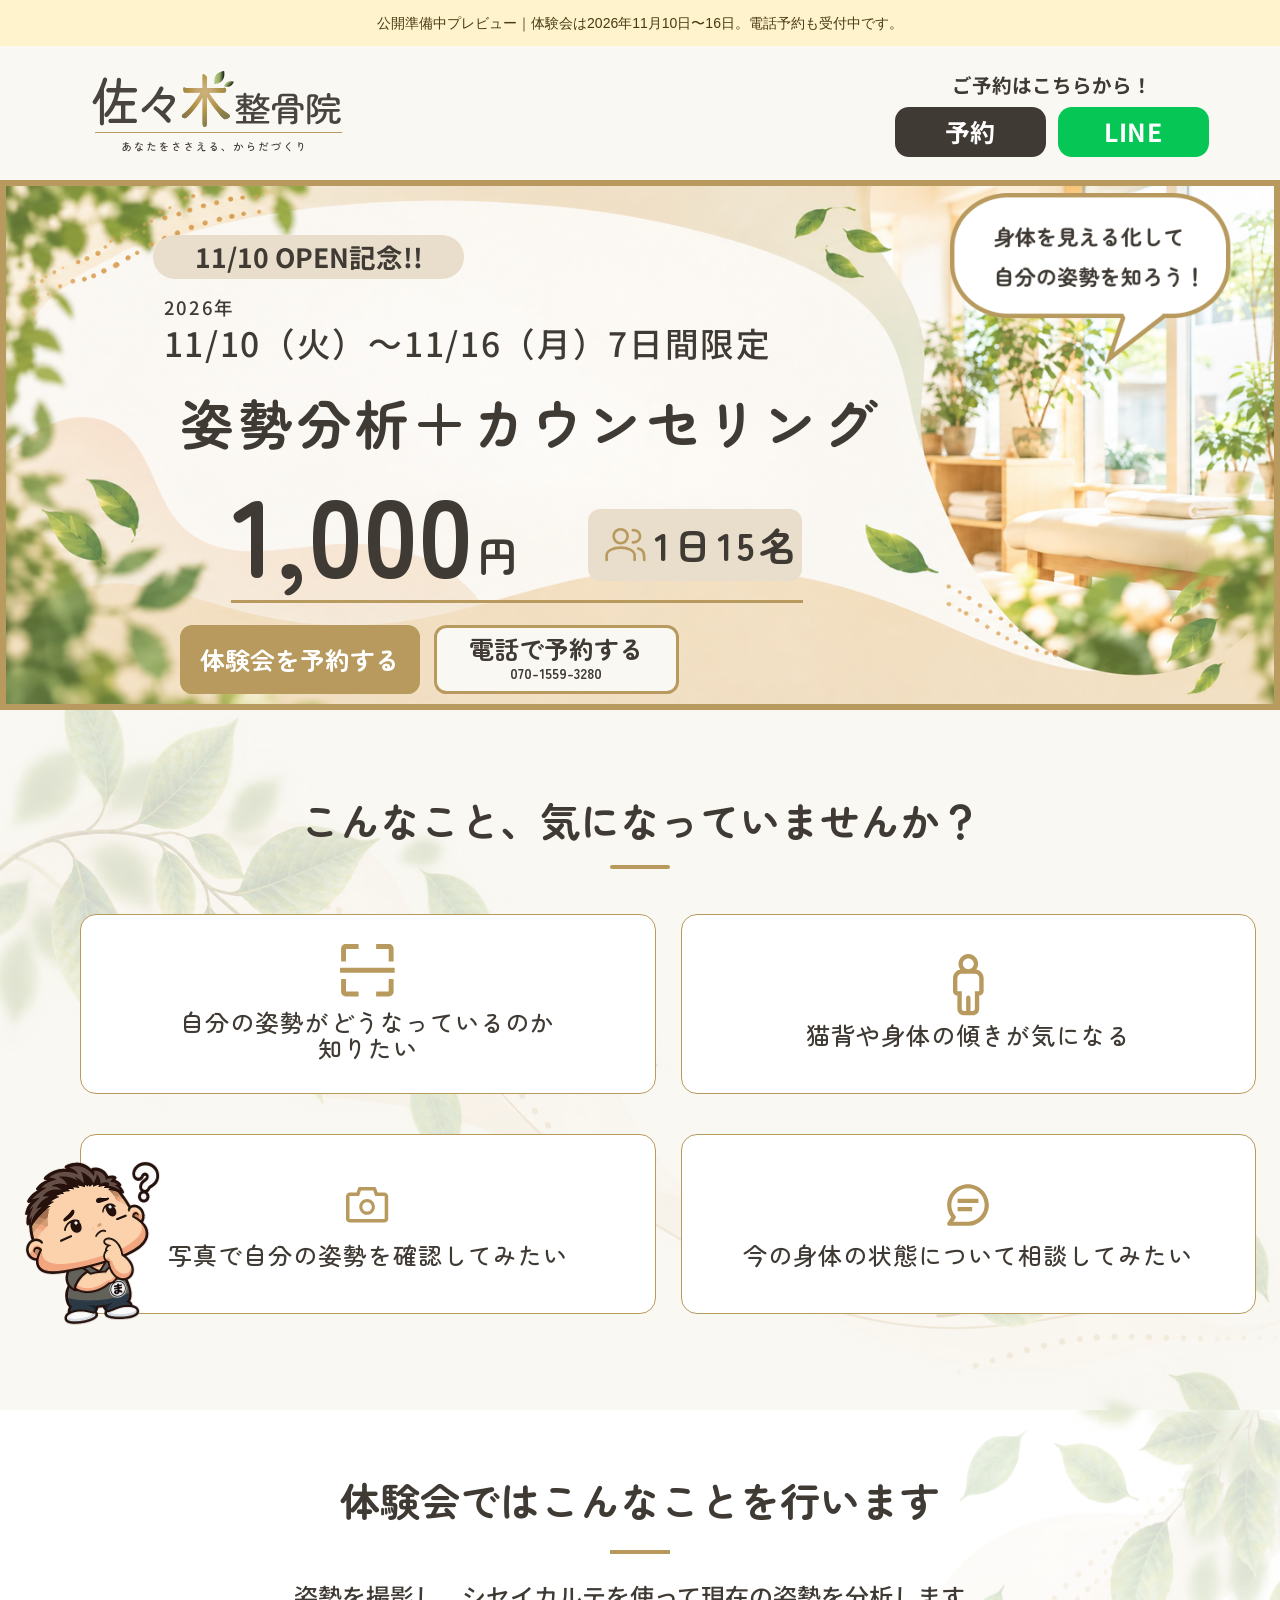
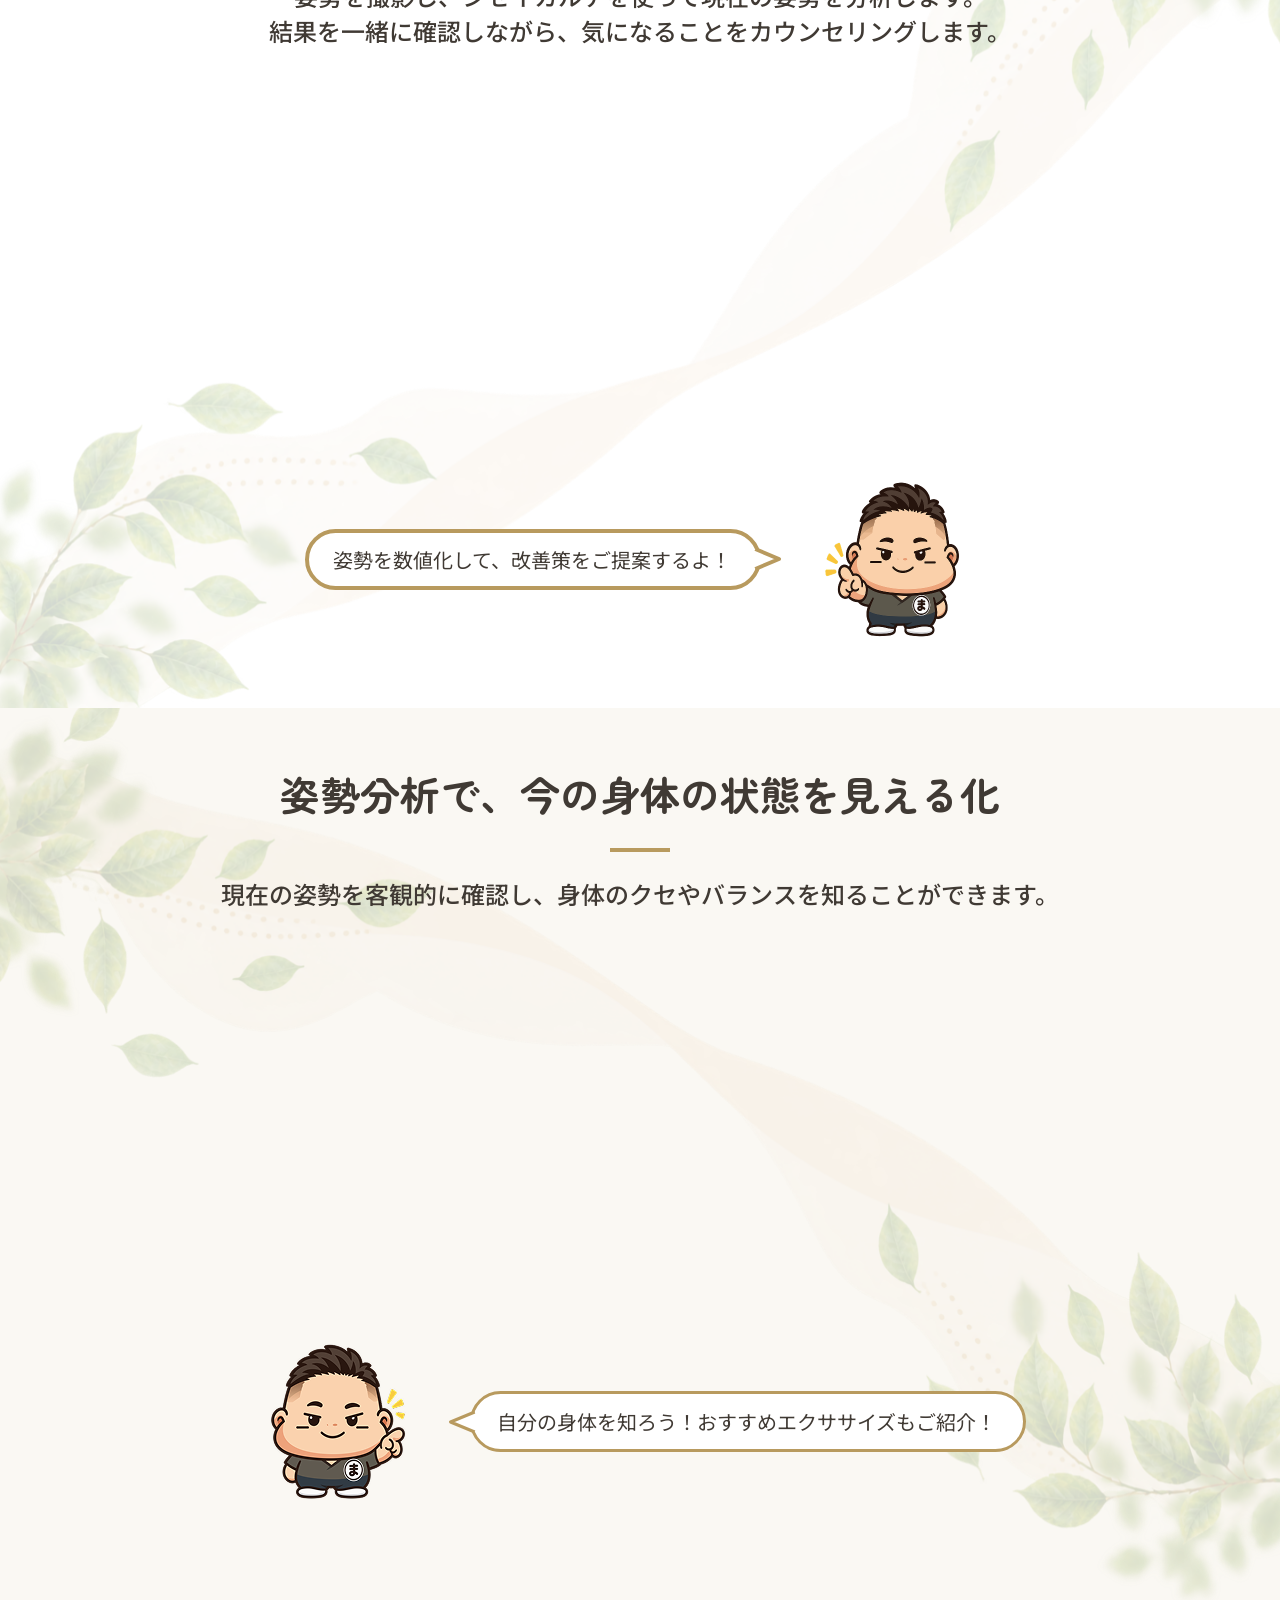
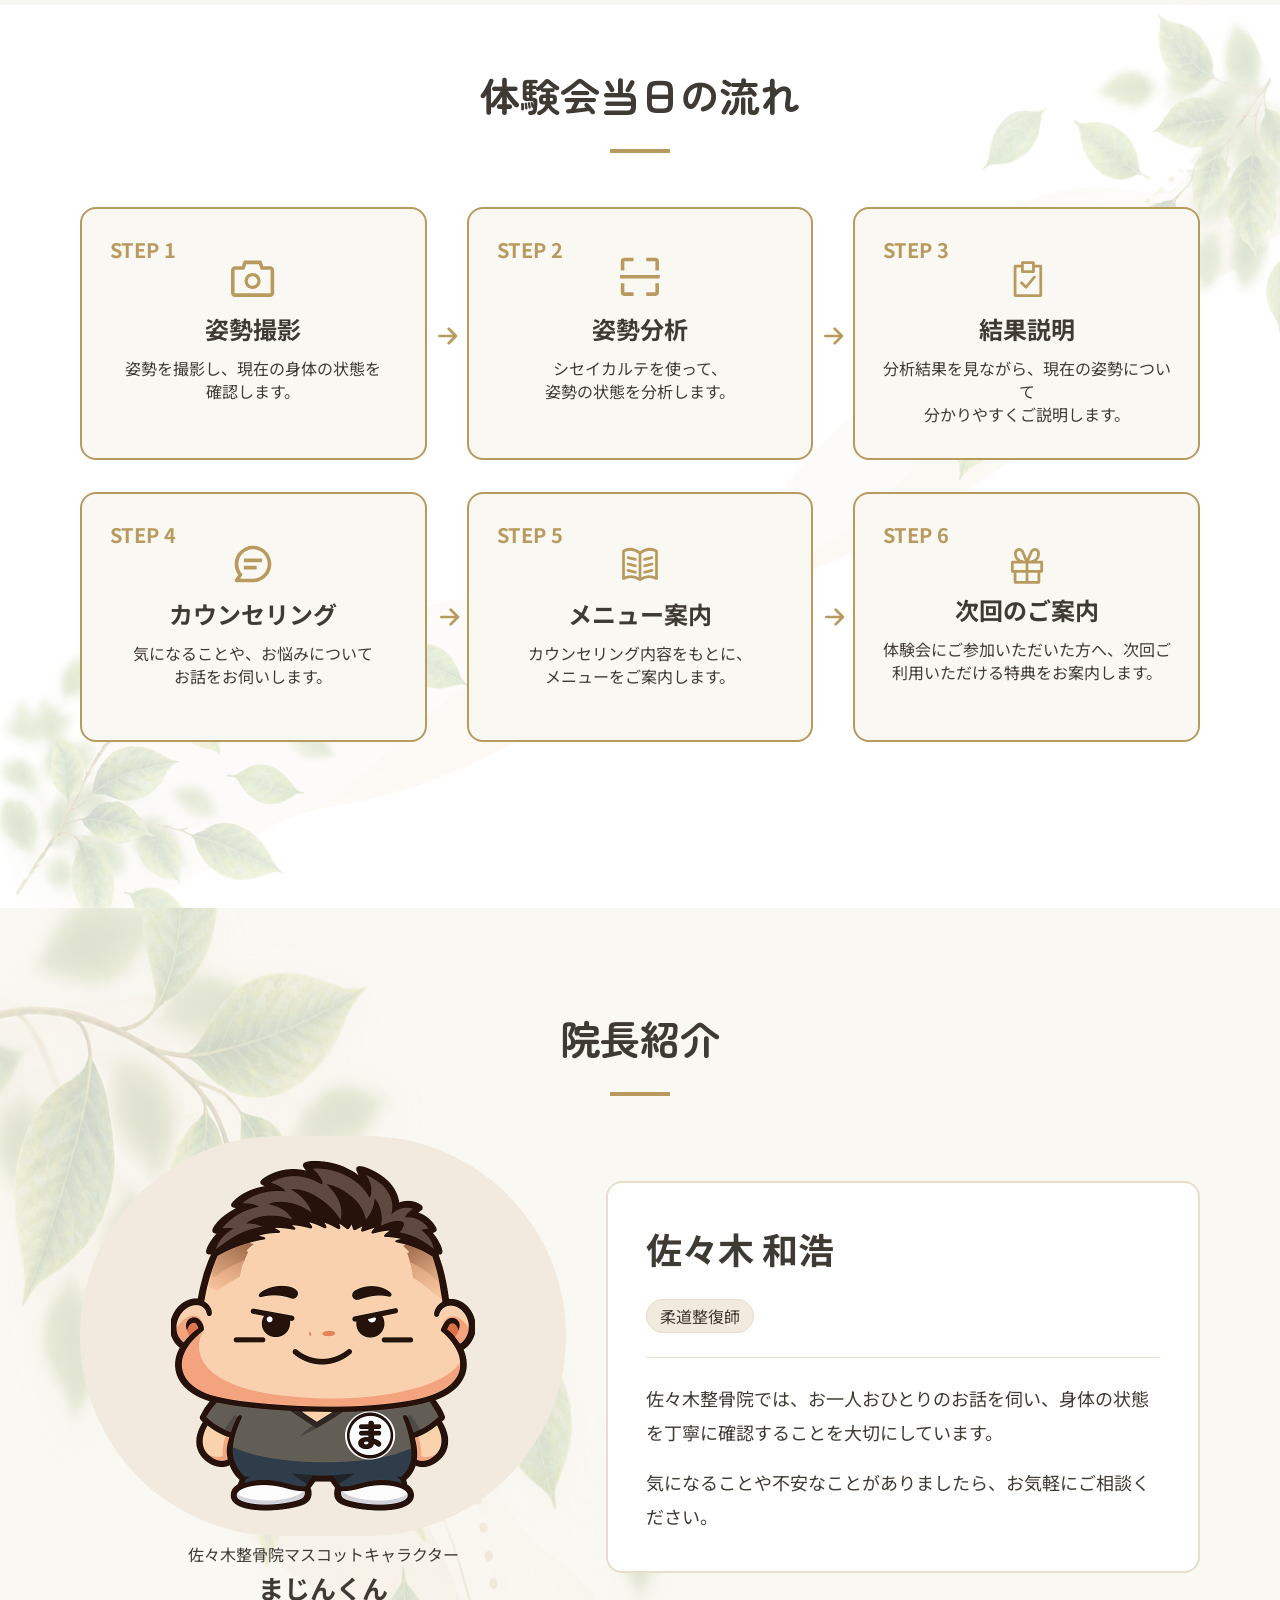
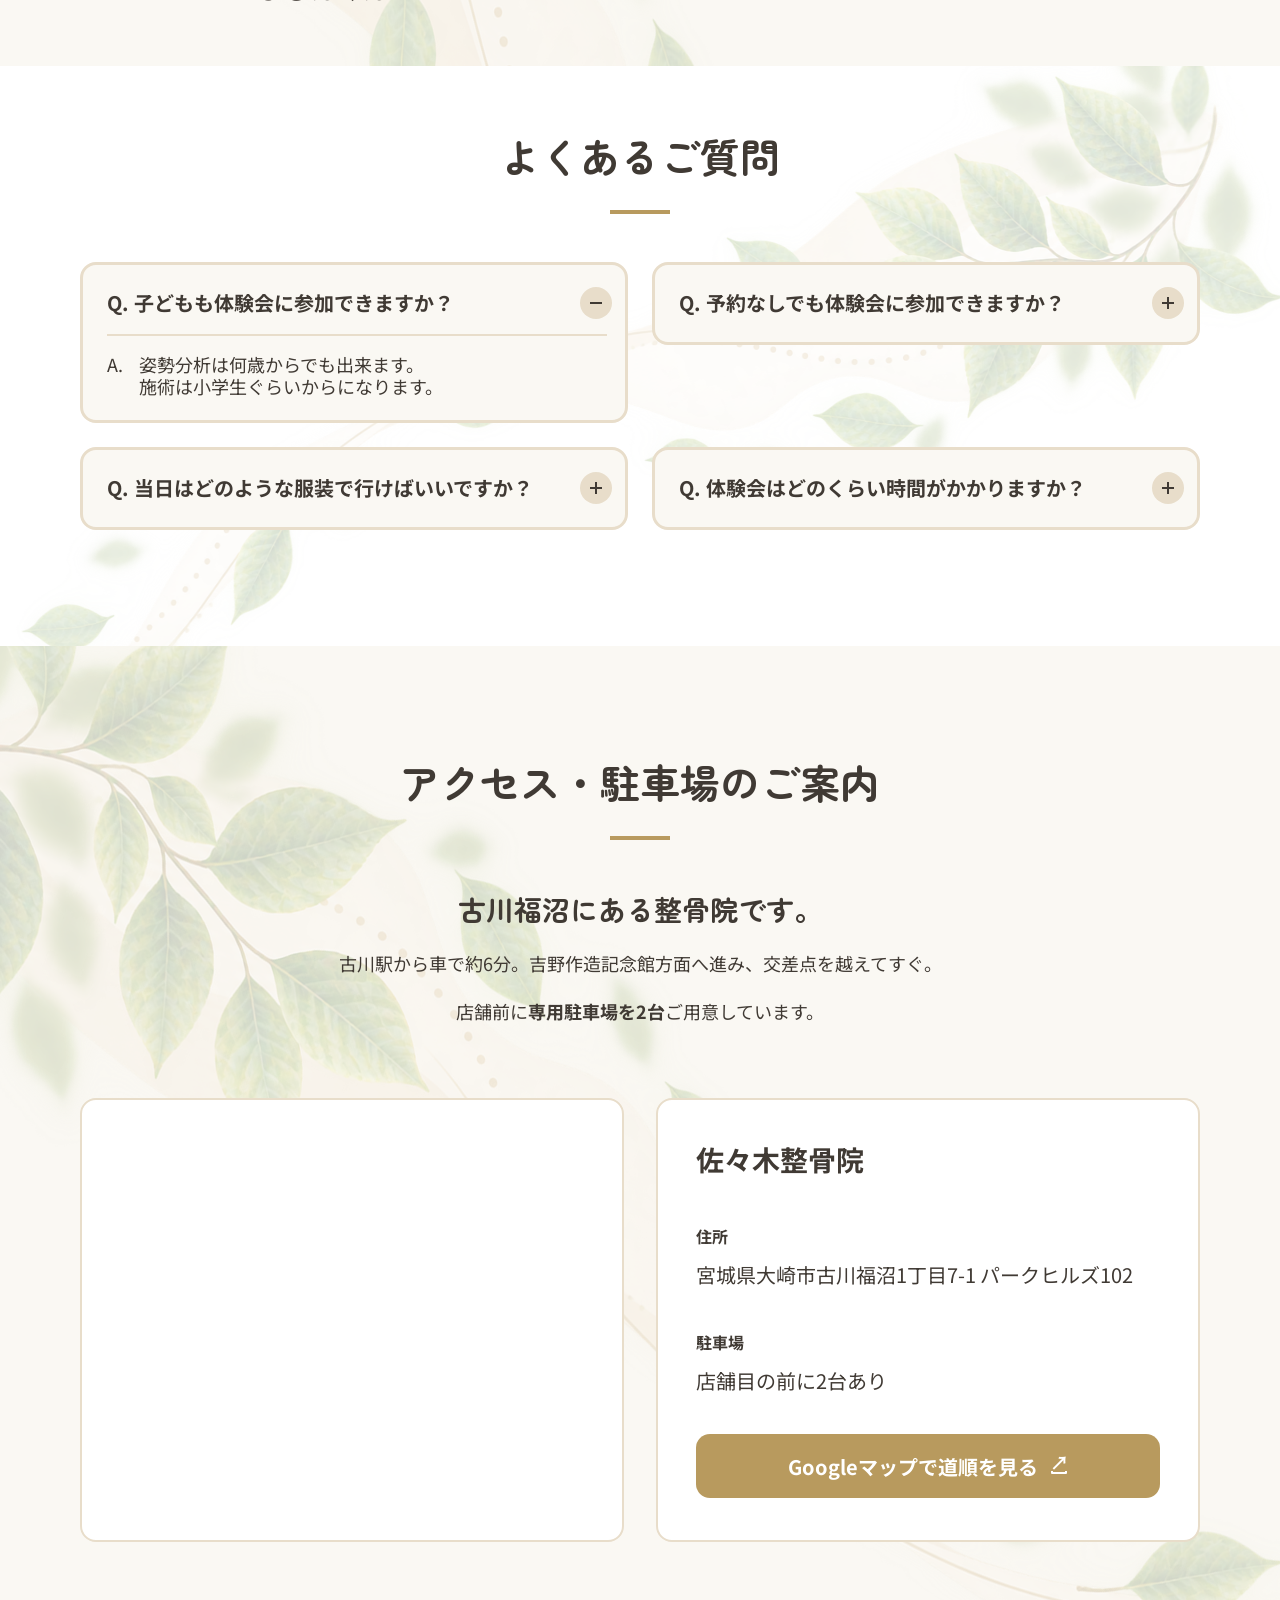
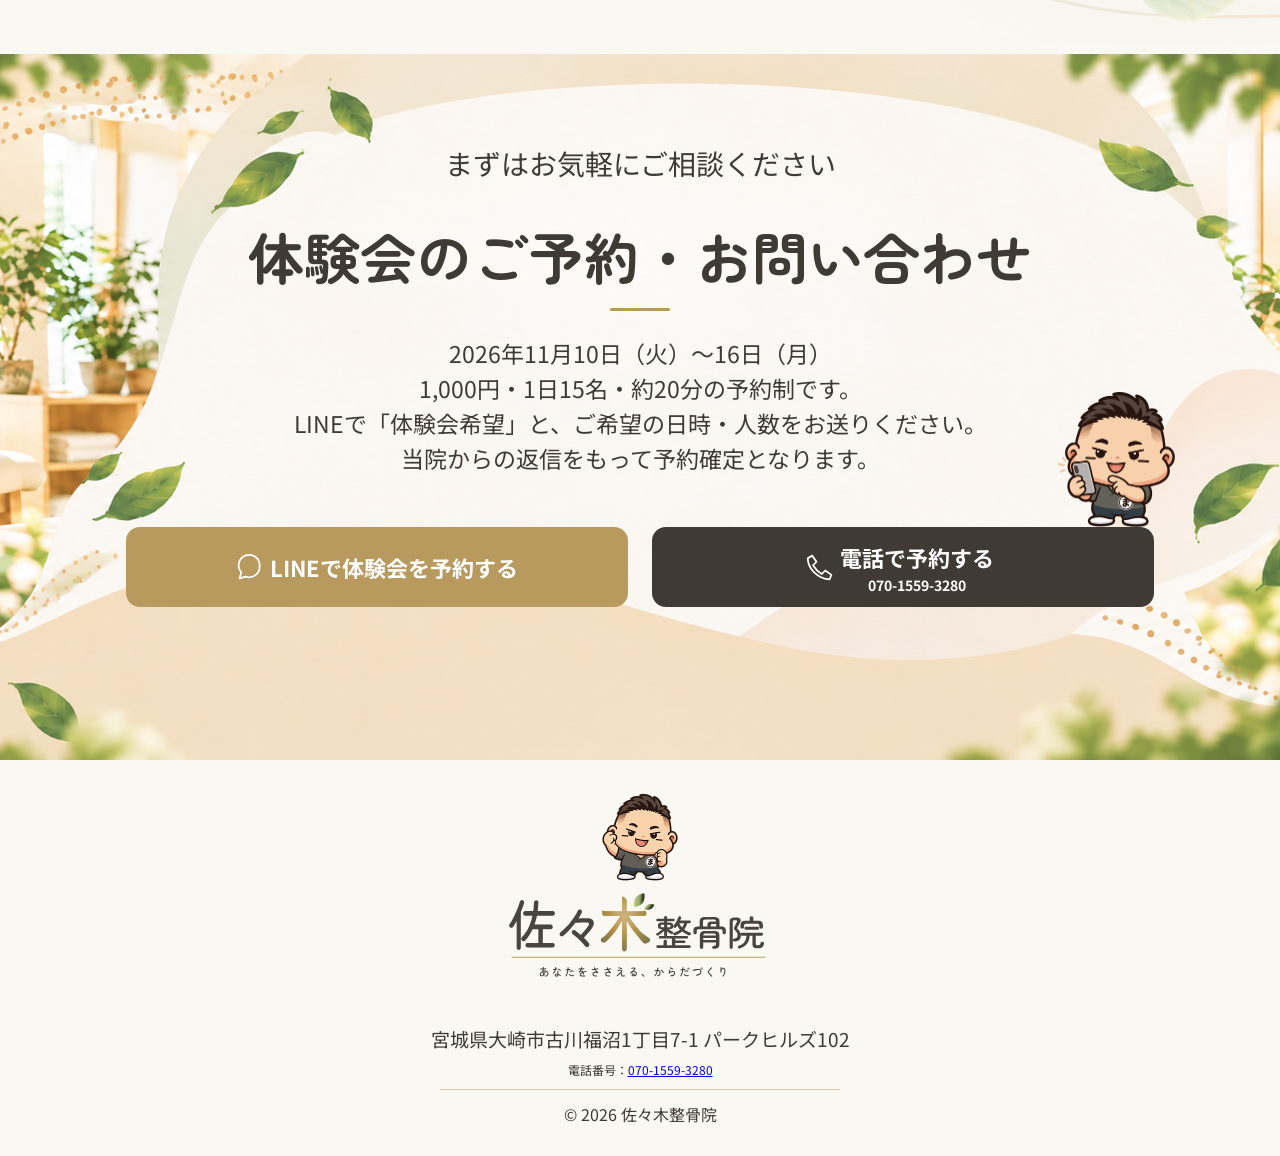
==== commit 3528ab39: "Connect LINE and phone booking CTAs" ====
--- a/index.html
+++ b/index.html
@@ -15,7 +15,7 @@
     <meta name="robots" content="noindex, nofollow">
 </head>
 <body>
-  <aside class="preview-notice">公開準備中プレビュー｜体験会は2026年11月10日〜16日。電話予約は準備中です。</aside>
+  <aside class="preview-notice">公開準備中プレビュー｜体験会は2026年11月10日〜16日。電話予約も受付中です。</aside>
   <header class="site-header">
     <div class="container header-inner">
       <a class="header-logo" href="./" aria-label="佐々木整骨院">
@@ -25,7 +25,7 @@
         <div class="header-reserve">
           <div class="header-cta-note">ご予約はこちらから！</div>
           <div class="header-ctas">
-            <a class="btn btn-reserve" href="#contact-title">予約</a>
+            <a class="btn btn-reserve" href="https://lin.ee/tBGermr" target="_blank" rel="noopener noreferrer">予約</a>
             <a class="btn btn-line" href="https://lin.ee/tBGermr" target="_blank" rel="noopener noreferrer">LINE</a>
           </div>
         </div>
@@ -53,7 +53,7 @@
 
           <div class="hero-ctas">
             <a class="btn btn-primary" href="https://lin.ee/tBGermr" target="_blank" rel="noopener noreferrer">体験会を予約する</a>
-            <button class="btn btn-secondary" type="button" disabled>電話予約は準備中</button>
+            <a class="btn btn-secondary" href="tel:07015593280"><span class="phone-copy"><span>電話で予約する</span><span class="phone-number">070-1559-3280</span></span></a>
           </div>
         </div>
         <div class="hero-visual" aria-hidden="true">
@@ -134,7 +134,7 @@
         <div class="lp-inner"><h2 class="lp-heading" id="faq-title">よくあるご質問</h2>
           <div class="lp-faq-grid">
             <article class="lp-faq-item lp-faq-open"><h3><button class="lp-faq-toggle" type="button" id="faq-question-1" aria-expanded="true" aria-controls="faq-answer-1">Q. 子どもも体験会に参加できますか？<span aria-hidden="true">−</span></button></h3><p id="faq-answer-1" aria-labelledby="faq-question-1"><span>A.</span>姿勢分析は何歳からでも出来ます。<br>施術は小学生ぐらいからになります。</p></article>
-            <article class="lp-faq-item"><h3><button class="lp-faq-toggle" type="button" id="faq-question-3" aria-expanded="false" aria-controls="faq-answer-3">Q. 予約なしでも体験会に参加できますか？<span aria-hidden="true">＋</span></button></h3><p id="faq-answer-3" aria-labelledby="faq-question-3" hidden><span>A.</span>体験会は予約制です。LINEからご予約ください。電話予約は準備中です。</p></article>
+            <article class="lp-faq-item"><h3><button class="lp-faq-toggle" type="button" id="faq-question-3" aria-expanded="false" aria-controls="faq-answer-3">Q. 予約なしでも体験会に参加できますか？<span aria-hidden="true">＋</span></button></h3><p id="faq-answer-3" aria-labelledby="faq-question-3" hidden><span>A.</span>体験会は予約制です。LINEまたはお電話からご予約ください。</p></article>
             <article class="lp-faq-item"><h3><button class="lp-faq-toggle" type="button" id="faq-question-2" aria-expanded="false" aria-controls="faq-answer-2">Q. 当日はどのような服装で行けばいいですか？<span aria-hidden="true">＋</span></button></h3><p id="faq-answer-2" aria-labelledby="faq-question-2" hidden><span>A.</span>動きやすい服装でお越しください。お着替えもご用意しています。</p></article>
             <article class="lp-faq-item"><h3><button class="lp-faq-toggle" type="button" id="faq-question-4" aria-expanded="false" aria-controls="faq-answer-4">Q. 体験会はどのくらい時間がかかりますか？<span aria-hidden="true">＋</span></button></h3><p id="faq-answer-4" aria-labelledby="faq-question-4" hidden><span>A.</span>約20分を予定しています。</p></article>
           </div>
@@ -143,11 +143,11 @@
       <section class="lp-access lp-section" aria-labelledby="access-title">
         <div class="lp-inner"><h2 class="lp-heading" id="access-title">アクセス・駐車場のご案内</h2>
           <div class="lp-access-intro"><h3>古川福沼にある整骨院です。</h3><p>古川駅から車で約6分。吉野作造記念館方面へ進み、交差点を越えてすぐ。</p><p>店舗前に<strong>専用駐車場を2台</strong>ご用意しています。</p></div>
-          <div class="lp-access-grid"><div class="lp-map-placeholder"><iframe title="佐々木整骨院の所在地（宮城県大崎市古川福沼1丁目7-1）" src="https://maps.google.com/maps?q=%E5%AE%AE%E5%9F%8E%E7%9C%8C%E5%A4%A7%E5%B4%8E%E5%B8%82%E5%8F%A4%E5%B7%9D%E7%A6%8F%E6%B2%BC1%E4%B8%81%E7%9B%AE7-1&amp;output=embed" loading="lazy" referrerpolicy="no-referrer-when-downgrade" allowfullscreen></iframe></div><div class="lp-access-card"><h3>佐々木整骨院</h3><dl><dt>住所</dt><dd class="lp-access-address"><span class="lp-access-postal">〒989-6105<br></span>宮城県大崎市古川福沼1丁目7-1<br class="lp-access-address-break"> パークヒルズ102</dd><dt>駐車場</dt><dd><span class="lp-access-parking-pc">店舗目の前に2台あり</span><span class="lp-access-parking-sp">店舗前の専用駐車場2台あり</span></dd></dl><a class="lp-map-link" href="https://www.google.com/maps/dir/?api=1&amp;destination=%E3%80%92989-6105%20%E5%AE%AE%E5%9F%8E%E7%9C%8C%E5%A4%A7%E5%B4%8E%E5%B8%82%E5%8F%A4%E5%B7%9D%E7%A6%8F%E6%B2%BC1%E4%B8%81%E7%9B%AE7-1%20%E3%83%91%E3%83%BC%E3%82%AF%E3%83%92%E3%83%AB%E3%82%BA102" target="_blank" rel="noopener noreferrer">Googleマップで道順を見る <span aria-hidden="true">↗</span></a></div></div>
+                <div class="lp-access-grid"><div class="lp-map-placeholder"><iframe title="佐々木整骨院の所在地（宮城県大崎市古川福沼1丁目7-1 パークヒルズ102）" src="https://www.google.com/maps/embed?pb=!1m18!1m12!1m3!1d3118.8140853382542!2d140.9723895!3d38.584128899999996!2m3!1f0!2f0!3f0!3m2!1i1024!2i768!4f13.1!3m3!1m2!1s0x5f8913259c5616df%3A0xccb74fc03984ee79!2z5L2Q44CF5pyo5pW06aqo6Zmi!5e0!3m2!1sja!2sjp!4v1791988123013!5m2!1sja!2sjp" loading="lazy" referrerpolicy="no-referrer-when-downgrade" allowfullscreen></iframe></div><div class="lp-access-card"><h3>佐々木整骨院</h3><dl><dt>住所</dt><dd class="lp-access-address"><span class="lp-access-postal">〒989-6105<br></span>宮城県大崎市古川福沼1丁目7-1<br class="lp-access-address-break"> パークヒルズ102</dd><dt>駐車場</dt><dd><span class="lp-access-parking-pc">店舗目の前に2台あり</span><span class="lp-access-parking-sp">店舗前の専用駐車場2台あり</span></dd></dl><a class="lp-map-link" href="https://www.google.com/maps/dir/?api=1&amp;destination=38.5842095%2C140.9722274&amp;travelmode=driving" target="_blank" rel="noopener noreferrer">Googleマップで道順を見る <span aria-hidden="true">↗</span></a></div></div>
         </div>
       </section>
-      <section class="lp-contact" aria-labelledby="contact-title"><div class="lp-inner"><p class="lp-contact-lead">まずはお気軽にご相談ください</p><h2 class="lp-heading" id="contact-title">体験会のご予約・<br class="lp-contact-break-sp">お問い合わせ</h2><p class="lp-contact-note">2026年11月10日（火）〜16日（月）<br>1,000円・1日15名・約20分の予約制です。<br>LINEで「体験会希望」と、ご希望の日時・人数をお送りください。<br>当院からの返信をもって予約確定となります。</p><div class="lp-contact-actions"><a class="contact-link" href="https://lin.ee/tBGermr" target="_blank" rel="noopener noreferrer"><span aria-hidden="true"><svg class="lp-contact-icon-pc" viewBox="0 0 32 32"><path d="M27 15a12 12 0 0 1-16 12l-7 2 2-7A12 12 0 1 1 27 15z"/></svg><svg class="lp-contact-icon-sp" viewBox="0 0 32 32"><path d="M27 15a12 12 0 0 1-16 12l-7 2 2-7A12 12 0 1 1 27 15z"/></svg></span> LINEで体験会を予約する</a><button type="button" disabled><span aria-hidden="true"><svg class="lp-contact-icon-pc" viewBox="0 0 32 32"><path d="m7 3 5 7-4 4c3 5 5 7 10 10l4-4 7 5-2 5C14 30 2 18 2 6z"/></svg><svg class="lp-contact-icon-sp" viewBox="0 0 32 32"><path d="m7 3 5 7-4 4c3 5 5 7 10 10l4-4 7 5-2 5C14 30 2 18 2 6z"/></svg></span> 電話予約は準備中</button><picture><source media="(max-width:1023px)" srcset="images/majinkun_cta.png"><img src="images/majinkun_cta.png" alt="" aria-hidden="true" width="234" height="271" decoding="async" loading="lazy"></picture></div></div></section>
-      <footer class="lp-footer"><picture><source media="(max-width:1023px)" srcset="images/majinkun_footer.png"><img class="lp-footer-mascot" src="images/majinkun_footer.png" alt="まじんくん" width="188" height="188" decoding="async" loading="lazy"></picture><img class="lp-footer-logo" src="images/header__logo.svg" alt="佐々木整骨院 あなたをささえる、からだづくり"><p><span class="lp-footer-postal">〒989-6105<br></span>宮城県大崎市古川福沼1丁目7-1<br class="lp-footer-address-break"> パークヒルズ102</p><small>電話予約は準備中です</small><div class="lp-copyright">© 2026 佐々木整骨院</div></footer>
+      <section class="lp-contact" aria-labelledby="contact-title"><div class="lp-inner"><p class="lp-contact-lead">まずはお気軽にご相談ください</p><h2 class="lp-heading" id="contact-title">体験会のご予約・<br class="lp-contact-break-sp">お問い合わせ</h2><p class="lp-contact-note">2026年11月10日（火）〜16日（月）<br>1,000円・1日15名・約20分の予約制です。<br>LINEで「体験会希望」と、ご希望の日時・人数をお送りください。<br>当院からの返信をもって予約確定となります。</p><div class="lp-contact-actions"><a class="contact-link" href="https://lin.ee/tBGermr" target="_blank" rel="noopener noreferrer"><span aria-hidden="true"><svg class="lp-contact-icon-pc" viewBox="0 0 32 32"><path d="M27 15a12 12 0 0 1-16 12l-7 2 2-7A12 12 0 1 1 27 15z"/></svg><svg class="lp-contact-icon-sp" viewBox="0 0 32 32"><path d="M27 15a12 12 0 0 1-16 12l-7 2 2-7A12 12 0 1 1 27 15z"/></svg></span> LINEで体験会を予約する</a><a class="contact-link" href="tel:07015593280"><span aria-hidden="true"><svg class="lp-contact-icon-pc" viewBox="0 0 32 32"><path d="m7 3 5 7-4 4c3 5 5 7 10 10l4-4 7 5-2 5C14 30 2 18 2 6z"/></svg><svg class="lp-contact-icon-sp" viewBox="0 0 32 32"><path d="m7 3 5 7-4 4c3 5 5 7 10 10l4-4 7 5-2 5C14 30 2 18 2 6z"/></svg></span> <span class="phone-copy"><span>電話で予約する</span><span class="phone-number">070-1559-3280</span></span></a><picture><source media="(max-width:1023px)" srcset="images/majinkun_cta.png"><img src="images/majinkun_cta.png" alt="" aria-hidden="true" width="234" height="271" decoding="async" loading="lazy"></picture></div></div></section>
+      <footer class="lp-footer"><picture><source media="(max-width:1023px)" srcset="images/majinkun_footer.png"><img class="lp-footer-mascot" src="images/majinkun_footer.png" alt="まじんくん" width="188" height="188" decoding="async" loading="lazy"></picture><img class="lp-footer-logo" src="images/header__logo.svg" alt="佐々木整骨院 あなたをささえる、からだづくり"><p><span class="lp-footer-postal">〒989-6105<br></span>宮城県大崎市古川福沼1丁目7-1<br class="lp-footer-address-break"> パークヒルズ102</p><small>電話番号：<a href="tel:07015593280">070-1559-3280</a></small><div class="lp-copyright">© 2026 佐々木整骨院</div></footer>
     </div>
   </main>
 
--- a/css/style.css
+++ b/css/style.css
@@ -265,13 +265,13 @@
   .lp-contact-break-sp{display:inline}
   .lp-contact .lp-contact-lead{order:1;margin:20px 0 0;font-size:14px;font-weight:500;line-height:1.6}
   .lp-contact .lp-contact-lead::after{content:"";display:block;width:40px;height:3px;background:#B89A5E;margin:14px auto 0}
-  .lp-contact .lp-contact-note{order:2;margin:16px 0 12px;padding-right:60px;font-size:14px;font-weight:500;line-height:1.6}
+  .lp-contact .lp-contact-note{order:2;margin:16px 0 12px;font-size:14px;font-weight:500;line-height:1.6}
   .lp-contact .lp-contact-actions{order:3;position:relative;display:flex;flex-direction:column;gap:12px}
   .lp-contact .lp-contact-actions :is(button,a.contact-link){display:flex;align-items:center;justify-content:center;gap:12px;width:100%;min-width:0;padding:14px 10px;border:0;border-radius:8px;background:#B89A5E;color:#fff;font-family:inherit;font-size:clamp(14px,4.1vw,16px);font-weight:700;line-height:1.5;opacity:1}
   .lp-contact .lp-contact-actions :is(button,a.contact-link):nth-child(2){background:#403A34}
   .lp-contact .lp-contact-actions .lp-contact-icon-pc{display:none}
   .lp-contact .lp-contact-actions .lp-contact-icon-sp{display:block;width:28px;height:28px;fill:none;stroke:currentColor;stroke-width:2;stroke-linecap:round;stroke-linejoin:round}
-  .lp-contact .lp-contact-actions img{position:absolute;right:0;bottom:calc(100% + 4px);display:block;width:76px;max-width:24vw;height:auto;pointer-events:none}
+  .lp-contact .lp-contact-actions img{order:-1;align-self:flex-end;display:block;width:76px;max-width:24vw;height:auto;pointer-events:none}
 }
 .lp-footer-break-sp{display:none}
 /* SP Footer: keep the reference's unassigned telephone number. */
@@ -407,6 +407,8 @@
 button:disabled{cursor:not-allowed}
 a:focus-visible,button:focus-visible{outline:3px solid #403A34;outline-offset:4px}
 .contact-link{text-decoration:none;display:flex;align-items:center;justify-content:center}
+.phone-copy{display:inline-flex;flex-direction:column;align-items:center;gap:4px}
+.phone-number{font-size:14px;line-height:1.2;white-space:nowrap}
 .lp-access .lp-map-placeholder{padding:0;overflow:hidden}
 .lp-map-placeholder iframe{width:100%;height:100%;min-height:280px;border:0;display:block}
 @media(min-width:1024px){
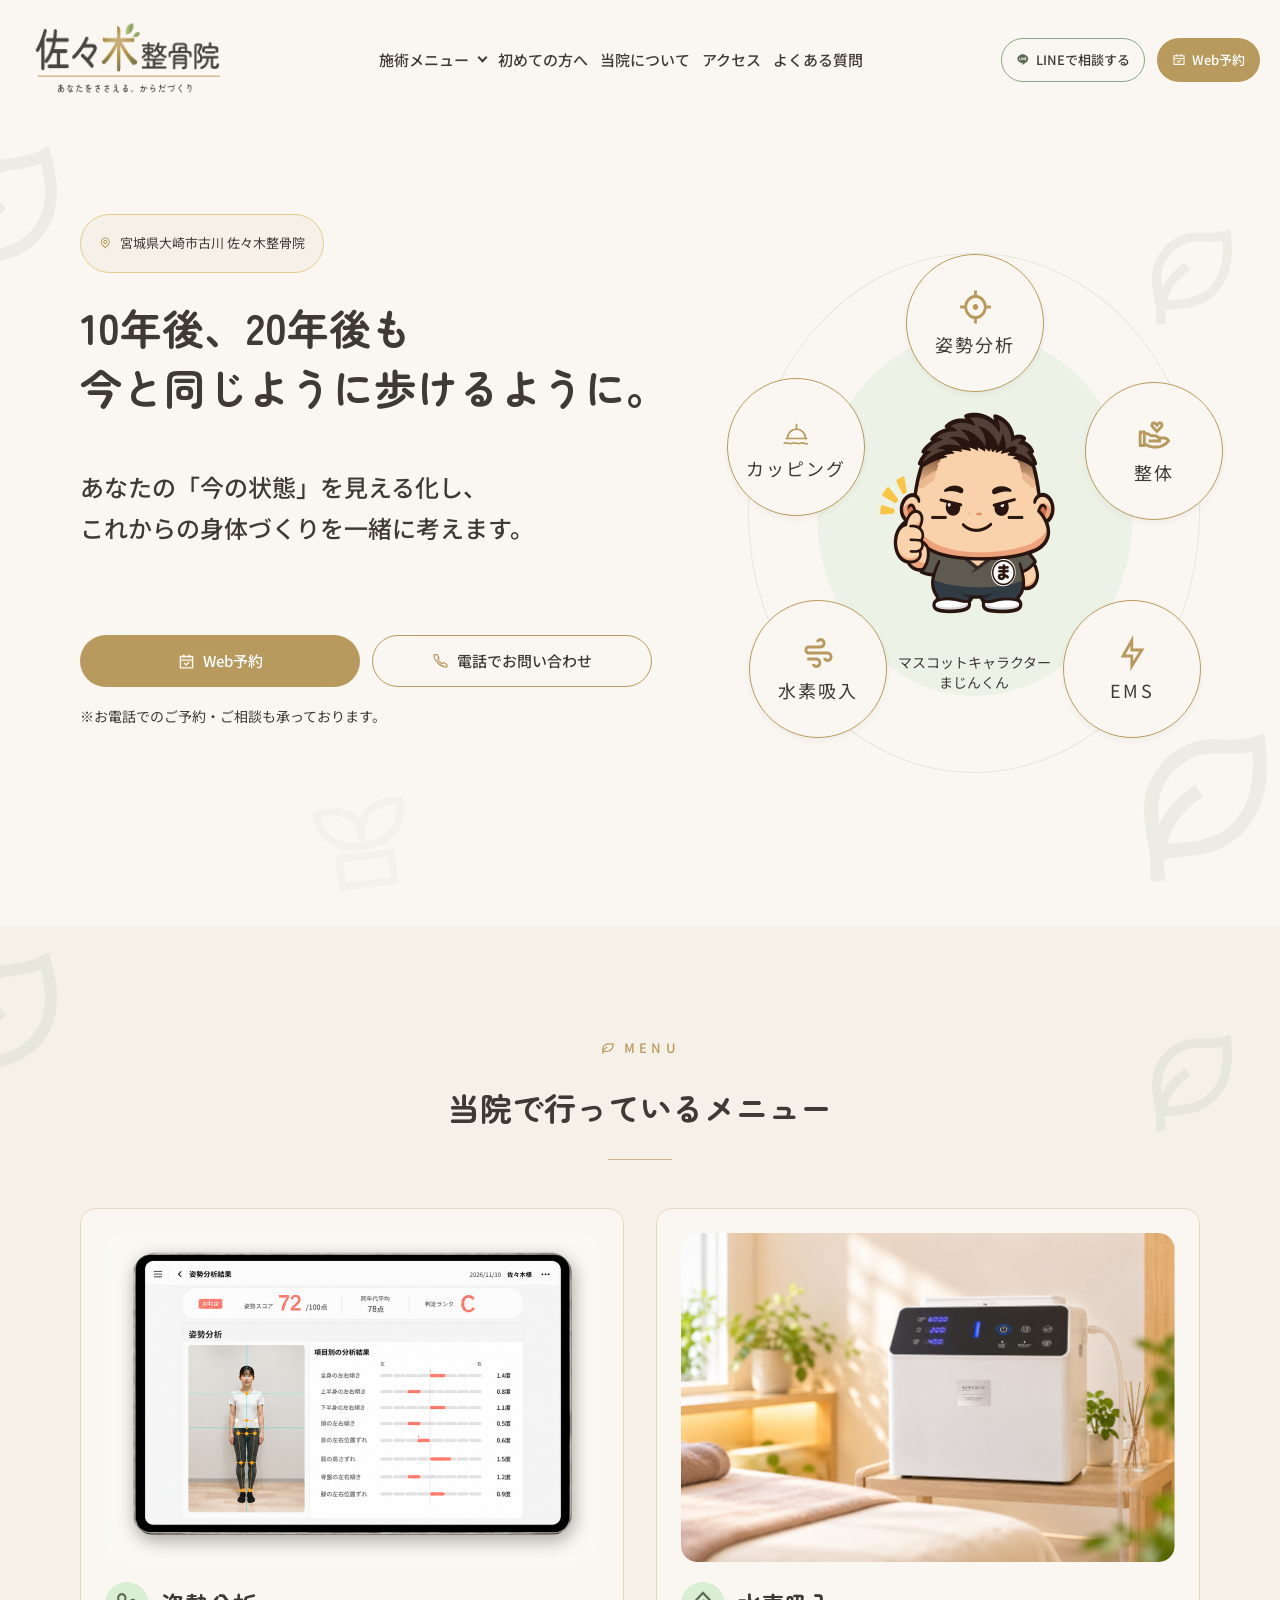
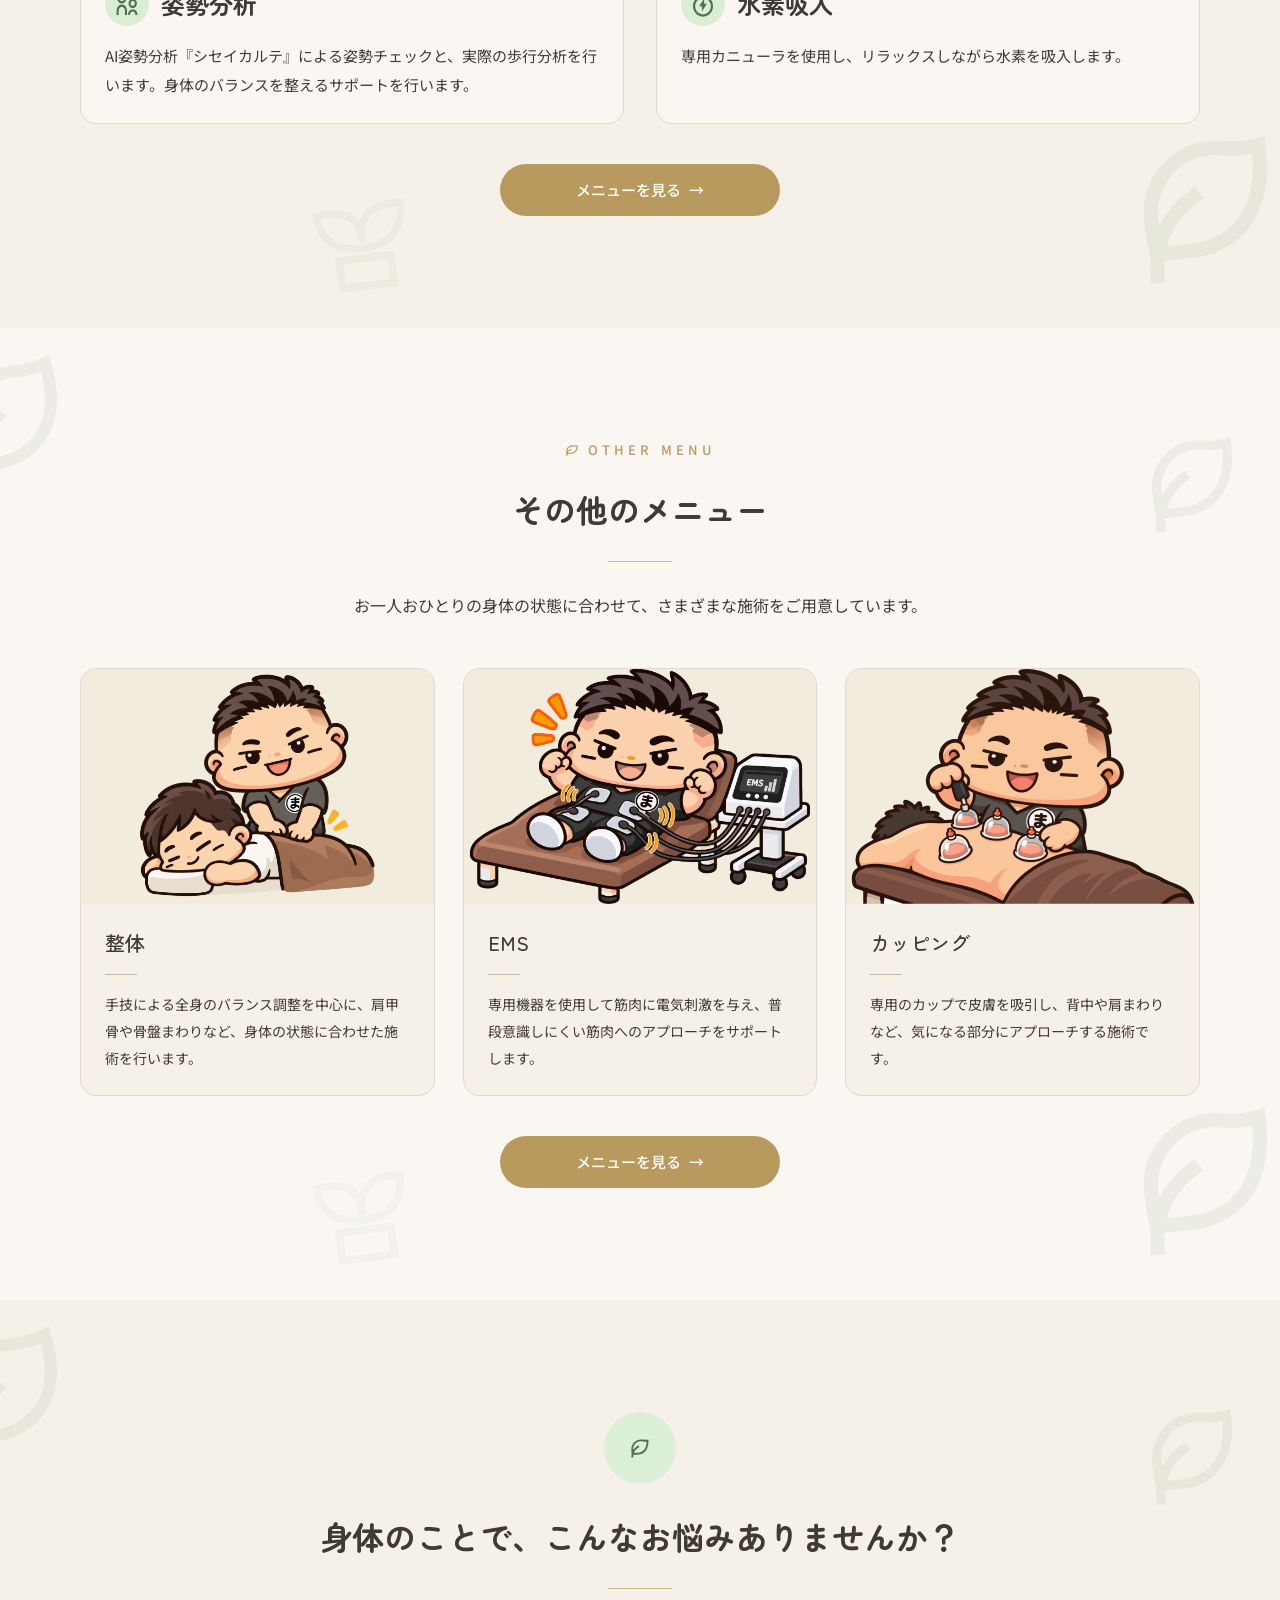
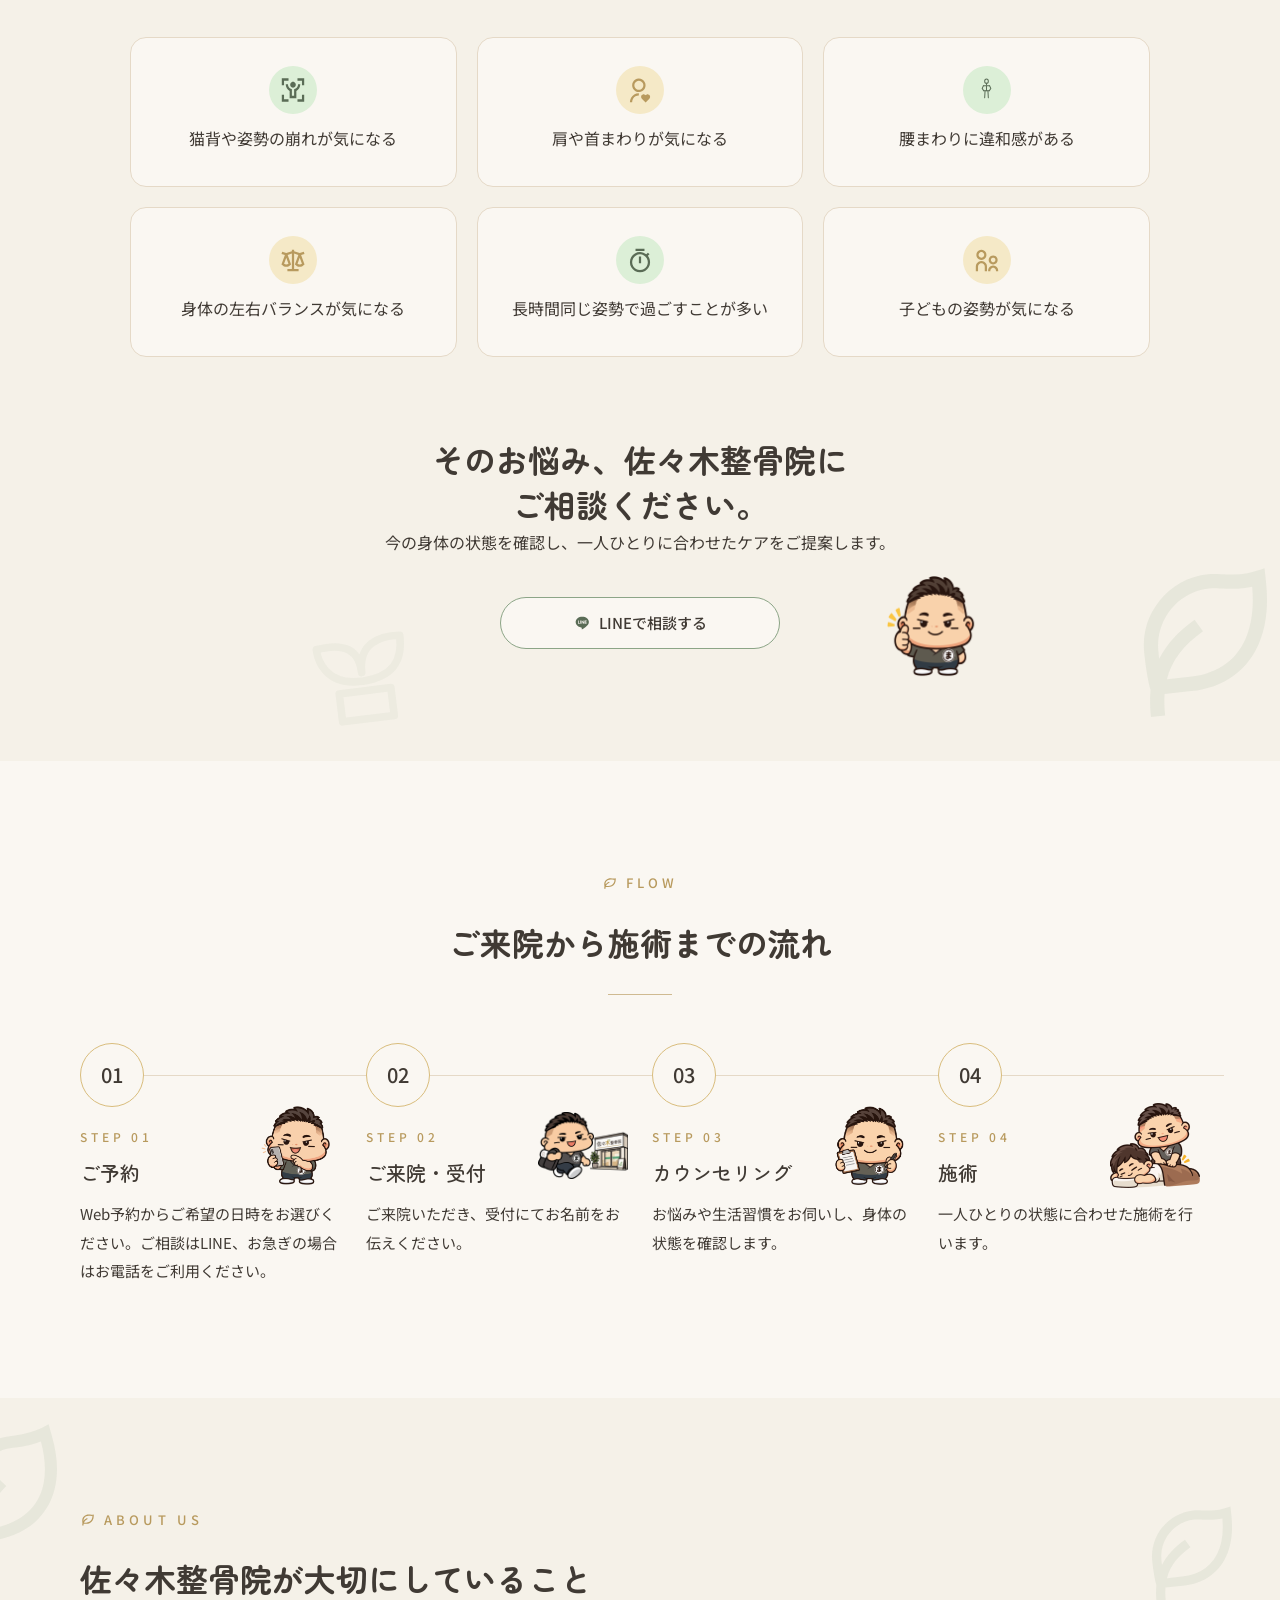
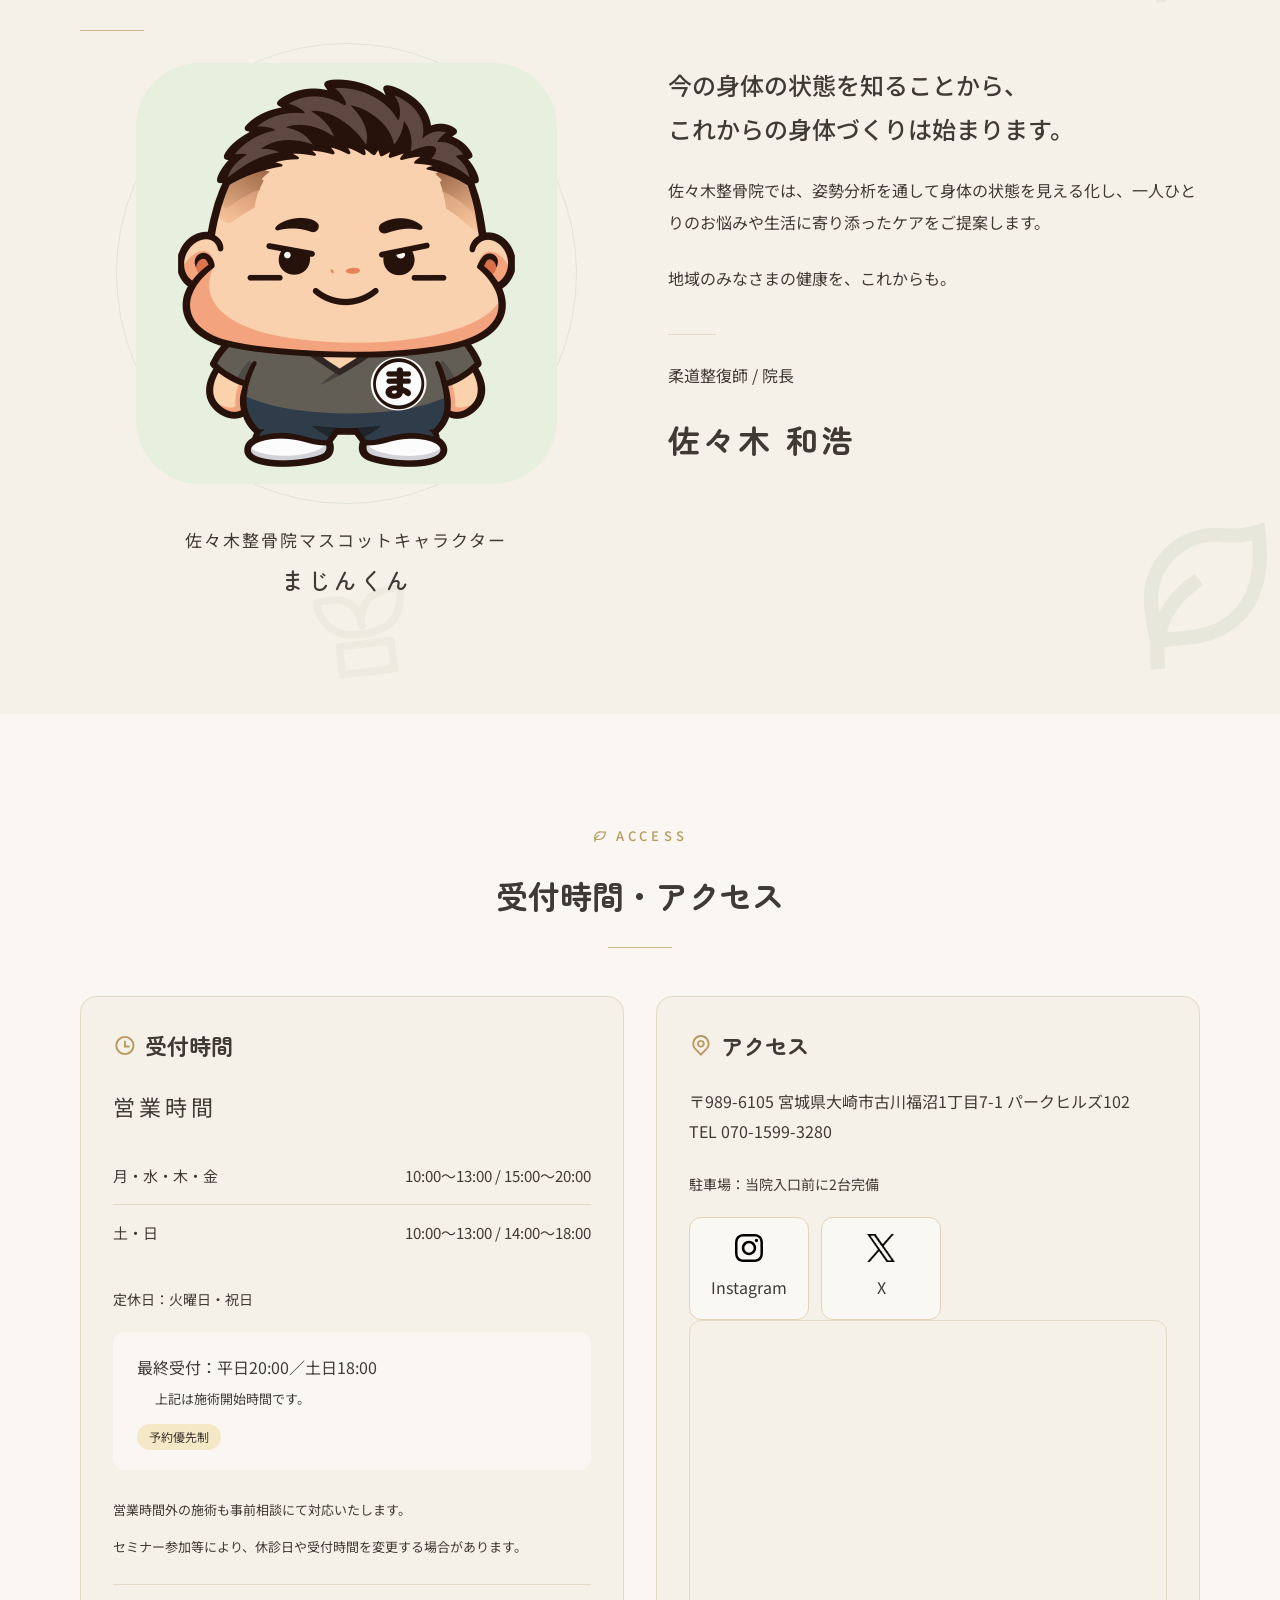
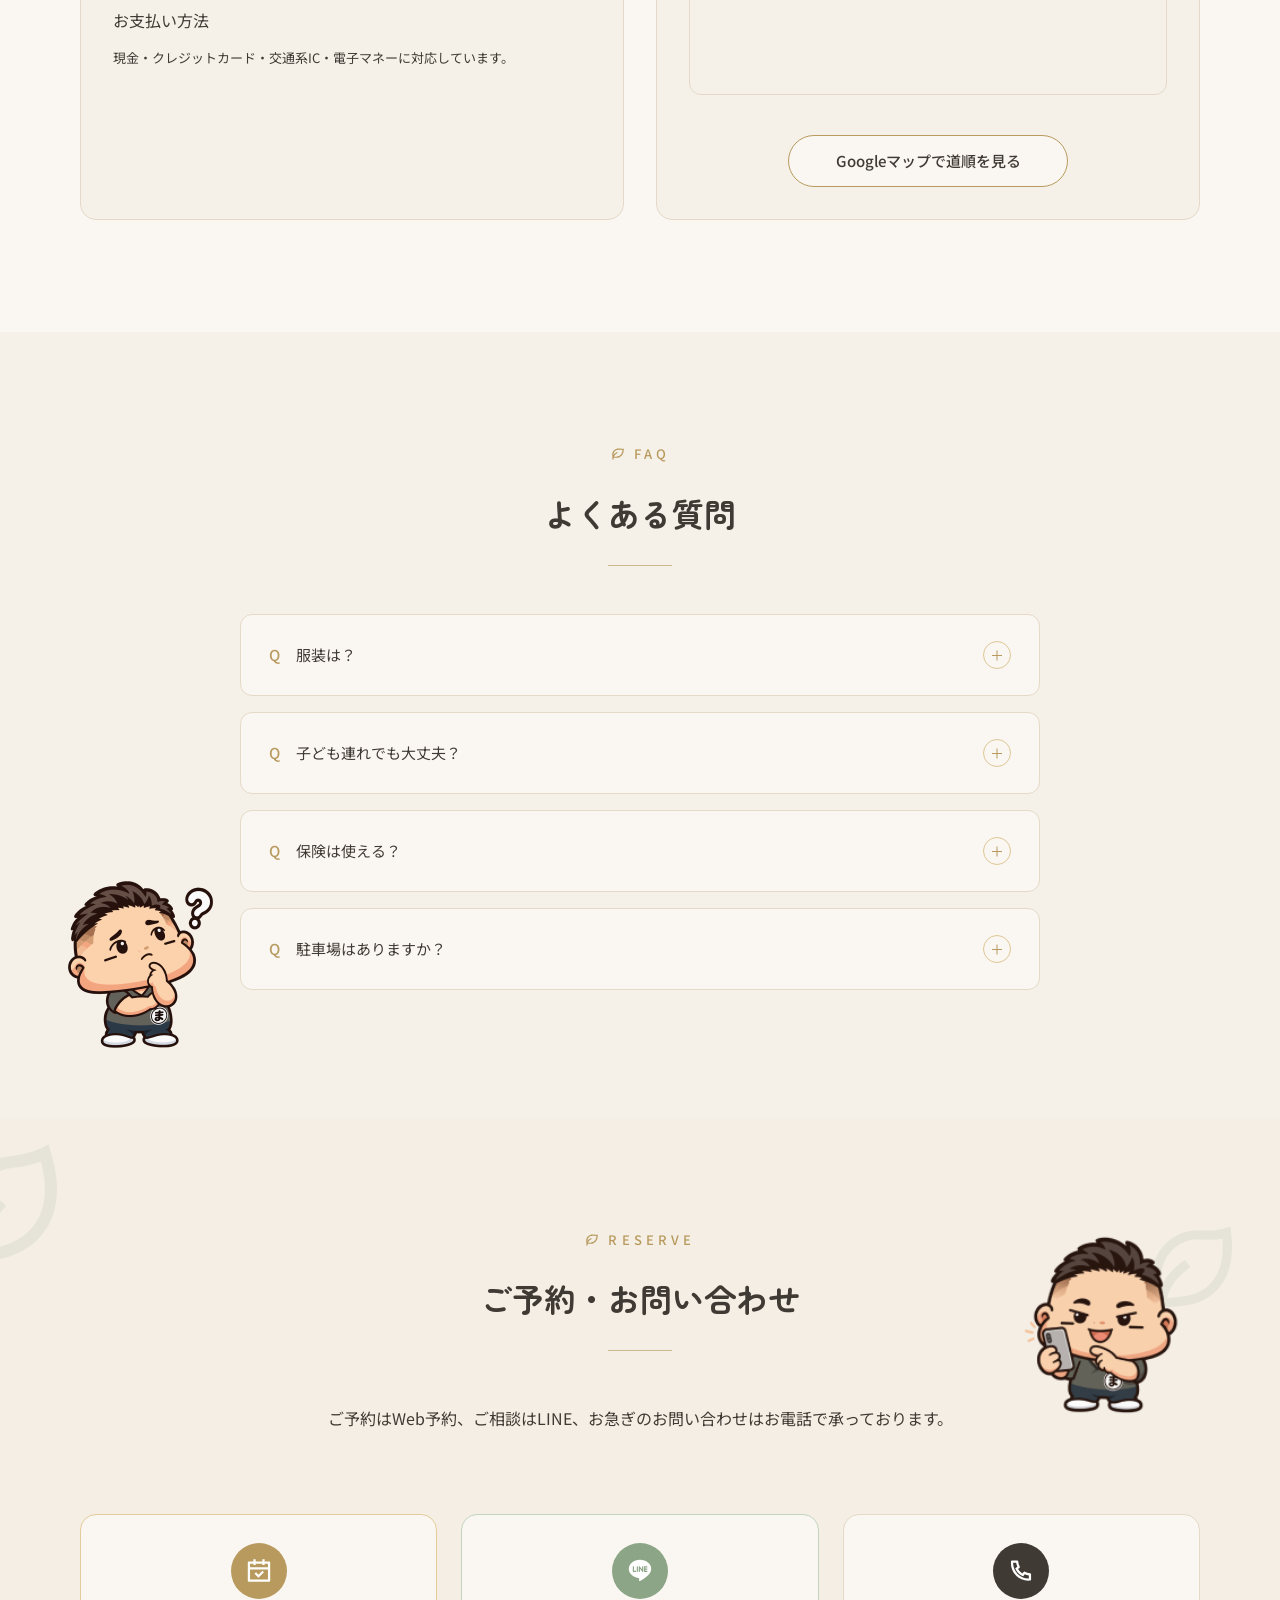
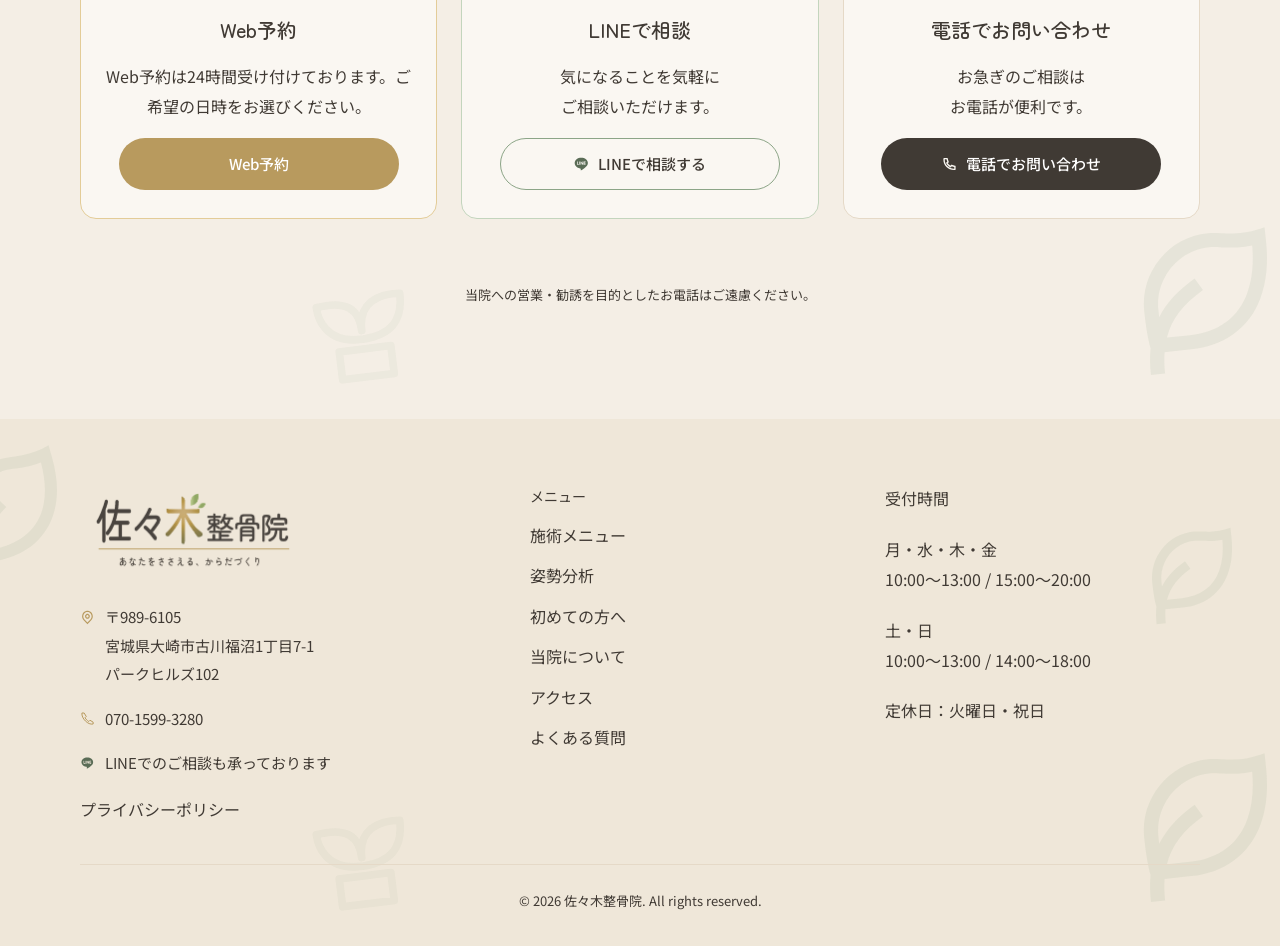
==== commit 10bd81de: "Publish approved clinic website and regular-service LP" ====
--- a/index.html
+++ b/index.html
@@ -1,156 +1,277 @@
-<!DOCTYPE html>
+
+<!doctype html>
 <html lang="ja">
 <head>
-    <meta charset="UTF-8">
-    <meta name="viewport" content="width=device-width, initial-scale=1.0">
-    <title>11/10〜11/16 姿勢分析体験会 | 佐々木整骨院・大崎市古川</title>
-    <meta name="description" content="宮城県大崎市古川の佐々木整骨院。2026年11月10日（火）〜16日（月）、姿勢分析＋カウンセリングの体験会を開催。1,000円・1日15名・約20分の予約制。LINEでご予約ください。">
-    <meta property="og:type" content="website">
-    <meta property="og:locale" content="ja_JP">
-    <meta property="og:site_name" content="佐々木整骨院">
-    <meta property="og:title" content="11/10〜11/16 姿勢分析体験会 | 佐々木整骨院">
-    <meta property="og:description" content="大崎市古川で姿勢分析＋カウンセリング。2026年11月10日〜16日、1,000円・1日15名・予約制。LINEからご予約いただけます。">
-    <!-- Set canonical, og:url and absolute og:image after the production URL is confirmed. -->
-    <link rel="stylesheet" href="css/style.css">
-    <meta name="robots" content="noindex, nofollow">
+  
+  
+  <!-- Microsoft Clarity: production HP only; disabled in previews. -->
+  <script data-clarity-loader>
+    (function () {
+      const preview = false;
+      if (preview || location.protocol !== 'https:' ||
+          !['sasaki-seikotsuin-majin.jp', 'www.sasaki-seikotsuin-majin.jp'].includes(location.hostname) ||
+          !/^\/(?:index\.html|first\.html|posture\.html|treatment\.html|hydrogen\.html)?$/.test(location.pathname) ||
+          window.clarity ||
+          document.querySelector('script[src*="clarity.ms/tag/"]')) return;
+      (function(c,l,a,r,i,t,y){
+        c[a]=c[a]||function(){(c[a].q=c[a].q||[]).push(arguments)};
+        t=l.createElement(r);t.async=1;t.src="https://www.clarity.ms/tag/"+i;
+        y=l.getElementsByTagName(r)[0];y.parentNode.insertBefore(t,y);
+      })(window, document, "clarity", "script", "z3rdyp1rtb");
+    })();
+  </script>
+  
+  <meta charset="utf-8"><meta name="viewport" content="width=device-width, initial-scale=1">
+    <!-- Site favicons -->
+  <link rel="icon" type="image/png" sizes="96x96" href="/favicon-96x96.png">
+  <link rel="icon" type="image/svg+xml" href="/favicon.svg">
+  <link rel="shortcut icon" href="/favicon.ico">
+  <link rel="apple-touch-icon" sizes="180x180" href="/apple-touch-icon.png">
+  <link rel="manifest" href="/site.webmanifest">
+
+  <link rel="canonical" href="https://sasaki-seikotsuin-majin.jp/">
+  <title>佐々木整骨院｜宮城県大崎市古川</title>
+  <meta name="description" content="宮城県大崎市古川の佐々木整骨院。姿勢分析、整体、EMS、水素吸入、カッピング。今の身体の状態を知ることから、これからの身体づくりを一緒に考えます。">
+  
+  <script>if(new URLSearchParams(location.search).get('export')==='1')document.documentElement.dataset.export='true';</script>
+  <link rel="stylesheet" href="./assets/css/fonts.css">
+  <link rel="stylesheet" href="./assets/css/tokens.css"><link rel="stylesheet" href="./assets/css/base.css"><link rel="stylesheet" href="./assets/css/components.css"><link rel="stylesheet" href="./assets/css/motion.css"><link rel="stylesheet" href="./assets/css/pages/top.css">
+  <script type="module" src="./assets/js/main.js"></script>
 </head>
-<body>
-  <aside class="preview-notice">公開準備中プレビュー｜体験会は2026年11月10日〜16日。電話予約も受付中です。</aside>
-  <header class="site-header">
-    <div class="container header-inner">
-      <a class="header-logo" href="./" aria-label="佐々木整骨院">
-        <img src="images/header__logo.svg" alt="佐々木整骨院 ロゴ">
-      </a>
-      <nav class="header-actions" aria-label="主要メニュー">
-        <div class="header-reserve">
-          <div class="header-cta-note">ご予約はこちらから！</div>
-          <div class="header-ctas">
-            <a class="btn btn-reserve" href="https://lin.ee/tBGermr" target="_blank" rel="noopener noreferrer">予約</a>
-            <a class="btn btn-line" href="https://lin.ee/tBGermr" target="_blank" rel="noopener noreferrer">LINE</a>
-          </div>
-        </div>
-      </nav>
-    </div>
-  </header>
-
-  <main>
-    <section class="hero" role="region" aria-label="ヒーロー">
-      <div class="hero-inner container">
-        <div class="hero-content">
-          <div class="hero-label">11/10 OPEN記念!!</div>
-          <div class="hero-period"><span class="event-year">2026年</span>11/10（火）〜11/16（月）7日間限定</div>
-          <h1 class="hero-title">姿勢分析＋カウンセリング</h1>
-
-          <div class="hero-pricing">
-            <div class="price-wrap">
-              <div class="price-row"><span class="price-value">1,000</span><span class="price-unit">円</span></div>
-            </div>
-            <div class="capacity-wrap">
-              <span class="capacity-icon" aria-hidden="true"></span>
-              <span class="capacity-value">1日15名</span>
-            </div>
-          </div>
-
-          <div class="hero-ctas">
-            <a class="btn btn-primary" href="https://lin.ee/tBGermr" target="_blank" rel="noopener noreferrer">体験会を予約する</a>
-            <a class="btn btn-secondary" href="tel:07015593280"><span class="phone-copy"><span>電話で予約する</span><span class="phone-number">070-1559-3280</span></span></a>
-          </div>
-        </div>
-        <div class="hero-visual" aria-hidden="true">
-          <picture class="hero-mascot-picture"><source media="(min-width:1024px)" srcset="images/majinkun_hero.png"><img class="hero-majin" src="images/majin-hero.png" alt="まじんくん" width="364" height="440" decoding="async"></picture>
-          <img class="hero-bubble hero-bubble--sp" src="images/hero-bubble-sp.png" alt="" width="380" height="228" decoding="async">
-          <img class="hero-bubble hero-bubble--pc" src="images/hero-bubble-pc.png" alt="" width="658" height="388" decoding="async">
-        </div>
-      </div>
-    </section>
-    <section class="problem-section" aria-label="こんなこと、気になっていませんか？">
-      <div class="problem-inner">
-        <img class="problem-deco" src="images/problem_decoration.png" alt="装飾" aria-hidden="true" width="2880" height="1400" decoding="async" loading="lazy">
-
-        <h2 class="problem-title">こんなこと、<br class="problem-break-sp">気になっていませんか？</h2>
-        <div class="problem-title-underline" aria-hidden="true"></div>
-
-        <div class="problem-grid">
-          <article class="problem-card">
-            <img class="problem-icon" src="images/problem_icon_01.svg" alt="">
-            <p>自分の姿勢が<br class="problem-break-sp">どうなっているのか<br class="problem-break-pc"><br class="problem-break-sp">知りたい</p>
-          </article>
-          <article class="problem-card">
-            <img class="problem-icon" src="images/problem_icon_02.svg" alt="">
-            <p>猫背や身体の傾きが<br class="problem-break-sp">気になる</p>
-          </article>
-          <article class="problem-card">
-            <img class="problem-icon" src="images/problem_icon_03.svg" alt="">
-            <p>写真で自分の姿勢を<br class="problem-break-sp">確認してみたい</p>
-          </article>
-          <article class="problem-card">
-            <img class="problem-icon" src="images/problem_icon_04.svg" alt="">
-            <p>今の身体の状態<br class="problem-break-sp">について<br class="problem-break-sp">相談してみたい</p>
-          </article>
-        </div>
-
-        <img class="problem-majin" src="images/majinkun_problem.png" alt="まじんくん" aria-hidden="true" width="382" height="382" decoding="async" loading="lazy">
-      </div>
-    </section>
-
-    <!-- All sections support desktop and mobile. -->
-    <div class="lp-pc-rest">
-      <section class="lp-experience lp-section" aria-labelledby="experience-title">
-        <div class="lp-inner">
-          <h2 class="lp-heading" id="experience-title">体験会では<br class="lp-experience-break-sp">こんなことを行います</h2>
-          <p class="lp-intro">姿勢を撮影し、シセイカルテを使って<br class="lp-experience-break-sp">現在の姿勢を分析します。<br>結果を一緒に確認しながら、気になることを<br class="lp-experience-break-sp">カウンセリングします。</p>
-          <div class="lp-tablets"><picture><source media="(max-width:1023px)" srcset="images/sp/experience__image--01.png"><img src="images/pc/experience__image--01.png" alt="シセイカルテによる正面からの姿勢分析の例" width="1080" height="720" decoding="async" loading="lazy"></picture><picture><source media="(max-width:1023px)" srcset="images/sp/experience__image--02.png"><img src="images/pc/experience__image--02.png" alt="シセイカルテによる横からの姿勢分析の例" width="1080" height="720" decoding="async" loading="lazy"></picture></div>
-          <div class="lp-message"><p>姿勢を数値化して、<br class="lp-experience-break-sp">改善策をご提案するよ！</p><picture><source media="(max-width:1023px)" srcset="images/majinkun_experience.png"><img src="images/majinkun_experience.png" alt="まじんくん" width="334" height="334" decoding="async" loading="lazy"></picture></div>
-        </div>
-      </section>
-      <section class="lp-benefits lp-section" aria-labelledby="benefits-title">
-        <div class="lp-inner">
-          <h2 class="lp-heading" id="benefits-title">姿勢分析で、<br class="lp-benefits-break-sp">今の身体の状態を見える化</h2>
-          <p class="lp-intro">現在の姿勢を客観的に確認し、身体のクセやバランスを知ることができます。</p>
-          <div class="lp-tablets"><picture><source media="(max-width:1023px)" srcset="images/sp/benefits__image-frame--01.png"><img src="images/pc/benefits__image-frame--01.png" alt="姿勢分析からわかる身体の状態の例" width="1080" height="720" decoding="async" loading="lazy"></picture><picture><source media="(max-width:1023px)" srcset="images/sp/benefits__image--02.png"><img src="images/pc/benefits__image--02.png" alt="おすすめエクササイズの紹介画面" width="1080" height="720" decoding="async" loading="lazy"></picture></div>
-          <div class="lp-message lp-message-reverse"><p>自分の身体を知ろう！<br class="lp-benefits-break-sp">おすすめエクササイズも<span class="lp-benefits-phrase">ご紹介！</span></p><picture><source media="(max-width:1023px)" srcset="images/majinkun_benefits.png"><img src="images/majinkun_benefits.png" alt="まじんくん" width="167" height="167" decoding="async" loading="lazy"></picture></div>
-        </div>
-      </section>
-      <section class="lp-flow lp-section" aria-labelledby="flow-title">
-        <div class="lp-inner"><h2 class="lp-heading" id="flow-title">体験会当日の流れ</h2>
-          <ol class="lp-steps">
-            <li><span class="lp-step-number">STEP 1</span><img src="images/problem_icon_03.svg" alt=""><h3>姿勢撮影</h3><p>姿勢を撮影し、現在の身体の状態を<br>確認します。</p></li>
-            <li><span class="lp-step-number">STEP 2</span><img src="images/problem_icon_01.svg" alt=""><h3>姿勢分析</h3><p>シセイカルテを使って、<br>姿勢の状態を分析します。</p></li>
-            <li><span class="lp-step-number">STEP 3</span><svg viewBox="0 0 48 48" aria-hidden="true"><path d="M18 10h-7v32h28V10h-7M19 6h12v10H19zM18 28l5 5 9-11"/></svg><h3>結果説明</h3><p>分析結果を見ながら、現在の姿勢について<br>分かりやすくご説明します。</p></li>
-            <li><span class="lp-step-number">STEP 4</span><img class="lp-flow-icon-pc" src="images/problem_icon_04.svg" alt=""><svg class="lp-flow-icon-sp" viewBox="0 0 48 48" aria-hidden="true"><path d="M29 14V9a4 4 0 0 0-4-4H8a4 4 0 0 0-4 4v28l9-9h5M25 21h15a4 4 0 0 1 4 4v19l-9-7H25a4 4 0 0 1-4-4v-8a4 4 0 0 1 4-4z"/></svg><h3>カウンセリング</h3><p>気になることや、お悩みについて<br>お話をお伺いします。</p></li>
-            <li><span class="lp-step-number">STEP 5</span><svg viewBox="0 0 48 48" aria-hidden="true"><path d="M24 12Q14 5 6 10v30q9-5 18 1 9-6 18-1V10q-8-5-18 2v29M11 17l8 2m-8 5 8 2m-8 5 8 2m10-14 8-2m-8 9 8-2m-8 9 8-2"/></svg><h3>メニュー案内</h3><p>カウンセリング内容をもとに、<br>メニューをご案内します。</p></li>
-            <li><span class="lp-step-number">STEP 6</span><svg viewBox="0 0 48 48" aria-hidden="true"><path d="M8 22h32v10H8zM11 32v12h26V32M24 22v22M24 22c-19 0-13-20-5-12l5 12c19 0 13-20 5-12z"/></svg><h3>次回のご案内</h3><p>体験会にご参加いただいた方へ、次回ご利用いただける特典をお案内します。</p></li>
-          </ol>
-        </div>
-      </section>
-      <section class="lp-director lp-section" aria-labelledby="director-title">
-        <div class="lp-inner"><h2 class="lp-heading" id="director-title">院長紹介</h2>
-          <div class="lp-director-grid"><figure><div class="lp-mascot-circle"><picture><source media="(max-width:1023px)" srcset="images/majinkun_director.png"><img src="images/majinkun_director.png" alt="佐々木整骨院のまじんくん" width="760" height="760" decoding="async" loading="lazy"></picture></div><figcaption>佐々木整骨院マスコットキャラクター<br><strong>まじんくん</strong></figcaption></figure>
-            <div class="lp-director-card"><h3>佐々木 和浩</h3><span class="lp-qualification">柔道整復師</span><div class="lp-director-copy"><p>佐々木整骨院では、お一人おひとりのお話を伺い、身体の状態を丁寧に確認することを大切にしています。</p><p>気になることや不安なことがありましたら、お気軽にご相談ください。</p></div></div>
-          </div>
-        </div>
-      </section>
-      <section class="lp-faq lp-section" aria-labelledby="faq-title">
-        <div class="lp-inner"><h2 class="lp-heading" id="faq-title">よくあるご質問</h2>
-          <div class="lp-faq-grid">
-            <article class="lp-faq-item lp-faq-open"><h3><button class="lp-faq-toggle" type="button" id="faq-question-1" aria-expanded="true" aria-controls="faq-answer-1">Q. 子どもも体験会に参加できますか？<span aria-hidden="true">−</span></button></h3><p id="faq-answer-1" aria-labelledby="faq-question-1"><span>A.</span>姿勢分析は何歳からでも出来ます。<br>施術は小学生ぐらいからになります。</p></article>
-            <article class="lp-faq-item"><h3><button class="lp-faq-toggle" type="button" id="faq-question-3" aria-expanded="false" aria-controls="faq-answer-3">Q. 予約なしでも体験会に参加できますか？<span aria-hidden="true">＋</span></button></h3><p id="faq-answer-3" aria-labelledby="faq-question-3" hidden><span>A.</span>体験会は予約制です。LINEまたはお電話からご予約ください。</p></article>
-            <article class="lp-faq-item"><h3><button class="lp-faq-toggle" type="button" id="faq-question-2" aria-expanded="false" aria-controls="faq-answer-2">Q. 当日はどのような服装で行けばいいですか？<span aria-hidden="true">＋</span></button></h3><p id="faq-answer-2" aria-labelledby="faq-question-2" hidden><span>A.</span>動きやすい服装でお越しください。お着替えもご用意しています。</p></article>
-            <article class="lp-faq-item"><h3><button class="lp-faq-toggle" type="button" id="faq-question-4" aria-expanded="false" aria-controls="faq-answer-4">Q. 体験会はどのくらい時間がかかりますか？<span aria-hidden="true">＋</span></button></h3><p id="faq-answer-4" aria-labelledby="faq-question-4" hidden><span>A.</span>約20分を予定しています。</p></article>
-          </div>
-        </div>
-      </section>
-      <section class="lp-access lp-section" aria-labelledby="access-title">
-        <div class="lp-inner"><h2 class="lp-heading" id="access-title">アクセス・駐車場のご案内</h2>
-          <div class="lp-access-intro"><h3>古川福沼にある整骨院です。</h3><p>古川駅から車で約6分。吉野作造記念館方面へ進み、交差点を越えてすぐ。</p><p>店舗前に<strong>専用駐車場を2台</strong>ご用意しています。</p></div>
-                <div class="lp-access-grid"><div class="lp-map-placeholder"><iframe title="佐々木整骨院の所在地（宮城県大崎市古川福沼1丁目7-1 パークヒルズ102）" src="https://www.google.com/maps/embed?pb=!1m18!1m12!1m3!1d3118.8140853382542!2d140.9723895!3d38.584128899999996!2m3!1f0!2f0!3f0!3m2!1i1024!2i768!4f13.1!3m3!1m2!1s0x5f8913259c5616df%3A0xccb74fc03984ee79!2z5L2Q44CF5pyo5pW06aqo6Zmi!5e0!3m2!1sja!2sjp!4v1791988123013!5m2!1sja!2sjp" loading="lazy" referrerpolicy="no-referrer-when-downgrade" allowfullscreen></iframe></div><div class="lp-access-card"><h3>佐々木整骨院</h3><dl><dt>住所</dt><dd class="lp-access-address"><span class="lp-access-postal">〒989-6105<br></span>宮城県大崎市古川福沼1丁目7-1<br class="lp-access-address-break"> パークヒルズ102</dd><dt>駐車場</dt><dd><span class="lp-access-parking-pc">店舗目の前に2台あり</span><span class="lp-access-parking-sp">店舗前の専用駐車場2台あり</span></dd></dl><a class="lp-map-link" href="https://www.google.com/maps/dir/?api=1&amp;destination=38.5842095%2C140.9722274&amp;travelmode=driving" target="_blank" rel="noopener noreferrer">Googleマップで道順を見る <span aria-hidden="true">↗</span></a></div></div>
-        </div>
-      </section>
-      <section class="lp-contact" aria-labelledby="contact-title"><div class="lp-inner"><p class="lp-contact-lead">まずはお気軽にご相談ください</p><h2 class="lp-heading" id="contact-title">体験会のご予約・<br class="lp-contact-break-sp">お問い合わせ</h2><p class="lp-contact-note">2026年11月10日（火）〜16日（月）<br>1,000円・1日15名・約20分の予約制です。<br>LINEで「体験会希望」と、ご希望の日時・人数をお送りください。<br>当院からの返信をもって予約確定となります。</p><div class="lp-contact-actions"><a class="contact-link" href="https://lin.ee/tBGermr" target="_blank" rel="noopener noreferrer"><span aria-hidden="true"><svg class="lp-contact-icon-pc" viewBox="0 0 32 32"><path d="M27 15a12 12 0 0 1-16 12l-7 2 2-7A12 12 0 1 1 27 15z"/></svg><svg class="lp-contact-icon-sp" viewBox="0 0 32 32"><path d="M27 15a12 12 0 0 1-16 12l-7 2 2-7A12 12 0 1 1 27 15z"/></svg></span> LINEで体験会を予約する</a><a class="contact-link" href="tel:07015593280"><span aria-hidden="true"><svg class="lp-contact-icon-pc" viewBox="0 0 32 32"><path d="m7 3 5 7-4 4c3 5 5 7 10 10l4-4 7 5-2 5C14 30 2 18 2 6z"/></svg><svg class="lp-contact-icon-sp" viewBox="0 0 32 32"><path d="m7 3 5 7-4 4c3 5 5 7 10 10l4-4 7 5-2 5C14 30 2 18 2 6z"/></svg></span> <span class="phone-copy"><span>電話で予約する</span><span class="phone-number">070-1559-3280</span></span></a><picture><source media="(max-width:1023px)" srcset="images/majinkun_cta.png"><img src="images/majinkun_cta.png" alt="" aria-hidden="true" width="234" height="271" decoding="async" loading="lazy"></picture></div></div></section>
-      <footer class="lp-footer"><picture><source media="(max-width:1023px)" srcset="images/majinkun_footer.png"><img class="lp-footer-mascot" src="images/majinkun_footer.png" alt="まじんくん" width="188" height="188" decoding="async" loading="lazy"></picture><img class="lp-footer-logo" src="images/header__logo.svg" alt="佐々木整骨院 あなたをささえる、からだづくり"><p><span class="lp-footer-postal">〒989-6105<br></span>宮城県大崎市古川福沼1丁目7-1<br class="lp-footer-address-break"> パークヒルズ102</p><small>電話番号：<a href="tel:07015593280">070-1559-3280</a></small><div class="lp-copyright">© 2026 佐々木整骨院</div></footer>
-    </div>
-  </main>
-
-  <script src="js/main.js" defer></script>
-</body>
-</html>
+<body class="page-top" data-clarity-mask="True">
+  <a href="#main-content" class="skip-link">本文へ移動</a>
+  <header class="site-header" data-header>
+<div class="header-container">
+  <a class="brand" href="./index.html" aria-label="佐々木整骨院 トップページ">
+
+<img src="./images/site-footer__logo-image-d5512c13.png" alt="佐々木整骨院" class="" width="268" height="112" loading="eager" decoding="async">
+</a>
+  <nav class="desktop-nav" aria-label="メインナビゲーション" data-desktop-nav>
+    <div class="dropdown-parent"><button class="nav-toggle" data-dropdown-toggle aria-expanded="false" aria-controls="desktop-dropdown">施術メニュー <span class="chevron" aria-hidden="true"></span></button>
+    <div id="desktop-dropdown" class="desktop-dropdown" data-dropdown hidden><a href="./treatment.html">施術メニュー一覧</a><a href="./posture.html">姿勢分析</a><a href="./treatment.html#seitai">整体</a><a href="./treatment.html#ems">EMS</a><a href="./hydrogen.html">水素吸入</a><a href="./treatment.html#cupping">カッピング</a></div></div>
+    <a href="./first.html">初めての方へ</a><a href="./index.html#about">当院について</a><a href="./index.html#access">アクセス</a><a href="./index.html#faq">よくある質問</a>
+  </nav>
+  <div class="header-actions">
+
+
+
+<a class="button button--line" href="https://lin.ee/tBGermr" data-external="line" target="_blank" rel="noopener noreferrer"><img src="./images/icon-74-290.svg" class="icon " alt="" width="24" height="24">LINEで相談する<span class="sr-only">（新しいタブで開きます）</span></a>
+
+
+
+
+
+<a class="button button--gold" href="https://kartie.jp/reserve/b808c520-d40a-11f1-b11e-e71fbdd4f46d" data-external="web" target="_blank" rel="noopener noreferrer"><img src="./images/icon-74-337.svg" class="icon " alt="" width="24" height="24">Web予約<span class="sr-only">（新しいタブで開きます）</span></a>
+
+</div>
+  <button class="menu-toggle" data-menu-toggle aria-expanded="false" aria-controls="mobile-menu" aria-label="メニューを開く"><span></span><span></span><span></span></button>
+</div>
+</header>
+<div class="menu-overlay" data-menu-overlay hidden></div>
+<div id="mobile-menu" class="mobile-menu" role="dialog" aria-modal="true" aria-label="サイトメニュー" tabindex="-1" data-mobile-menu hidden>
+  <div class="mobile-menu__header"><a href="./index.html" aria-label="佐々木整骨院 トップページ">
+
+<img src="./images/site-footer__logo-image-d5512c13.png" alt="佐々木整骨院" class="" width="192" height="80" loading="eager" decoding="async">
+</a><button class="menu-close" data-menu-close aria-label="メニューを閉じる">×</button></div>
+  <nav aria-label="スマートフォン用ナビゲーション"><button class="submenu-toggle" data-submenu-toggle aria-controls="mobile-submenu" aria-expanded="false">施術メニュー<span aria-hidden="true">＋</span></button><div id="mobile-submenu" class="mobile-submenu" hidden><a href="./treatment.html">施術メニュー一覧</a><a href="./posture.html">姿勢分析</a><a href="./treatment.html#seitai">整体</a><a href="./treatment.html#ems">EMS</a><a href="./hydrogen.html">水素吸入</a><a href="./treatment.html#cupping">カッピング</a></div><a class="mobile-nav-link" href="./first.html">初めての方へ</a><a class="mobile-nav-link" href="./index.html#about">当院について</a><a class="mobile-nav-link" href="./index.html#access">アクセス</a><a class="mobile-nav-link" href="./index.html#faq">よくある質問</a></nav>
+  <p class="mobile-menu__label">ご予約・お問い合わせ</p><div class="mobile-menu__actions">
+
+
+
+<a class="button button--gold" href="https://kartie.jp/reserve/b808c520-d40a-11f1-b11e-e71fbdd4f46d" data-external="web" target="_blank" rel="noopener noreferrer">Web予約<span class="sr-only">（新しいタブで開きます）</span></a>
+
+
+
+
+
+<a class="button button--line" href="https://lin.ee/tBGermr" data-external="line" target="_blank" rel="noopener noreferrer"><img src="./images/icon-74-290.svg" class="icon " alt="" width="24" height="24">LINEで相談する<span class="sr-only">（新しいタブで開きます）</span></a>
+
+<a class="button button--dark" href="tel:07015993280"><img src="./images/icon-74-372.svg" class="icon " alt="" width="24" height="24">電話でお問い合わせ</a></div>
+</div>
+<noscript><nav class="no-js-nav" aria-label="ページ一覧"><a href="./treatment.html">施術メニュー一覧</a><a href="./posture.html">姿勢分析</a><a href="./treatment.html#seitai">整体</a><a href="./treatment.html#ems">EMS</a><a href="./hydrogen.html">水素吸入</a><a href="./treatment.html#cupping">カッピング</a><a href="./first.html">初めての方へ</a><a href="./index.html#about">当院について</a><a href="./index.html#access">アクセス</a><a href="./index.html#faq">よくある質問</a></nav></noscript>
+
+  <main id="main-content" tabindex="-1">
+
+<section class="top-hero decorated" aria-labelledby="page-title"><div class="decorations" aria-hidden="true"><img class="leaf leaf--one" src="./images/icon-87-319.svg" alt=""><img class="leaf leaf--two" src="./images/icon-87-319.svg" alt=""><img class="leaf leaf--three" src="./images/icon-87-319.svg" alt=""><svg class="sprout" viewBox="0 0 100 120" fill="none"><path d="M48 74C14 74 10 49 10 40c28-4 39 6 39 26C49 40 68 34 88 36c0 25-12 37-39 38Zm-22 9h48v26H26z" stroke="currentColor" stroke-width="7" stroke-linejoin="round"/></svg></div><div class="hero-container">
+<div class="hero-copy hero-intro"><p class="location-label"><img src="./images/icon-87-288.svg" class="icon " alt="" width="24" height="24">宮城県大崎市古川 佐々木整骨院</p><h1 id="page-title">10年後、20年後も
+今と同じように歩けるように。</h1><p class="hero-description">あなたの「今の状態」を見える化し、
+これからの身体づくりを一緒に考えます。</p></div>
+<div class="hero-visual"><div class="menu-ring"><div class="hero-halo"></div><div class="menu-orbit menu-orbit--1" style="--delay:0s"><div class="menu-orbit__float"><a href="./posture.html"><img src="./images/icon-87-326.svg" class="icon " alt="" width="24" height="24"><span>姿勢分析</span></a></div></div><div class="menu-orbit menu-orbit--2" style="--delay:0.9s"><div class="menu-orbit__float"><a href="./treatment.html#seitai"><img src="./images/icon-87-331.svg" class="icon " alt="" width="24" height="24"><span>整体</span></a></div></div><div class="menu-orbit menu-orbit--3" style="--delay:1.8s"><div class="menu-orbit__float"><a href="./treatment.html#ems"><img src="./images/icon-87-336.svg" class="icon " alt="" width="24" height="24"><span>EMS</span></a></div></div><div class="menu-orbit menu-orbit--4" style="--delay:2.7s"><div class="menu-orbit__float"><a href="./hydrogen.html"><img src="./images/icon-87-341.svg" class="icon " alt="" width="24" height="24"><span>水素吸入</span></a></div></div><div class="menu-orbit menu-orbit--5" style="--delay:3.6s"><div class="menu-orbit__float"><a href="./treatment.html#cupping"><img src="./images/icon-87-346.svg" class="icon " alt="" width="24" height="24"><span>カッピング</span></a></div></div></div>
+
+<img src="./images/majinkun_hero_thumbsup-cde52f91.png" alt="" class="hero-character" width="218" height="218" loading="eager" decoding="async">
+<p class="hero-character-caption">マスコットキャラクター<br>まじんくん</p></div>
+<div class="hero-cta hero-intro"><div class="actions">
+
+
+
+<a class="button button--gold" href="https://kartie.jp/reserve/b808c520-d40a-11f1-b11e-e71fbdd4f46d" data-external="web" target="_blank" rel="noopener noreferrer"><img src="./images/icon-74-337.svg" class="icon " alt="" width="24" height="24">Web予約<span class="sr-only">（新しいタブで開きます）</span></a>
+
+<a class="button button--outline" href="tel:07015993280"><svg class="icon phone-outline" aria-hidden="true" viewBox="0 0 24 24" fill="none" stroke="currentColor" stroke-width="1.7"><path d="m7 3 3 5-2 2c2 3 3 4 6 6l2-2 5 3v3c-8 2-19-9-18-17z"/></svg>電話でお問い合わせ</a></div><p class="hero-phone-note">※お電話でのご予約・ご相談も承っております。</p></div>
+</div></section>
+
+
+<section class="section top-menu section--beige decorated" id="menu" data-reveal><div class="decorations" aria-hidden="true"><img class="leaf leaf--one" src="./images/icon-87-319.svg" alt=""><img class="leaf leaf--two" src="./images/icon-87-319.svg" alt=""><img class="leaf leaf--three" src="./images/icon-87-319.svg" alt=""><svg class="sprout" viewBox="0 0 100 120" fill="none"><path d="M48 74C14 74 10 49 10 40c28-4 39 6 39 26C49 40 68 34 88 36c0 25-12 37-39 38Zm-22 9h48v26H26z" stroke="currentColor" stroke-width="7" stroke-linejoin="round"/></svg></div><div class="container">
+<div class="section-heading center">
+  <p class="eyebrow"><img src="./images/icon-87-364.svg" class="icon " alt="" width="24" height="24"> MENU</p>
+  <h2>当院で行っているメニュー</h2><span class="heading-rule" aria-hidden="true"></span>
+  
+</div>
+<div class="menu-cards"><a class="menu-card" href="./posture.html">
+
+<img src="./images/menu-card__image-0005d74b.png" alt="姿勢分析" class="menu-card__photo" width="494" height="330" loading="lazy" decoding="async">
+<h3><span class="round-icon"><img src="./images/icon-87-374.svg" class="icon " alt="" width="24" height="24"></span>姿勢分析</h3><p>AI姿勢分析『シセイカルテ』による姿勢チェックと、実際の歩行分析を行います。身体のバランスを整えるサポートを行います。</p></a><a class="menu-card" href="./hydrogen.html">
+
+<img src="./images/menu-card__image--hydrogen-d3a3ce05.png" alt="水素吸入" class="menu-card__photo" width="494" height="330" loading="lazy" decoding="async">
+<h3><span class="round-icon"><img src="./images/icon-87-385.svg" class="icon " alt="" width="24" height="24"></span>水素吸入</h3><p>専用カニューラを使用し、リラックスしながら水素を吸入します。</p></a></div><div class="section-bottom"><a class="button button--gold" href="./treatment.html">メニューを見る <span aria-hidden="true">→</span></a></div></div></section>
+
+
+
+
+
+<section class="section other-menu decorated" data-reveal><div class="decorations" aria-hidden="true"><img class="leaf leaf--one" src="./images/icon-87-319.svg" alt=""><img class="leaf leaf--two" src="./images/icon-87-319.svg" alt=""><img class="leaf leaf--three" src="./images/icon-87-319.svg" alt=""><svg class="sprout" viewBox="0 0 100 120" fill="none"><path d="M48 74C14 74 10 49 10 40c28-4 39 6 39 26C49 40 68 34 88 36c0 25-12 37-39 38Zm-22 9h48v26H26z" stroke="currentColor" stroke-width="7" stroke-linejoin="round"/></svg></div><div class="container">
+<div class="section-heading center">
+  <p class="eyebrow"><img src="./images/icon-87-364.svg" class="icon " alt="" width="24" height="24"> OTHER MENU</p>
+  <h2>その他のメニュー</h2><span class="heading-rule" aria-hidden="true"></span>
+  <p class="section-lead">お一人おひとりの身体の状態に合わせて、さまざまな施術をご用意しています。</p>
+</div>
+<div class="card-grid"><a class="other-card" href="./treatment.html#seitai"><div class="other-card__image">
+
+<img src="./images/majinkun_other-menu_treatment-8772f2e1.png" alt="" class="" width="630" height="576" loading="lazy" decoding="async">
+</div><div class="other-card__copy"><h3>整体</h3><span class="heading-rule"></span><p>手技による全身のバランス調整を中心に、肩甲骨や骨盤まわりなど、身体の状態に合わせた施術を行います。</p></div></a><a class="other-card" href="./treatment.html#ems"><div class="other-card__image">
+
+<img src="./images/majinkun_other-menu_ems-f6d6d370.png" alt="" class="" width="618" height="428" loading="lazy" decoding="async">
+</div><div class="other-card__copy"><h3>EMS</h3><span class="heading-rule"></span><p>専用機器を使用して筋肉に電気刺激を与え、普段意識しにくい筋肉へのアプローチをサポートします。</p></div></a><a class="other-card" href="./treatment.html#cupping"><div class="other-card__image">
+
+<img src="./images/majinkun_other-menu_cupping-7964bb1e.png" alt="" class="" width="704" height="470" loading="lazy" decoding="async">
+</div><div class="other-card__copy"><h3>カッピング</h3><span class="heading-rule"></span><p>専用のカップで皮膚を吸引し、背中や肩まわりなど、気になる部分にアプローチする施術です。</p></div></a></div><div class="section-bottom"><a class="button button--gold" href="./treatment.html">メニューを見る <span aria-hidden="true">→</span></a></div></div></section>
+
+
+
+<section class="section top-concerns section--beige decorated" data-reveal><div class="decorations" aria-hidden="true"><img class="leaf leaf--one" src="./images/icon-87-319.svg" alt=""><img class="leaf leaf--two" src="./images/icon-87-319.svg" alt=""><img class="leaf leaf--three" src="./images/icon-87-319.svg" alt=""><svg class="sprout" viewBox="0 0 100 120" fill="none"><path d="M48 74C14 74 10 49 10 40c28-4 39 6 39 26C49 40 68 34 88 36c0 25-12 37-39 38Zm-22 9h48v26H26z" stroke="currentColor" stroke-width="7" stroke-linejoin="round"/></svg></div><div class="container"><span class="title-icon"><img src="./images/icon-87-576.svg" class="icon " alt="" width="24" height="24"></span>
+<div class="section-heading center">
+  
+  <h2>身体のことで、こんなお悩みありませんか？</h2><span class="heading-rule" aria-hidden="true"></span>
+  
+</div>
+<ul class="concern-list"><li class="concern-item"><span class="round-icon"><img src="./images/icon-87-589.svg" class="icon " alt="" width="24" height="24"></span>猫背や姿勢の崩れが気になる</li><li class="concern-item"><span class="round-icon"><img src="./images/icon-87-596.svg" class="icon " alt="" width="24" height="24"></span>肩や首まわりが気になる</li><li class="concern-item"><span class="round-icon"><img src="./images/icon-87-602.svg" class="icon " alt="" width="24" height="24"></span>腰まわりに違和感がある</li><li class="concern-item"><span class="round-icon"><img src="./images/icon-87-617.svg" class="icon " alt="" width="24" height="24"></span>身体の左右バランスが気になる</li><li class="concern-item"><span class="round-icon"><img src="./images/icon-87-624.svg" class="icon " alt="" width="24" height="24"></span>長時間同じ姿勢で過ごすことが多い</li><li class="concern-item"><span class="round-icon"><img src="./images/icon-87-631.svg" class="icon " alt="" width="24" height="24"></span>子どもの姿勢が気になる</li></ul><div class="concern-outro"><h2><span class="text-phrase">そのお悩み、</span><span class="text-phrase">佐々木整骨院に</span><span class="text-phrase">ご相談ください。</span></h2><p>今の身体の状態を確認し、一人ひとりに合わせたケアをご提案します。</p><div class="concerns-cta">
+
+
+
+<a class="button button--line" href="https://lin.ee/tBGermr" data-external="line" target="_blank" rel="noopener noreferrer"><img src="./images/icon-74-290.svg" class="icon " alt="" width="24" height="24">LINEで相談する<span class="sr-only">（新しいタブで開きます）</span></a>
+
+
+
+<img src="./images/majinkun_hero_thumbsup-cde52f91.png" alt="" class="concern-mascot" width="108" height="108" loading="lazy" decoding="async">
+</div></div></div></section>
+
+
+
+<section class="section top-flow" data-reveal><div class="container">
+<div class="section-heading center">
+  <p class="eyebrow"><img src="./images/icon-87-364.svg" class="icon " alt="" width="24" height="24"> FLOW</p>
+  <h2>ご来院から施術までの流れ</h2><span class="heading-rule" aria-hidden="true"></span>
+  
+</div>
+<ol class="flow-grid flow-grid--top" style="--steps:4"><li><span class="step-number">01</span><p class="eyebrow">STEP 01</p><h3>ご予約</h3>
+
+<img src="./images/majinkun_flow_phone-0f6075c5.png" alt="" class="flow-image" width="168" height="168" loading="lazy" decoding="async">
+<p>Web予約からご希望の日時をお選びください。ご相談はLINE、お急ぎの場合はお電話をご利用ください。</p></li><li><span class="step-number">02</span><p class="eyebrow">STEP 02</p><h3>ご来院・受付</h3>
+
+<img src="./images/majinkun_flow_visit-ef6ac5f1.png" alt="" class="flow-image" width="190" height="142" loading="lazy" decoding="async">
+<p>ご来院いただき、受付にてお名前をお伝えください。</p></li><li><span class="step-number">03</span><p class="eyebrow">STEP 03</p><h3>カウンセリング</h3>
+
+<img src="./images/majinkun_flow_karte-57c5397d.png" alt="" class="flow-image" width="166" height="166" loading="lazy" decoding="async">
+<p>お悩みや生活習慣をお伺いし、身体の状態を確認します。</p></li><li><span class="step-number">04</span><p class="eyebrow">STEP 04</p><h3>施術</h3>
+
+<img src="./images/majinkun_flow_treatment-ed11e7e8.png" alt="" class="flow-image" width="180" height="170" loading="lazy" decoding="async">
+<p>一人ひとりの状態に合わせた施術を行います。</p></li></ol></div></section>
+
+
+
+<section class="section about section--beige decorated" id="about" data-reveal><div class="decorations" aria-hidden="true"><img class="leaf leaf--one" src="./images/icon-87-319.svg" alt=""><img class="leaf leaf--two" src="./images/icon-87-319.svg" alt=""><img class="leaf leaf--three" src="./images/icon-87-319.svg" alt=""><svg class="sprout" viewBox="0 0 100 120" fill="none"><path d="M48 74C14 74 10 49 10 40c28-4 39 6 39 26C49 40 68 34 88 36c0 25-12 37-39 38Zm-22 9h48v26H26z" stroke="currentColor" stroke-width="7" stroke-linejoin="round"/></svg></div><div class="container">
+<div class="section-heading left">
+  <p class="eyebrow"><img src="./images/icon-87-364.svg" class="icon " alt="" width="24" height="24"> ABOUT US</p>
+  <h2>佐々木整骨院が大切にしていること</h2><span class="heading-rule" aria-hidden="true"></span>
+  
+</div>
+<div class="two-columns"><figure class="about-figure"><div class="about-mascot">
+
+<img src="./images/majinkun_about_basic-e9d55742.png" alt="" class="" width="421" height="421" loading="lazy" decoding="async">
+</div><figcaption>佐々木整骨院マスコットキャラクター<br><span>まじんくん</span></figcaption></figure><div class="copy"><p class="lead">今の身体の状態を知ることから、
+これからの身体づくりは始まります。</p><p>佐々木整骨院では、姿勢分析を通して身体の状態を見える化し、一人ひとりのお悩みや生活に寄り添ったケアをご提案します。</p><p>地域のみなさまの健康を、これからも。</p><div class="director"><p>柔道整復師 / 院長</p><h3>佐々木 和浩</h3></div></div></div></div></section>
+
+
+
+<section class="section access" id="access" data-reveal><div class="container">
+<div class="section-heading center">
+  <p class="eyebrow"><img src="./images/icon-87-364.svg" class="icon " alt="" width="24" height="24"> ACCESS</p>
+  <h2>受付時間・アクセス</h2><span class="heading-rule" aria-hidden="true"></span>
+  
+</div>
+<div class="access-grid"><article class="access-card"><h3><img src="./images/icon-87-790.svg" class="icon " alt="" width="24" height="24">受付時間</h3><p class="hours-label">営業時間</p><dl class="hours"><div><dt>月・水・木・金</dt><dd>10:00〜13:00 / 15:00〜20:00</dd></div><div><dt>土・日</dt><dd>10:00〜13:00 / 14:00〜18:00</dd></div></dl><p class="closed">定休日：火曜日・祝日</p><div class="last-reception"><p>最終受付：平日20:00／土日18:00</p><small>上記は施術開始時間です。</small><span class="priority">予約優先制</span></div><div class="notes"><p>営業時間外の施術も事前相談にて対応いたします。</p><p>セミナー参加等により、休診日や受付時間を変更する場合があります。</p></div><div class="payment"><p>お支払い方法</p><small>現金・クレジットカード・交通系IC・電子マネーに対応しています。</small></div></article><article class="access-card"><h3><img src="./images/icon-87-852.svg" class="icon " alt="" width="24" height="24">アクセス</h3><address>〒989-6105 宮城県大崎市古川福沼1丁目7-1 パークヒルズ102<br>TEL <a href="tel:07015993280">070-1599-3280</a></address><p class="parking">駐車場：当院入口前に2台完備</p><div class="access-social"><a href="https://www.instagram.com/sasakiseikotsuinmajin/"><img src="/images/posture-lp/instagram-glyph.svg" alt="" width="28" height="28"><span>Instagram</span></a><a href="https://x.com/sasakimajin"><img src="/images/posture-lp/x-logo.png" alt="" width="28" height="28"><span>X</span></a></div><iframe class="map-frame" src="https://www.google.com/maps/embed?pb=!1m18!1m12!1m3!1d3118.8140853382542!2d140.9723895!3d38.584128899999996!2m3!1f0!2f0!3f0!3m2!1i1024!2i768!4f13.1!3m3!1m2!1s0x5f8913259c5616df%3A0xccb74fc03984ee79!2z5L2Q44CF5pyo5pW06aqo6Zmi!5e0!3m2!1sja!2sjp!4v1791988123013!5m2!1sja!2sjp" title="佐々木整骨院の所在地" loading="lazy" referrerpolicy="no-referrer"></iframe><p class="section-bottom">
+
+
+
+<a class="button button--outline" href="https://www.google.com/maps/dir/?api=1&amp;destination=%E4%BD%90%E3%80%85%E6%9C%A8%E6%95%B4%E9%AA%A8%E9%99%A2%20%E5%AE%AE%E5%9F%8E%E7%9C%8C%E5%A4%A7%E5%B4%8E%E5%B8%82%E5%8F%A4%E5%B7%9D%E7%A6%8F%E6%B2%BC1%E4%B8%81%E7%9B%AE7-1%20%E3%83%91%E3%83%BC%E3%82%AF%E3%83%92%E3%83%AB%E3%82%BA102&amp;destination_place_id=ChIJ3xZWnCUTiV8Ree6EOcBPt8w&amp;travelmode=driving" data-external="map" target="_blank" rel="noopener noreferrer">Googleマップで道順を見る<span class="sr-only">（新しいタブで開きます）</span></a>
+
+</p></article></div></div></section>
+
+
+<section class="faq-section faq-section--top" id="faq" data-reveal><div class="container">
+
+<div class="section-heading center">
+  <p class="eyebrow"><img src="./images/icon-87-364.svg" class="icon " alt="" width="24" height="24"> FAQ</p>
+  <h2>よくある質問</h2><span class="heading-rule" aria-hidden="true"></span>
+  
+</div>
+
+<div class="faq-layout"><div class="faq-grid"><details class="faq-item"><summary><span class="question-label" aria-hidden="true">Q</span><span>服装は？</span><span class="faq-mark" aria-hidden="true"></span></summary><div class="faq-answer"><span class="answer-label" aria-hidden="true">A</span><p>動きやすい服装でお越しください。お着替えのご用意もございます。女性専用のお着替えもご用意しております。</p></div></details><details class="faq-item"><summary><span class="question-label" aria-hidden="true">Q</span><span>子ども連れでも大丈夫？</span><span class="faq-mark" aria-hidden="true"></span></summary><div class="faq-answer"><span class="answer-label" aria-hidden="true">A</span><p>はい、お子さま連れでも安心してご来院いただけます。</p></div></details><details class="faq-item"><summary><span class="question-label" aria-hidden="true">Q</span><span>保険は使える？</span><span class="faq-mark" aria-hidden="true"></span></summary><div class="faq-answer"><span class="answer-label" aria-hidden="true">A</span><p>自費診療でのご案内になります。</p></div></details><details class="faq-item"><summary><span class="question-label" aria-hidden="true">Q</span><span>駐車場はありますか？</span><span class="faq-mark" aria-hidden="true"></span></summary><div class="faq-answer"><span class="answer-label" aria-hidden="true">A</span><p>当院入口前に2台分の駐車場をご用意しております。</p></div></details></div>
+
+
+<img src="./images/majinkun_faq_thinking-6b832166.png" alt="" class="faq-mascot" width="120" height="120" loading="lazy" decoding="async">
+</div>
+</div></section>
+
+<section class="reservation decorated" id="reservation" data-reveal>
+<div class="decorations" aria-hidden="true"><img class="leaf leaf--one" src="./images/icon-87-319.svg" alt=""><img class="leaf leaf--two" src="./images/icon-87-319.svg" alt=""><img class="leaf leaf--three" src="./images/icon-87-319.svg" alt=""><svg class="sprout" viewBox="0 0 100 120" fill="none"><path d="M48 74C14 74 10 49 10 40c28-4 39 6 39 26C49 40 68 34 88 36c0 25-12 37-39 38Zm-22 9h48v26H26z" stroke="currentColor" stroke-width="7" stroke-linejoin="round"/></svg></div><div class="container">
+
+
+<img src="./images/majinkun_flow_phone-0f6075c5.png" alt="" class="reservation-mascot" width="190" height="190" loading="lazy" decoding="async">
+
+
+<div class="section-heading center">
+  <p class="eyebrow"><img src="./images/icon-87-364.svg" class="icon " alt="" width="24" height="24"> RESERVE</p>
+  <h2>ご予約・お問い合わせ</h2><span class="heading-rule" aria-hidden="true"></span>
+  
+</div>
+
+<p class="reservation-intro">ご予約はWeb予約、ご相談はLINE、お急ぎのお問い合わせはお電話で承っております。</p>
+<div class="reservation-grid">
+ <article class="reservation-card reservation-card--web"><span class="round-icon"><img src="./images/icon-74-337.svg" class="icon " alt="" width="24" height="24"></span><h3>Web予約</h3><p>Web予約は24時間受け付けております。ご希望の日時をお選びください。</p>
+
+
+
+<a class="button button--gold" href="https://kartie.jp/reserve/b808c520-d40a-11f1-b11e-e71fbdd4f46d" data-external="web" target="_blank" rel="noopener noreferrer">Web予約<span class="sr-only">（新しいタブで開きます）</span></a>
+
+</article>
+ <article class="reservation-card reservation-card--line"><span class="round-icon"><img src="./images/icon-74-354.svg" class="icon " alt="" width="24" height="24"></span><h3>LINEで相談</h3><p>気になることを気軽に<br>ご相談いただけます。</p>
+
+
+
+<a class="button button--line" href="https://lin.ee/tBGermr" data-external="line" target="_blank" rel="noopener noreferrer"><img src="./images/icon-74-290.svg" class="icon " alt="" width="24" height="24">LINEで相談する<span class="sr-only">（新しいタブで開きます）</span></a>
+
+</article>
+ <article class="reservation-card reservation-card--phone"><span class="round-icon"><img src="./images/icon-74-372.svg" class="icon " alt="" width="24" height="24"></span><h3>電話でお問い合わせ</h3><p>お急ぎのご相談は<br>お電話が便利です。</p><a class="button button--dark" href="tel:07015993280"><img src="./images/icon-74-372.svg" class="icon " alt="" width="24" height="24">電話でお問い合わせ</a></article>
+</div><p class="reservation-note">当院への営業・勧誘を目的としたお電話はご遠慮ください。</p>
+</div></section>
+</main>
+  <footer class="site-footer decorated" data-site-footer><div class="decorations" aria-hidden="true"><img class="leaf leaf--one" src="./images/icon-87-319.svg" alt=""><img class="leaf leaf--two" src="./images/icon-87-319.svg" alt=""><img class="leaf leaf--three" src="./images/icon-87-319.svg" alt=""><svg class="sprout" viewBox="0 0 100 120" fill="none"><path d="M48 74C14 74 10 49 10 40c28-4 39 6 39 26C49 40 68 34 88 36c0 25-12 37-39 38Zm-22 9h48v26H26z" stroke="currentColor" stroke-width="7" stroke-linejoin="round"/></svg></div><div class="container"><div class="footer-grid">
+<div class="footer-contact"><a href="./index.html">
+
+<img src="./images/site-footer__logo-image-d5512c13.png" alt="佐々木整骨院" class="footer-logo" width="230" height="96" loading="lazy" decoding="async">
+</a><address><p><img src="./images/icon-87-852.svg" class="icon " alt="" width="24" height="24"><span>〒989-6105<br>宮城県大崎市古川福沼1丁目7-1<br>パークヒルズ102</span></p><p><svg class="icon" aria-hidden="true" viewBox="0 0 24 24" fill="none" stroke="currentColor" stroke-width="1.6" stroke-linecap="round" stroke-linejoin="round"><path d="m7 3 3 5-2 2c2 3 3 4 6 6l2-2 5 3v3c-8 2-19-9-18-17z"/></svg><a href="tel:07015993280">070-1599-3280</a></p><p><img src="./images/icon-74-290.svg" class="icon " alt="" width="24" height="24"><span>LINEでのご相談も承っております</span></p></address></div>
+<nav class="footer-nav" aria-label="フッターメニュー"><p>メニュー</p><a href="./treatment.html">施術メニュー</a><a href="./posture.html">姿勢分析</a><a href="./first.html">初めての方へ</a><a href="./index.html#about">当院について</a><a href="./index.html#access">アクセス</a><a href="./index.html#faq">よくある質問</a></nav>
+<div class="footer-hours"><p>受付時間</p><p>月・水・木・金<br>10:00〜13:00 / 15:00〜20:00</p><p>土・日<br>10:00〜13:00 / 14:00〜18:00</p><p>定休日：火曜日・祝日</p></div>
+</div><p><a href="./privacy.html">プライバシーポリシー</a></p><p class="copyright">© 2026 佐々木整骨院. <span class="text-phrase">All rights reserved.</span></p></div></footer>
+
+</body></html>
--- a/assets/css/fonts.css
+++ b/assets/css/fonts.css
@@ -0,0 +1,36 @@
+/* Google Fonts official distributions. License files accompany the fonts. */
+@font-face {
+  font-family:'Noto Sans JP';
+  font-style:normal;
+  font-weight:400;
+  font-display:swap;
+  src:url('../fonts/noto-sans-jp-400.ttf') format('truetype')
+}
+@font-face {
+  font-family:'Noto Sans JP';
+  font-style:normal;
+  font-weight:500;
+  font-display:swap;
+  src:url('../fonts/noto-sans-jp-500.ttf') format('truetype')
+}
+@font-face {
+  font-family:'Noto Sans JP';
+  font-style:normal;
+  font-weight:700;
+  font-display:swap;
+  src:url('../fonts/noto-sans-jp-700.ttf') format('truetype')
+}
+@font-face {
+  font-family:'Zen Maru Gothic';
+  font-style:normal;
+  font-weight:500;
+  font-display:swap;
+  src:url('../fonts/zen-maru-gothic-500.ttf') format('truetype')
+}
+@font-face {
+  font-family:'Zen Maru Gothic';
+  font-style:normal;
+  font-weight:700;
+  font-display:swap;
+  src:url('../fonts/zen-maru-gothic-700.ttf') format('truetype')
+}
--- a/assets/css/tokens.css
+++ b/assets/css/tokens.css
@@ -0,0 +1,21 @@
+:root {
+  --text:#403a34;
+  --gold:#b89a5e;
+  --paper:#faf7f2;
+  --beige:#f5f1e8;
+  --reserve:#f4eee5;
+  --footer:#efe7d9;
+  --line:#e5d9c7;
+  --green:#8ca587;
+  --content:1120px;
+  --section:112px;
+  --radius:12px;
+  --header-height:120px;
+  color-scheme:light
+}
+@media(max-width:767px) {
+  :root {
+    --section:64px;
+    --header-height:73px
+  }
+}
--- a/assets/css/base.css
+++ b/assets/css/base.css
@@ -0,0 +1,403 @@
+*,*::before,*::after {
+  box-sizing:border-box
+}
+html {
+  scroll-behavior:smooth;
+  scroll-padding-top:90px
+}
+body {
+  margin:0;
+  background:var(--paper);
+  color:var(--text);
+  font-family:'Noto Sans JP',sans-serif;
+  font-size:16px;
+  font-weight:400;
+  line-height:1.9;
+  overflow-wrap:anywhere
+}
+h1,h2,h3,h4 {
+  font-family:'Zen Maru Gothic',sans-serif;
+  font-weight:700;
+  line-height:1.5;
+  margin:0
+}
+h1 {
+  font-size:40px
+}
+h2 {
+  font-size:32px
+}
+h3 {
+  font-size:22px
+}
+p {
+  margin:0 0 20px
+}
+p:last-child {
+  margin-bottom:0
+}
+a {
+  color:inherit;
+  text-decoration:none
+}
+button {
+  font:inherit;
+  color:inherit;
+  cursor:pointer
+}
+button,a {
+  -webkit-tap-highlight-color:transparent
+}
+button {
+  background:none;
+  border:0
+}
+img {
+  max-width:100%;
+  height:auto;
+  display:block;
+  object-fit:contain
+}
+svg {
+  max-width:100%
+}
+ul,ol {
+  padding:0;
+  margin:0;
+  list-style:none
+}
+figure {
+  margin:0
+}
+address {
+  font-style:normal
+}
+small {
+  font-size:13px
+}
+strong {
+  font-weight:700
+}
+section[id] {
+  scroll-margin-top:96px
+}
+main {
+  padding-top:120px;
+  outline:none
+}
+.container {
+  width:calc(100% - 80px);
+  max-width:var(--content);
+  margin-inline:auto;
+  position:relative
+}
+.section {
+  padding-block:var(--section)
+}
+.section--beige {
+  background:var(--beige)
+}
+.section--reserve {
+  background:var(--reserve)
+}
+.center {
+  text-align:center
+}
+.two-columns {
+  display:grid;
+  grid-template-columns:1fr 1fr;
+  gap:56px;
+  align-items:center
+}
+.copy p {
+  margin-bottom:24px;
+  line-height:2
+}
+.copy p:last-child {
+  margin-bottom:0
+}
+.copy .lead {
+  font-size:20px;
+  font-weight:500;
+  line-height:1.8
+}
+.card {
+  padding:32px;
+  border:1px solid var(--line);
+  border-radius:16px;
+  background:var(--paper)
+}
+.card-grid {
+  display:grid;
+  grid-template-columns:repeat(3,minmax(0,1fr));
+  gap:24px
+}
+.card-grid--two {
+  grid-template-columns:repeat(2,minmax(0,1fr))
+}
+.section-heading {
+  margin-bottom:48px
+}
+.section-heading.left {
+  text-align:left
+}
+.section-heading.center {
+  text-align:center
+}
+.eyebrow {
+  display:flex;
+  align-items:center;
+  justify-content:center;
+  gap:8px;
+  color:var(--gold);
+  font-size:13px;
+  font-weight:500;
+  letter-spacing:.32em;
+  line-height:1.6;
+  margin-bottom:24px
+}
+.eyebrow .icon {
+  width:16px;
+  height:16px
+}
+.left .eyebrow {
+  justify-content:flex-start
+}
+.heading-rule {
+  display:block;
+  height:1px;
+  width:64px;
+  background:var(--gold);
+  opacity:.65;
+  margin:28px auto 0
+}
+.left .heading-rule {
+  margin-left:0
+}
+.section-lead {
+  max-width:900px;
+  margin:28px auto 0;
+  line-height:1.9
+}
+.icon {
+  width:24px;
+  height:24px;
+  object-fit:contain;
+  display:inline-block;
+  flex-shrink:0;
+  vertical-align:middle
+}
+.sr-only {
+  position:absolute;
+  width:1px;
+  height:1px;
+  padding:0;
+  margin:-1px;
+  overflow:hidden;
+  clip:rect(0,0,0,0);
+  white-space:nowrap;
+  border:0
+}
+.skip-link {
+  position:fixed;
+  z-index:1000;
+  top:8px;
+  left:8px;
+  transform:translateY(-180%);
+  background:var(--text);
+  color:white;
+  padding:10px 20px
+}
+.skip-link:focus {
+  transform:translateY(0)
+}
+:focus-visible {
+  outline:3px solid #765b29;
+  outline-offset:5px
+}
+.no-js-nav {
+  padding:100px 20px 20px;
+  display:flex;
+  gap:16px;
+  flex-wrap:wrap;
+  border-bottom:1px solid var(--line)
+}
+[hidden] {
+  display:none!important
+}
+.actions {
+  display:flex;
+  gap:12px;
+  align-items:flex-start;
+  margin-top:32px
+}
+.actions.center {
+  justify-content:center
+}
+.section-bottom {
+  margin-top:40px;
+  text-align:center
+}
+.pill {
+  display:inline-flex;
+  padding:10px 22px;
+  border:1px solid #e8d6ab;
+  border-radius:99px;
+  color:var(--gold);
+  background:#fbf6e6;
+  font-size:16px
+}
+.notes {
+  font-size:13px;
+  line-height:1.9
+}
+.notes p {
+  margin-bottom:12px
+}
+.note-box {
+  border:1px solid var(--line);
+  border-radius:12px;
+  padding:24px 40px;
+  background:var(--paper)
+}
+.check-list {
+  border-top:1px solid var(--line);
+  padding-top:24px;
+  margin-top:32px;
+  display:grid;
+  gap:12px
+}
+.check-list li {
+  display:flex;
+  align-items:center;
+  gap:12px
+}
+.check-list .round-icon {
+  background:#dcefd7;
+  width:48px;
+  height:48px
+}
+.feature-image {
+  background:var(--beige);
+  border:1px solid var(--line);
+  border-radius:16px;
+  overflow:hidden;
+  min-width:0
+}
+.feature-image img {
+  width:100%;
+  max-height:450px
+}
+.title-icon {
+  display:flex;
+  justify-content:center;
+  align-items:center;
+  background:#f7ebc9;
+  color:var(--gold);
+  border-radius:50%;
+  width:72px;
+  height:72px;
+  font-size:30px;
+  margin:0 auto 28px
+}
+.rounded-image {
+  border-radius:12px;
+  width:100%
+}
+.two-columns>*,.card-grid>*,.questionnaire-card>*,.access-grid>* {
+  min-width:0
+}
+.phone-outline {
+  color:var(--gold)
+}
+@media(max-width:1100px) and (min-width:768px) {
+  .container {
+    width:calc(100% - 64px)
+  }
+  .two-columns {
+    gap:32px
+  }
+  h1 {
+    font-size:36px
+  }
+  h2 {
+    font-size:30px
+  }
+  .card {
+    padding:24px
+  }
+}
+@media(max-width:767px) {
+  body {
+    font-size:15px;
+    line-height:1.9
+  }
+  main {
+    padding-top:73px
+  }
+  .container {
+    width:calc(100% - 40px)
+  }
+  h1 {
+    font-size:28px
+  }
+  h2 {
+    font-size:24px
+  }
+  h3 {
+    font-size:20px
+  }
+  .two-columns,.card-grid,.card-grid--two {
+    grid-template-columns:1fr;
+    gap:32px
+  }
+  .section-heading {
+    margin-bottom:40px
+  }
+  .eyebrow {
+    font-size:12px;
+    letter-spacing:.3em;
+    margin-bottom:24px
+  }
+  .heading-rule {
+    margin-top:24px
+  }
+  .section-lead {
+    font-size:15px;
+    margin-top:24px
+  }
+  .copy .lead {
+    font-size:18px
+  }
+  .card {
+    padding:24px
+  }
+  .actions {
+    flex-direction:column;
+    align-items:stretch;
+    gap:12px
+  }
+  .section-bottom {
+    margin-top:32px
+  }
+  .note-box {
+    padding:24px
+  }
+  .pill {
+    font-size:14px;
+    max-width:100%
+  }
+  .feature-image img {
+    max-height:none
+  }
+  .title-icon {
+    width:64px;
+    height:64px
+  }
+  .notes {
+    font-size:12px
+  }
+  section[id] {
+    scroll-margin-top:89px
+  }
+}
--- a/assets/css/components.css
+++ b/assets/css/components.css
@@ -0,0 +1,1242 @@
+.site-header {
+  height:120px;
+  background:rgba(250,247,242,.8);
+  position:fixed;
+  top:0;
+  left:0;
+  right:0;
+  z-index:100;
+  border-bottom:1px solid transparent;
+  transition:height 300ms ease-out,background 300ms ease-out,box-shadow 300ms ease-out
+}
+.header-container {
+  max-width:1280px;
+  width:calc(100% - 80px);
+  height:100%;
+  margin:auto;
+  display:flex;
+  gap:40px;
+  align-items:center;
+  justify-content:space-between
+}
+.brand {
+  display:block;
+  flex:0 0 268px
+}
+.brand img {
+  width:268px;
+  height:111.67px;
+  transition:height 300ms ease-out,width 300ms ease-out
+}
+.desktop-nav {
+  display:flex;
+  align-items:center;
+  gap:32px;
+  white-space:nowrap;
+  font-size:15px;
+  font-weight:500
+}
+.desktop-nav a,.nav-toggle {
+  font-size:15px;
+  line-height:24px;
+  display:flex;
+  align-items:center;
+  min-height:44px;
+  padding:0
+}
+.desktop-nav a:hover,.nav-toggle:hover {
+  color:var(--gold)
+}
+.chevron {
+  width:7px;
+  height:7px;
+  border-right:2px solid;
+  border-bottom:2px solid;
+  transform:rotate(45deg);
+  margin-left:10px;
+  margin-top:-4px
+}
+.dropdown-parent {
+  position:relative
+}
+.desktop-dropdown {
+  position:absolute;
+  top:72px;
+  left:0;
+  width:260px;
+  padding:8px;
+  background:var(--paper);
+  border:1px solid var(--line);
+  border-radius:12px;
+  box-shadow:0 10px 24px #403a3412
+}
+.desktop-dropdown a {
+  padding:12px 16px;
+  min-height:48px
+}
+.desktop-dropdown a:hover {
+  background:var(--beige);
+  border-radius:6px
+}
+.header-actions {
+  display:flex;
+  align-items:center;
+  gap:12px;
+  flex-shrink:0
+}
+.button {
+  display:inline-flex;
+  align-items:center;
+  justify-content:center;
+  gap:8px;
+  min-height:52px;
+  width:280px;
+  max-width:100%;
+  border:1px solid transparent;
+  border-radius:999px;
+  text-align:center;
+  font-size:15px;
+  font-weight:500;
+  line-height:24px;
+  padding:12px 20px;
+  transition:transform 300ms ease-out,color 300ms ease-out,background-color 300ms ease-out,border-color 300ms ease-out
+}
+.button .icon {
+  width:17px;
+  height:18px
+}
+.button--gold {
+  background:var(--gold);
+  color:white
+}
+.button--outline {
+  border-color:var(--gold);
+  background:var(--paper)
+}
+.button--line {
+  border-color:var(--green);
+  background:var(--paper);
+  color:var(--text)
+}
+.button--dark {
+  background:var(--text);
+  color:white
+}
+.header-actions .button {
+  height:44px;
+  min-height:44px;
+  padding:8px 14px;
+  font-size:13px;
+  gap:6px;
+  width:auto;
+  flex-shrink:0;
+  white-space:nowrap
+}
+.header-actions .button--line {
+  width:160px
+}
+.header-actions .button .icon {
+  width:14px;
+  height:14px
+}
+.header-actions .unconfigured-note {
+  font-size:9px;
+  line-height:12px;
+  position:absolute;
+  top:45px;
+  left:0;
+  width:100%
+}
+.unavailable-wrap {
+  display:inline-flex;
+  position:relative;
+  flex-direction:column;
+  align-items:center;
+  max-width:100%
+}
+.unconfigured-note {
+  display:block;
+  font-size:10px;
+  line-height:1.5;
+  color:#766846;
+  text-align:center;
+  margin-top:3px
+}
+.is-unavailable {
+  cursor:not-allowed
+}
+.site-header.is-compact {
+  height:72px;
+  background:rgba(250,247,242,.95);
+  box-shadow:0 2px 12px #403a3410;
+  border-bottom-color:var(--line)
+}
+.site-header.is-compact .brand img {
+  height:64px;
+  width:154px
+}
+.site-header.is-compact .desktop-dropdown {
+  top:56px
+}
+.menu-toggle {
+  display:none
+}
+.mobile-menu,.menu-overlay {
+  display:none
+}
+.round-icon {
+  display:inline-flex;
+  align-items:center;
+  justify-content:center;
+  border-radius:50%;
+  width:56px;
+  height:56px;
+  background:#f5e8c9;
+  flex-shrink:0
+}
+.round-icon .icon {
+  width:28px;
+  height:28px
+}
+.decorated {
+  position:relative;
+  isolation:isolate;
+  overflow:hidden
+}
+.decorations {
+  position:absolute;
+  inset:0;
+  z-index:-1;
+  pointer-events:none;
+  overflow:hidden;
+  color:#8ca58720
+}
+.leaf {
+  position:absolute;
+  transform-origin:20% 85%;
+  width:140px;
+  opacity:.65
+}
+.leaf--one {
+  top:30px;
+  left:-60px;
+  transform:rotate(-10deg);
+  width:170px
+}
+.leaf--two {
+  top:100px;
+  right:20px;
+  width:130px
+}
+.leaf--three {
+  bottom:20px;
+  right:-30px;
+  width:200px
+}
+.sprout {
+  position:absolute;
+  bottom:30px;
+  left:24%;
+  width:110px;
+  height:130px;
+  transform:rotate(-7deg);
+  opacity:.65
+}
+.page-hero {
+  padding:60px 0 100px;
+  min-height:350px;
+  text-align:center
+}
+.page-hero__title {
+  position:relative;
+  width:max-content;
+  max-width:100%;
+  margin:0 auto 28px
+}
+.page-hero__title .eyebrow {
+  margin-bottom:24px
+}
+.page-hero__image {
+  position:absolute;
+  width:210px;
+  height:200px;
+  left:calc(100% + 120px);
+  top:0;
+  max-width:none
+}
+.page-hero__lead {
+  font-size:20px;
+  margin:auto;
+  max-width:1000px
+}
+.hero-notice {
+  margin:32px auto 0;
+  padding:12px 28px;
+  width:max-content;
+  max-width:100%;
+  border:1px solid #ead8ad;
+  background:#fcf7e9;
+  border-radius:99px;
+  color:var(--gold)
+}
+.reservation {
+  background:var(--reserve);
+  padding:112px 0;
+  min-height:884px
+}
+.reservation .container {
+  position:relative
+}
+.reservation-mascot {
+  position:absolute;
+  top:0;
+  right:0;
+  width:190px;
+  height:190px
+}
+.reservation-intro {
+  text-align:center;
+  margin:52px 0 80px
+}
+.reservation-grid {
+  display:grid;
+  grid-template-columns:repeat(3,minmax(0,1fr));
+  gap:24px
+}
+.reservation-card {
+  border:1px solid var(--line);
+  border-radius:16px;
+  background:var(--paper);
+  padding:28px 24px;
+  text-align:center;
+  display:flex;
+  flex-direction:column;
+  align-items:center;
+  min-height:305px
+}
+.reservation-card h3 {
+  font-size:20px;
+  font-weight:500;
+  margin:16px 0
+}
+.reservation-card p {
+  font-size:16px;
+  line-height:1.9;
+  margin:0 0 16px;
+  min-height:60px
+}
+.reservation-card .button {
+  width:280px
+}
+.reservation-card--web {
+  border-color:#e3cc98
+}
+.reservation-card--line {
+  border-color:#c3d5bd
+}
+.reservation-card--web .round-icon {
+  background:var(--gold)
+}
+.reservation-card--line .round-icon {
+  background:var(--green)
+}
+.reservation-card--phone .round-icon {
+  background:var(--text)
+}
+.reservation-card .round-icon img {
+  filter:brightness(0) invert(1)
+}
+.reservation-card .unavailable-wrap {
+  width:100%
+}
+.text-phrase {
+  display:inline-block
+}
+.copyright .text-phrase {
+  white-space:nowrap
+}
+.reservation-card h3,.reservation-card .button {
+  word-break:keep-all;
+  overflow-wrap:normal
+}
+.reservation-card>.button,.reservation-card>.unavailable-wrap {
+  margin-top:auto
+}
+.reservation-note {
+  text-align:center;
+  font-size:13px;
+  margin-top:64px
+}
+.site-footer {
+  background:var(--footer);
+  padding:64px 0 32px;
+  min-height:510px
+}
+.footer-grid {
+  display:grid;
+  grid-template-columns:1.3fr 1fr 1fr;
+  gap:40px
+}
+.footer-logo {
+  width:230px;
+  height:96px;
+  margin-bottom:24px
+}
+.footer-contact {
+  font-size:15px
+}
+.footer-contact address p {
+  margin-bottom:16px
+}
+.footer-nav {
+  display:flex;
+  flex-direction:column;
+  align-items:flex-start;
+  gap:10px
+}
+.footer-nav p {
+  font-size:14px;
+  margin:0
+}
+.footer-hours p {
+  margin-bottom:20px
+}
+.copyright {
+  text-align:center;
+  border-top:1px solid var(--line);
+  padding-top:24px;
+  margin-top:40px;
+  font-size:13px
+}
+.faq-section {
+  padding:112px 0;
+  background:var(--beige)
+}
+.faq-layout {
+  position:relative
+}
+.faq-grid {
+  display:grid;
+  grid-template-columns:1fr 1fr;
+  gap:20px 32px
+}
+.faq-item {
+  background:var(--paper);
+  border:1px solid var(--line);
+  border-radius:12px;
+  overflow:hidden;
+  align-self:start
+}
+.faq-item summary {
+  cursor:pointer;
+  display:flex;
+  align-items:center;
+  gap:16px;
+  padding:24px 28px;
+  list-style:none;
+  font-size:15px;
+  line-height:1.8;
+  min-height:80px
+}
+.faq-item summary::-webkit-details-marker {
+  display:none
+}
+.question-label {
+  color:var(--gold);
+  font-weight:500;
+  flex-shrink:0
+}
+.faq-mark {
+  position:relative;
+  display:block;
+  width:28px;
+  height:28px;
+  flex:0 0 28px;
+  border:1px solid #dec694;
+  border-radius:50%;
+  margin-left:auto
+}
+.faq-mark::before,.faq-mark::after {
+  content:'';
+  position:absolute;
+  background:var(--gold);
+  width:10px;
+  height:1px;
+  top:13px;
+  left:8px
+}
+.faq-mark::after {
+  transform:rotate(90deg)
+}
+.faq-item[open] .faq-mark::after {
+  display:none
+}
+.faq-answer {
+  display:flex;
+  gap:12px;
+  padding:0 28px 24px;
+  line-height:1.9;
+  font-size:15px
+}
+.answer-label {
+  flex:0 0 20px;
+  color:#928e86
+}
+.faq-answer p {
+  margin:0
+}
+.faq-mascot {
+  position:absolute;
+  left:-115px;
+  bottom:-70px;
+  width:120px;
+  height:120px
+}
+.page-top .faq-grid,.page-treatment .faq-grid {
+  grid-template-columns:1fr;
+  max-width:800px;
+  margin:auto;
+  gap:16px
+}
+.page-top .faq-mascot {
+  width:181px;
+  height:181px;
+  left:-30px;
+  bottom:-65px
+}
+.page-treatment .faq-mascot {
+  width:173px;
+  height:173px;
+  left:-15px;
+  bottom:-70px
+}
+.page-top .faq-section {
+  padding-bottom:128px
+}
+.flow-grid {
+  display:grid;
+  grid-template-columns:repeat(var(--steps),minmax(0,1fr));
+  gap:24px
+}
+.flow-grid li {
+  position:relative;
+  padding-top:0
+}
+.flow-grid li::before {
+  position:absolute;
+  content:'';
+  left:0;
+  right:-24px;
+  height:1px;
+  background:var(--line);
+  top:32px;
+  z-index:-1
+}
+.step-number {
+  display:flex;
+  border:1px solid #d9bd7d;
+  background:var(--paper);
+  border-radius:50%;
+  width:64px;
+  height:64px;
+  align-items:center;
+  justify-content:center;
+  font-size:20px;
+  font-weight:500;
+  margin-bottom:20px
+}
+.flow-grid .eyebrow {
+  justify-content:flex-start;
+  font-size:12px;
+  margin-bottom:12px
+}
+.flow-grid h3 {
+  font-size:20px;
+  font-weight:500;
+  min-height:60px
+}
+.flow-image {
+  width:180px;
+  height:160px;
+  object-fit:contain;
+  margin:24px auto 28px
+}
+.flow-grid li>p:last-child {
+  font-size:16px;
+  line-height:1.9
+}
+.price-table {
+  max-width:950px;
+  border:1px solid var(--line);
+  border-radius:16px;
+  background:var(--paper);
+  overflow:hidden;
+  margin:auto
+}
+.price-cells {
+  display:flex
+}
+.price-cell {
+  flex:1;
+  text-align:center;
+  padding:32px 20px;
+  border-right:1px solid var(--line);
+  min-width:0
+}
+.price-cell:last-child {
+  border:0
+}
+.price-cell p {
+  display:flex;
+  align-items:center;
+  justify-content:center;
+  gap:8px;
+  margin:0 0 24px;
+  font-size:16px
+}
+.price-cell .icon {
+  width:16px;
+  height:16px
+}
+.price-cell strong {
+  display:block;
+  font-size:32px;
+  line-height:1.5;
+  margin-bottom:8px
+}
+.price-cell small {
+  display:block
+}
+.price-note {
+  padding:20px 40px;
+  font-size:13px;
+  background:var(--beige);
+  text-align:center
+}
+.concern-list {
+  display:grid;
+  grid-template-columns:repeat(2,minmax(0,1fr));
+  gap:20px
+}
+.concern-item {
+  display:flex;
+  align-items:center;
+  gap:24px;
+  padding:28px;
+  background:var(--paper);
+  border:1px solid var(--line);
+  border-radius:16px;
+  font-size:20px;
+  font-weight:500;
+  line-height:1.6
+}
+.concern-item .round-icon {
+  background:#f4ead8;
+  width:72px;
+  height:72px
+}
+.concern-outro {
+  text-align:center;
+  font-size:20px;
+  margin:80px auto 0
+}
+.feature-cards .round-icon {
+  margin-bottom:24px
+}
+.feature-cards h3 {
+  font-size:20px;
+  font-weight:500;
+  margin-bottom:16px
+}
+.feature-cards p {
+  font-size:16px
+}
+.feature-cards {
+  margin-top:80px
+}
+.footer-contact address p {
+  display:flex;
+  gap:10px;
+  align-items:flex-start
+}
+.footer-contact address .icon {
+  width:15px;
+  height:20px;
+  margin-top:4px;
+  color:var(--gold)
+}
+.page-hydrogen .faq-mascot {
+  display:none
+}
+@media(hover:hover) {
+  a.button:hover {
+    transform:scale(1.05);
+    background:#a48a52;
+    border-color:#a48a52;
+    color:#fff
+  }
+  .button--line:hover {
+    background:var(--green)!important
+  }
+  .button--outline:hover {
+    background:var(--beige)!important;
+    color:var(--text)!important
+  }
+  .footer-nav a:hover {
+    text-decoration:underline
+  }
+}
+@media(max-width:1320px) and (min-width:1101px) {
+  .header-container {
+    width:calc(100% - 40px);
+    gap:16px
+  }
+  .desktop-nav {
+    gap:12px
+  }
+  .brand {
+    flex-basis:220px
+  }
+  .brand img {
+    width:220px
+  }
+  .header-actions .button--line {
+    width:140px
+  }
+  .header-actions .button {
+    width:auto
+  }
+}
+@media(max-width:1100px) and (min-width:768px) {
+  .header-container {
+    width:calc(100% - 40px);
+    gap:16px;
+    flex-wrap:wrap;
+    justify-content:space-between;
+    align-content:center
+  }
+  .brand {
+    flex-basis:170px
+  }
+  .brand img {
+    width:170px;
+    height:70px
+  }
+  .desktop-nav {
+    order:3;
+    width:100%;
+    justify-content:center;
+    gap:24px;
+    height:36px
+  }
+  .desktop-nav a,.nav-toggle {
+    min-height:36px;
+    font-size:13px
+  }
+  .header-actions .unconfigured-note {
+    top:36px
+  }
+  .header-actions .button {
+    height:36px;
+    min-height:36px
+  }
+  .site-header.is-compact .desktop-nav {
+    height:24px
+  }
+  .site-header.is-compact .brand img {
+    height:40px;
+    width:100px
+  }
+  .site-header.is-compact .header-actions .button {
+    height:28px;
+    min-height:28px;
+    padding:0 10px
+  }
+  .site-header.is-compact .header-actions .unconfigured-note {
+    display:none
+  }
+  .desktop-dropdown {
+    top:36px
+  }
+  .site-header.is-compact .desktop-dropdown {
+    top:30px
+  }
+  .faq-mascot {
+    left:-30px;
+    bottom:-80px;
+    width:80px!important;
+    height:80px!important
+  }
+  .reservation-mascot {
+    width:130px;
+    height:130px
+  }
+  .reservation-card {
+    padding:24px 16px
+  }
+  .reservation-card h3 {
+    font-size:18px
+  }
+  .reservation-card p {
+    font-size:14px
+  }
+  .reservation-card .button {
+    font-size:13px;
+    padding:10px
+  }
+  .page-hero__image {
+    left:calc(100% + 35px);
+    width:160px
+  }
+}
+@media(max-width:1100px) {
+  :root {
+    --header-height:73px
+  }
+  main {
+    padding-top:73px
+  }
+  .site-header,.site-header.is-compact {
+    height:73px
+  }
+  .header-container {
+    width:calc(100% - 40px);
+    gap:16px
+  }
+  .brand {
+    flex-basis:153.6px
+  }
+  .brand img,.site-header.is-compact .brand img {
+    height:64px;
+    width:153.6px
+  }
+  .desktop-nav,.header-actions {
+    display:none
+  }
+  .menu-toggle {
+    display:flex;
+    width:44px;
+    height:44px;
+    flex-direction:column;
+    gap:5px;
+    align-items:center;
+    justify-content:center;
+    padding:10px
+  }
+  .menu-toggle span {
+    height:2px;
+    background:var(--text);
+    width:20px
+  }
+  .mobile-menu {
+    display:block;
+    position:fixed;
+    inset:0 0 auto;
+    max-height:100dvh;
+    overflow-y:auto;
+    overscroll-behavior:contain;
+    background:var(--paper);
+    z-index:201;
+    padding:12px 20px 32px;
+    clip-path:inset(0 0 100% 0);
+    transition:clip-path 460ms cubic-bezier(.6,0,.9,1)
+  }
+  .mobile-menu.is-open {
+    clip-path:inset(0 0 0 0);
+    transition:clip-path 680ms cubic-bezier(.16,1,.3,1)
+  }
+  .mobile-menu__header {
+    display:flex;
+    align-items:center;
+    justify-content:space-between;
+    margin-bottom:24px
+  }
+  .mobile-menu__header img {
+    width:192px;
+    height:80px
+  }
+  .menu-close {
+    font-size:30px;
+    line-height:1;
+    width:44px;
+    height:44px
+  }
+  .submenu-toggle,.mobile-nav-link {
+    display:flex;
+    align-items:center;
+    justify-content:space-between;
+    min-height:54px;
+    width:100%;
+    border-bottom:1px solid var(--line);
+    padding:12px 0;
+    text-align:left;
+    font-size:16px
+  }
+  .submenu-toggle[aria-expanded=true] span {
+    font-size:0
+  }
+  .submenu-toggle[aria-expanded=true] span::after {
+    content:'−';
+    font-size:16px
+  }
+  .mobile-submenu {
+    background:#f1ece3;
+    padding:12px 16px;
+    border-radius:8px;
+    margin-top:12px
+  }
+  .mobile-submenu a {
+    display:block;
+    padding:10px 0;
+    font-size:15px
+  }
+  .mobile-menu__label {
+    margin:24px 0 12px;
+    font-size:16px
+  }
+  .mobile-menu__actions {
+    display:grid;
+    gap:12px
+  }
+  .mobile-menu__actions .button,.mobile-menu__actions .unavailable-wrap {
+    width:100%
+  }
+  .menu-overlay {
+    display:block;
+    position:fixed;
+    inset:0;
+    background:rgb(80 80 80 / 45%);
+    opacity:0;
+    z-index:200;
+    transition:opacity 450ms ease
+  }
+  .menu-overlay.is-open {
+    opacity:1
+  }
+}
+@media(max-width:767px) {
+  .button {
+    width:335px;
+    max-width:100%;
+    font-size:15px
+  }
+  .unavailable-wrap {
+    width:100%
+  }
+  .unconfigured-note {
+    font-size:10px
+  }
+  .page-hero {
+    min-height:265px;
+    padding:40px 0 64px
+  }
+  .page-hero__title {
+    margin:0 auto 30px
+  }
+  .page-hero__title .eyebrow {
+    font-size:12px;
+    white-space:nowrap;
+    letter-spacing:.25em
+  }
+  .page-hero__image {
+    left:calc(100% + 8px);
+    top:60px;
+    width:70px;
+    height:70px
+  }
+  .page-hero__lead {
+    font-size:15px
+  }
+  .page-hero .leaf--one {
+    left:-30px;
+    top:5px;
+    width:120px
+  }
+  .page-hero .leaf--two {
+    right:-10px;
+    top:60px;
+    width:110px
+  }
+  .page-hero .leaf--three {
+    display:none
+  }
+  .page-hero .sprout {
+    width:70px;
+    height:80px;
+    bottom:20px;
+    left:27%
+  }
+  .hero-notice {
+    font-size:13px;
+    padding:14px 20px;
+    border-radius:12px;
+    margin-top:24px
+  }
+  .reservation {
+    min-height:1479px;
+    padding:64px 0
+  }
+  .reservation .section-heading {
+    padding-right:0;
+    margin-bottom:36px
+  }
+  .reservation h2 {
+    font-size:24px
+  }
+  .reservation-mascot {
+    width:82px;
+    height:82px;
+    right:0;
+    top:75px
+  }
+  .reservation-intro {
+    text-align:left;
+    max-width:240px;
+    margin:28px 0 48px;
+    font-size:14px;
+    line-height:1.9
+  }
+  .reservation-grid {
+    grid-template-columns:1fr;
+    gap:20px
+  }
+  .reservation-card {
+    padding:28px 24px;
+    min-height:305px
+  }
+  .reservation-card h3 {
+    font-size:20px
+  }
+  .reservation-card p {
+    font-size:15px;
+    min-height:60px
+  }
+  .reservation-card .button {
+    width:100%
+  }
+  .reservation-card .unconfigured-note {
+    font-size:10px
+  }
+  .reservation-note {
+    margin-top:40px;
+    text-align:left;
+    font-size:12px
+  }
+  .site-footer {
+    padding:48px 0 32px;
+    min-height:977px
+  }
+  .footer-grid {
+    grid-template-columns:1fr;
+    gap:32px
+  }
+  .footer-logo {
+    width:192px;
+    height:80px
+  }
+  .footer-contact {
+    font-size:14px
+  }
+  .footer-nav {
+    gap:10px
+  }
+  .footer-nav a {
+    font-size:14px
+  }
+  .footer-hours {
+    font-size:14px
+  }
+  .footer-hours p {
+    margin-bottom:16px
+  }
+  .copyright {
+    margin-top:32px;
+    padding-top:24px;
+    font-size:12px
+  }
+  .leaf--one {
+    width:130px;
+    left:-65px;
+    top:30px
+  }
+  .leaf--two {
+    width:100px;
+    right:-20px;
+    top:100px
+  }
+  .leaf--three {
+    width:140px;
+    right:-45px;
+    bottom:25px
+  }
+  .sprout {
+    width:80px;
+    height:90px;
+    left:22%;
+    bottom:20px
+  }
+  .faq-section {
+    padding:64px 0 100px
+  }
+  .faq-grid {
+    grid-template-columns:1fr;
+    gap:16px
+  }
+  .faq-item summary {
+    font-size:15px;
+    gap:12px;
+    padding:20px;
+    min-height:76px
+  }
+  .faq-answer {
+    font-size:14px;
+    padding:0 20px 24px
+  }
+  .faq-mark {
+    width:26px;
+    height:26px;
+    flex-basis:26px
+  }
+  .faq-mark::before,.faq-mark::after {
+    top:12px;
+    left:7px
+  }
+  .faq-mascot,.page-top .faq-mascot,.page-treatment .faq-mascot {
+    width:79px;
+    height:79px;
+    left:auto;
+    right:0;
+    bottom:-75px
+  }
+  .page-top .faq-mascot {
+    width:84px;
+    height:84px
+  }
+  .page-hydrogen .faq-mascot {
+    width:62px;
+    height:62px;
+    bottom:-65px
+  }
+  .page-top .faq-section {
+    padding-bottom:130px
+  }
+  .flow-grid {
+    grid-template-columns:1fr;
+    gap:48px;
+    text-align:center
+  }
+  .step-number {
+    margin:0 auto 20px
+  }
+  .flow-grid li::before {
+    display:none
+  }
+  .flow-grid .eyebrow {
+    justify-content:center
+  }
+  .flow-grid h3 {
+    font-size:20px;
+    min-height:0
+  }
+  .flow-image {
+    width:280px;
+    height:220px;
+    margin:40px auto
+  }
+  .flow-grid li>p:last-child {
+    font-size:15px;
+    text-align:center
+  }
+  .price-cells {
+    flex-direction:column
+  }
+  .price-cell {
+    border-right:0;
+    border-bottom:1px solid var(--line);
+    padding:28px 20px
+  }
+  .price-cell p {
+    font-size:15px;
+    margin-bottom:16px
+  }
+  .price-cell strong {
+    font-size:28px
+  }
+  .price-note {
+    font-size:12px;
+    text-align:left;
+    padding:20px
+  }
+  .concern-list {
+    grid-template-columns:1fr;
+    gap:16px
+  }
+  .concern-item {
+    padding:22px 20px;
+    gap:16px;
+    font-size:16px;
+    min-height:98px
+  }
+  .concern-item .round-icon {
+    width:56px;
+    height:56px
+  }
+  .concern-outro {
+    font-size:16px;
+    margin-top:48px
+  }
+  .feature-cards {
+    margin-top:48px
+  }
+  .feature-cards h3 {
+    font-size:18px
+  }
+  .feature-cards p {
+    font-size:15px
+  }
+}
+@media(max-width:767px) {
+  .reservation-mascot {
+    position:static;
+    display:block;
+    margin:0 auto 16px;
+    width:82px;
+    height:82px
+  }
+  .reservation-intro {
+    text-align:center;
+    max-width:none;
+    margin:0 auto 48px
+  }
+  .reservation .section-heading {
+    margin-bottom:28px
+  }
+  .reservation .eyebrow {
+    margin-bottom:16px
+  }
+  .reservation .heading-rule {
+    margin-top:20px
+  }
+  .reservation-card {
+    padding:24px;
+    min-height:297px
+  }
+  .reservation-grid {
+    gap:24px
+  }
+  .faq-mascot,.page-top .faq-mascot,.page-treatment .faq-mascot,.page-hydrogen .faq-mascot {
+    left:50%;
+    right:auto;
+    transform:translateX(-50%)
+  }
+  .page-hydrogen .faq-mascot {
+    display:block
+  }
+  .footer-contact address p {
+    gap:10px
+  }
+  .footer-contact address .icon {
+    width:14px;
+    height:18px
+  }
+}
--- a/assets/css/motion.css
+++ b/assets/css/motion.css
@@ -0,0 +1,86 @@
+@keyframes hero-in {
+  from {
+    opacity:0;
+    transform:translateY(18px)
+  }
+  to {
+    opacity:1;
+    transform:translateY(0)
+  }
+}
+@keyframes leaf-sway {
+  0%,100% {
+    rotate:-6deg
+  }
+  50% {
+    rotate:6deg
+  }
+}
+@keyframes menu-float {
+  0%,100% {
+    transform:translateY(-4px)
+  }
+  50% {
+    transform:translateY(4px)
+  }
+}
+.hero-intro {
+  animation:hero-in .9s ease-out both
+}
+.menu-ring {
+  animation:hero-in .9s ease-out .15s both
+}
+.leaf {
+  animation:leaf-sway 7s ease-in-out infinite
+}
+.leaf--two {
+  animation-delay:-2s
+}
+.leaf--three {
+  animation-delay:-4s
+}
+.menu-orbit__float {
+  animation:menu-float 4.2s ease-in-out infinite;
+  animation-delay:var(--delay,0s)
+}
+.menu-orbit:hover .menu-orbit__float {
+  animation-play-state:paused
+}
+.menu-orbit a {
+  transition:transform 300ms ease-out,color 300ms ease-out,background-color 300ms ease-out
+}
+.menu-orbit a:hover {
+  transform:scale(1.05);
+  color:var(--gold)
+}
+@media(max-width:767px) {
+  .menu-orbit__float {
+    animation:none
+  }
+}
+html[data-export] *,html[data-export] *::before,html[data-export] *::after {
+  animation:none!important;
+  transition:none!important;
+  scroll-behavior:auto!important
+}
+html[data-export] {
+  scroll-behavior:auto!important
+}
+html[data-export] [data-reveal] {
+  opacity:1!important;
+  transform:none!important
+}
+@media(prefers-reduced-motion:reduce) {
+  html {
+    scroll-behavior:auto!important
+  }
+  *,*::before,*::after {
+    animation:none!important;
+    transition:none!important;
+    scroll-behavior:auto!important
+  }
+  [data-reveal] {
+    opacity:1!important;
+    transform:none!important
+  }
+}
--- a/assets/css/pages/top.css
+++ b/assets/css/pages/top.css
@@ -0,0 +1,761 @@
+
+@media(max-width:767px){.access .container,.page-top .faq-section .container{width:calc(100% - 32px)}}
+.top-hero {
+  padding:94px 0 112px;
+  min-height:806px
+}
+.hero-container {
+  width:calc(100% - 80px);
+  max-width:1120px;
+  margin:auto;
+  position:relative;
+  display:grid;
+  grid-template-columns:612px 1fr;
+  column-gap:56px
+}
+.hero-copy {
+  grid-column:1;
+  grid-row:1
+}
+.location-label {
+  display:inline-flex;
+  align-items:center;
+  gap:8px;
+  font-size:13px;
+  border:1px solid #e5c98b;
+  background:var(--beige);
+  border-radius:99px;
+  padding:16px 18px;
+  margin-bottom:24px
+}
+.location-label .icon {
+  width:13px;
+  height:14px
+}
+.hero-copy h1 {
+  white-space:pre-line;
+  font-size:42px;
+  line-height:1.43
+}
+.hero-description {
+  white-space:pre-line;
+  font-size:24px;
+  line-height:1.7;
+  font-weight:500;
+  margin-top:50px
+}
+.hero-visual {
+  position:relative;
+  width:452px;
+  height:520px;
+  grid-column:2;
+  grid-row:1/3;
+  margin-top:39px
+}
+.hero-character {
+  position:absolute;
+  left:117px;
+  top:151px;
+  width:218px;
+  height:218px
+}
+.hero-character-caption {
+  position:absolute;
+  top:400px;
+  width:100%;
+  font-size:14px;
+  line-height:1.4;
+  text-align:center
+}
+.menu-ring {
+  position:absolute;
+  inset:0;
+  border:1px solid #8ca58730;
+  border-radius:50%
+}
+.hero-halo {
+  position:absolute;
+  width:316px;
+  height:364px;
+  top:78px;
+  left:68px;
+  border-radius:50%;
+  background:#edf2e7
+}
+.menu-orbit {
+  position:absolute;
+  width:138px;
+  height:138px
+}
+.menu-orbit a {
+  border:1px solid var(--gold);
+  border-radius:50%;
+  width:138px;
+  height:138px;
+  display:flex;
+  flex-direction:column;
+  align-items:center;
+  justify-content:center;
+  background:var(--paper);
+  box-shadow:0 3px 6px #403a340d;
+  gap:8px;
+  font-size:18px;
+  letter-spacing:.12em;
+  line-height:1.3
+}
+.menu-orbit .icon {
+  width:35px;
+  height:36px
+}
+.menu-orbit--1 {
+  left:157px;
+  top:0
+}
+.menu-orbit--2 {
+  left:336px;
+  top:128px
+}
+.menu-orbit--3 {
+  left:314px;
+  top:346px
+}
+.menu-orbit--4 {
+  left:0;
+  top:346px
+}
+.menu-orbit--5 {
+  left:-22px;
+  top:124px
+}
+.hero-cta {
+  grid-column:1;
+  grid-row:2
+}
+.hero-cta .actions {
+  margin-top:44px
+}
+.hero-phone-note {
+  font-size:14px;
+  margin-top:16px
+}
+.menu-cards {
+  display:grid;
+  grid-template-columns:1fr 1fr;
+  gap:32px
+}
+.menu-card {
+  display:block;
+  background:var(--paper);
+  border:1px solid var(--line);
+  border-radius:16px;
+  padding:24px
+}
+.menu-card__photo {
+  width:100%;
+  aspect-ratio:1.5;
+  object-fit:cover;
+  border-radius:16px
+}
+.menu-card h3 {
+  display:flex;
+  align-items:center;
+  gap:12px;
+  margin:20px 0 16px;
+  font-size:24px;
+  line-height:1.2;
+  max-width:160px
+}
+.menu-card h3 .round-icon {
+  width:44px;
+  height:44px;
+  background:#daeed4
+}
+.menu-card p {
+  font-size:15px;
+  line-height:1.9
+}
+.top-menu {
+  min-height:986px
+}
+.top-menu .section-heading {
+  margin-bottom:48px
+}
+.other-menu .card-grid {
+  gap:28px
+}
+.other-card {
+  border:1px solid var(--line);
+  border-radius:16px;
+  overflow:hidden;
+  background:var(--beige)
+}
+.other-card__image {
+  height:235px;
+  background:#f2ecdf;
+  overflow:hidden;
+  display:flex;
+  align-items:center;
+  justify-content:center
+}
+.other-card__image img {
+  width:100%;
+  height:100%;
+  object-fit:contain
+}
+.other-card__copy {
+  padding:24px
+}
+.other-card h3 {
+  font-size:20px;
+  font-weight:500
+}
+.other-card .heading-rule {
+  margin:16px 0;
+  width:32px
+}
+.other-card p {
+  font-size:14px;
+  line-height:1.9
+}
+.top-concerns .concern-list {
+  grid-template-columns:repeat(3,1fr);
+  gap:20px;
+  max-width:1020px;
+  margin:auto
+}
+.top-concerns .concern-item {
+  flex-direction:column;
+  text-align:center;
+  font-size:16px;
+  font-weight:400;
+  gap:12px;
+  padding:28px 20px;
+  min-height:150px
+}
+.top-concerns .round-icon {
+  width:48px;
+  height:48px;
+  background:#dcefd7
+}
+.top-concerns .concern-item:nth-child(even) .round-icon {
+  background:#f5e9c7
+}
+.top-concerns .concern-outro h2 {
+  max-width:660px;
+  margin:auto;
+  line-height:1.4
+}
+.top-concerns .concern-outro p {
+  font-size:16px
+}
+.concerns-cta {
+  position:relative;
+  width:max-content;
+  max-width:100%;
+  margin:40px auto 0
+}
+.concern-mascot {
+  position:absolute;
+  left:calc(100% + 100px);
+  top:-25px
+}
+.top-flow .flow-grid h3 {
+  min-height:0;
+  max-width:calc(100% - 100px);
+  margin:12px 0
+}
+.top-flow .flow-grid .flow-image {
+  position:absolute;
+  width:90px;
+  height:85px;
+  top:60px;
+  right:0;
+  margin:0
+}
+.top-flow .flow-grid .eyebrow {
+  margin:20px 0 10px
+}
+.top-flow .flow-grid li>p:last-child {
+  font-size:15px
+}
+.about .two-columns {
+  align-items:start
+}
+.about .section-heading {
+  margin-bottom:32px
+}
+.about-mascot {
+  background:#e7efdf;
+  border-radius:64px;
+  width:421px;
+  max-width:100%;
+  margin:auto;
+  position:relative
+}
+.about-mascot::before {
+  content:'';
+  position:absolute;
+  inset:-20px;
+  border:1px solid #8ca58730;
+  border-radius:50%;
+  z-index:-1
+}
+.about-mascot img {
+  width:421px
+}
+.about-figure figcaption {
+  text-align:center;
+  font-size:17px;
+  letter-spacing:.12em;
+  margin-top:40px
+}
+.about-figure figcaption span {
+  font-family:'Zen Maru Gothic',sans-serif;
+  font-size:24px
+}
+.about .copy .lead {
+  font-size:24px;
+  white-space:pre-line
+}
+.director {
+  margin-top:40px
+}
+.director::before {
+  content:'';
+  display:block;
+  width:48px;
+  height:1px;
+  background:var(--line);
+  margin-bottom:24px
+}
+.director h3 {
+  font-size:32px;
+  letter-spacing:.1em
+}
+.access-grid {
+  display:grid;
+  grid-template-columns:1fr 1fr;
+  gap:32px
+}
+.access-card {
+  background:var(--beige);
+  border:1px solid var(--line);
+  border-radius:16px;
+  padding:32px
+}
+.access-card h3 {
+  display:flex;
+  align-items:center;
+  gap:8px;
+  font-size:22px;
+  margin:0 0 24px
+}
+.hours-label {
+  font-size:22px;
+  letter-spacing:.18em;
+  margin-bottom:20px
+}
+.hours {
+  margin:0 0 24px
+}
+.hours>div {
+  display:flex;
+  gap:12px;
+  justify-content:space-between;
+  padding:14px 0;
+  border-bottom:1px solid var(--line);
+  font-size:15px
+}
+.hours>div:last-child {
+  border:0
+}
+.hours dd {
+  margin:0;
+  white-space:nowrap
+}
+.closed {
+  font-size:14px
+}
+.last-reception {
+  padding:20px 24px;
+  background:var(--paper);
+  border-radius:12px;
+  margin-bottom:28px
+}
+.last-reception p {
+  margin-bottom:4px
+}
+.last-reception small {
+  display:block;
+  padding-left:18px
+}
+.priority {
+  display:inline-block;
+  font-size:12px;
+  border-radius:99px;
+  background:#f4e8c6;
+  padding:2px 12px;
+  margin-top:12px
+}
+.payment {
+  border-top:1px solid var(--line);
+  padding-top:20px;
+  margin-top:24px
+}
+.payment p {
+  margin-bottom:6px
+}
+.parking {
+  font-size:14px;
+  margin-top:24px
+}
+.map-placeholder,.map-frame {
+  width:100%;
+  min-height:375px;
+  border:1px solid var(--line);
+  border-radius:12px;
+  display:flex;
+  flex-direction:column;
+  align-items:center;
+  justify-content:center;
+  background:var(--beige)
+}
+.map-placeholder h3 {
+  font-size:28px;
+  margin:0;
+  text-align:center
+}
+.map-placeholder small {
+  margin-top:12px;
+  color:#766846
+}
+@media(max-width:1200px) and (min-width:768px) {
+  .hero-container {
+    grid-template-columns:minmax(0,1.1fr) minmax(0,.9fr);
+    column-gap:20px;
+    align-items:start
+  }
+  .hero-copy h1 {
+    font-size:34px
+  }
+  .hero-description {
+    font-size:20px
+  }
+  .hero-visual {
+    transform:scale(.78);
+    transform-origin:top left;
+    width:452px;
+    height:520px
+  }
+  .hero-cta .actions {
+    flex-direction:column;
+    gap:12px
+  }
+  .about-mascot {
+    width:100%
+  }
+  .access-card {
+    padding:24px
+  }
+  .hours>div {
+    flex-direction:column
+  }
+  .hours dd {
+    white-space:normal
+  }
+}
+@media(max-width:767px) {
+  .top-hero {
+    padding:24px 0 16px;
+    min-height:644px
+  }
+  .hero-container {
+    width:calc(100% - 32px);
+    display:flex;
+    flex-direction:column;
+    gap:0;
+    align-items:center
+  }
+  .hero-copy {
+    text-align:center
+  }
+  .location-label {
+    font-size:11px;
+    padding:5px 16px;
+    margin-bottom:40px
+  }
+  .hero-copy h1 {
+    font-size:24px;
+    line-height:1.45
+  }
+  .hero-description {
+    font-size:16px;
+    line-height:1.8;
+    margin-top:20px
+  }
+  .hero-visual {
+    width:100%;
+    height:245px;
+    margin-top:12px
+  }
+  .menu-ring {
+    display:none
+  }
+  .hero-character {
+    left:50%;
+    top:0;
+    transform:translateX(-50%);
+    width:190px;
+    height:190px
+  }
+  .hero-visual::before {
+    content:'';
+    position:absolute;
+    width:190px;
+    height:190px;
+    border-radius:50%;
+    background:#edf2e7;
+    top:15px;
+    left:50%;
+    transform:translateX(-50%)
+  }
+  .hero-character-caption {
+    top:200px;
+    font-size:14px
+  }
+  .hero-cta {
+    width:100%
+  }
+  .hero-cta .actions {
+    margin-top:4px;
+    gap:12px
+  }
+  .hero-cta .button {
+    width:100%
+  }
+  .hero-phone-note {
+    text-align:center;
+    font-size:11px;
+    margin-top:8px
+  }
+  .top-hero .leaf--one {
+    left:-58px;
+    top:0
+  }
+  .top-hero .leaf--two {
+    top:45px;
+    right:50px;
+    width:100px
+  }
+  .top-hero .sprout {
+    display:none
+  }
+  .top-menu {
+    min-height:0
+  }
+  .top-menu .container,.other-menu .container,.top-concerns .container,.top-flow .container {
+    width:calc(100% - 32px)
+  }
+  .menu-cards {
+    grid-template-columns:1fr;
+    gap:24px
+  }
+  .menu-card {
+    padding:20px
+  }
+  .menu-card__photo {
+    border-radius:14px
+  }
+  .menu-card h3 {
+    font-size:20px;
+    margin:20px 0;
+    max-width:none;
+    line-height:1.5
+  }
+  .menu-card p {
+    font-size:15px
+  }
+  .other-menu .card-grid {
+    gap:24px
+  }
+  .other-card__image {
+    height:276px
+  }
+  .other-card__copy {
+    padding:24px
+  }
+  .other-card p {
+    font-size:15px
+  }
+  .top-concerns .concern-list {
+    grid-template-columns:1fr 1fr;
+    gap:12px
+  }
+  .top-concerns .concern-item {
+    font-size:13px;
+    min-height:150px;
+    padding:20px 12px;
+    gap:12px
+  }
+  .top-concerns .concern-outro h2 {
+    font-size:22px
+  }
+  .top-concerns .concern-outro p {
+    font-size:14px
+  }
+  .concerns-cta {
+    width:100%;
+    padding-right:55px
+  }
+  .concerns-cta .button {
+    font-size:13px;
+    padding:10px
+  }
+  .concern-mascot {
+    left:auto;
+    right:0;
+    top:0;
+    width:43px;
+    height:43px
+  }
+  .top-flow .flow-grid {
+    gap:32px
+  }
+  .top-flow .flow-grid li {
+    padding-left:0;
+    text-align:left;
+    display:grid;
+    grid-template-columns:64px 1fr 95px;
+    gap:0 16px
+  }
+  .top-flow .step-number {
+    grid-row:1/5;
+    margin:0;
+    width:56px;
+    height:56px
+  }
+  .top-flow .flow-grid .eyebrow {
+    justify-content:flex-start;
+    margin:0 0 4px;
+    font-size:10px;
+    grid-column:2
+  }
+  .top-flow .flow-grid h3 {
+    max-width:none;
+    font-size:18px;
+    grid-column:2;
+    margin:0 0 12px
+  }
+  .top-flow .flow-grid .flow-image {
+    position:static;
+    grid-column:3;
+    grid-row:1/4;
+    width:90px;
+    height:85px;
+    margin:0
+  }
+  .top-flow .flow-grid li>p:last-child {
+    grid-column:2/4;
+    font-size:14px;
+    text-align:left
+  }
+  .about .two-columns {
+    gap:32px
+  }
+  .about .section-heading h2 {
+    font-size:22px
+  }
+  .about-mascot {
+    width:252px;
+    border-radius:40px
+  }
+  .about-mascot img {
+    width:252px
+  }
+  .about-figure figcaption {
+    font-size:13px;
+    margin-top:28px
+  }
+  .about-figure figcaption span {
+    font-size:20px
+  }
+  .about .copy .lead {
+    font-size:18px;
+    white-space:normal
+  }
+  .director h3 {
+    font-size:28px
+  }
+  .access-grid {
+    grid-template-columns:1fr;
+    gap:20px
+  }
+  .access-card {
+    padding:24px
+  }
+  .access-card h3 {
+    font-size:20px
+  }
+  .hours-label {
+    font-size:18px
+  }
+  .hours>div {
+    flex-direction:column;
+    gap:6px;
+    font-size:14px
+  }
+  .hours dd {
+    white-space:normal
+  }
+  .map-placeholder,.map-frame {
+    min-height:290px
+  }
+  .map-placeholder h3 {
+    font-size:22px
+  }
+  .last-reception {
+    padding:20px 16px
+  }
+  .access-card address {
+    font-size:14px
+  }
+}
+
+.top-concerns .title-icon{background:#dcefd7}
+@media(max-width:767px){.top-flow .flow-grid{gap:44px}.top-flow .flow-grid li{display:block;position:relative;text-align:center}.top-flow .step-number{width:64px;height:64px;margin:0 auto 24px}.top-flow .flow-grid .eyebrow{justify-content:center;margin:0 0 8px}.top-flow .flow-grid h3{font-size:20px;margin:0 0 16px;max-width:none;min-height:0}.top-flow .flow-grid .flow-image{position:absolute;right:32px;left:auto;top:64px;width:90px;height:85px}.top-flow .flow-grid li:nth-child(even) .flow-image{right:auto;left:16px}.top-flow .flow-grid li>p:last-child{text-align:center;font-size:15px}.about .section-heading{text-align:center;margin-bottom:48px}.about .section-heading .eyebrow{justify-content:center}.about .section-heading .heading-rule{margin-left:auto}.about .copy{text-align:center}.about .copy>p:not(.lead){max-width:285px;margin:0 auto 32px;font-size:14px}.director::before{margin-inline:auto}.concerns-cta{padding-right:0}.concern-mascot{right:32px;top:-40px}.top-concerns .concern-outro h2{font-size:20px}.top-concerns .concern-outro>p{margin-top:24px;margin-bottom:48px}}
+
+@media(min-width:768px) and (max-width:1100px) {
+  .top-flow .flow-grid { grid-template-columns:repeat(2,minmax(0,1fr)); gap:32px }
+}
+@media(min-width:768px) and (max-width:900px) {
+  .hero-visual { transform:scale(.62) }
+}
+@media(max-width:767px) {
+  .top-flow .flow-grid .flow-image {
+    position:static;
+    margin:16px auto 20px
+  }
+}
+
+
+
+
+
+
+
+/* TOP FAQ: keep the keyboard focus indicator inside the question. */
+.page-top .faq-item summary:focus-visible {
+  outline-offset:-3px;
+}
+
+/* Adjust only the seitai artwork within the existing image area. */
+.other-menu .other-card:first-child .other-card__image img { transform:scale(1.24) }
+
+@media(min-width:768px) and (max-width:900px) {
+  .other-menu .other-card:first-child .other-card__image img { transform:scale(1.12) }
+}
+
+.access-social{display:flex;gap:12px;margin-top:16px}
+.access-social a{display:inline-flex;flex-direction:column;align-items:center;justify-content:center;gap:10px;width:120px;min-height:96px;padding:16px 12px;border:1px solid #e4d3b6;border-radius:12px;background:#faf8f2;text-decoration:none}
+.access-social img{width:28px;height:28px;object-fit:contain;flex-shrink:0}
+.access-social a:focus-visible{outline:2px solid #b59856;outline-offset:3px}
